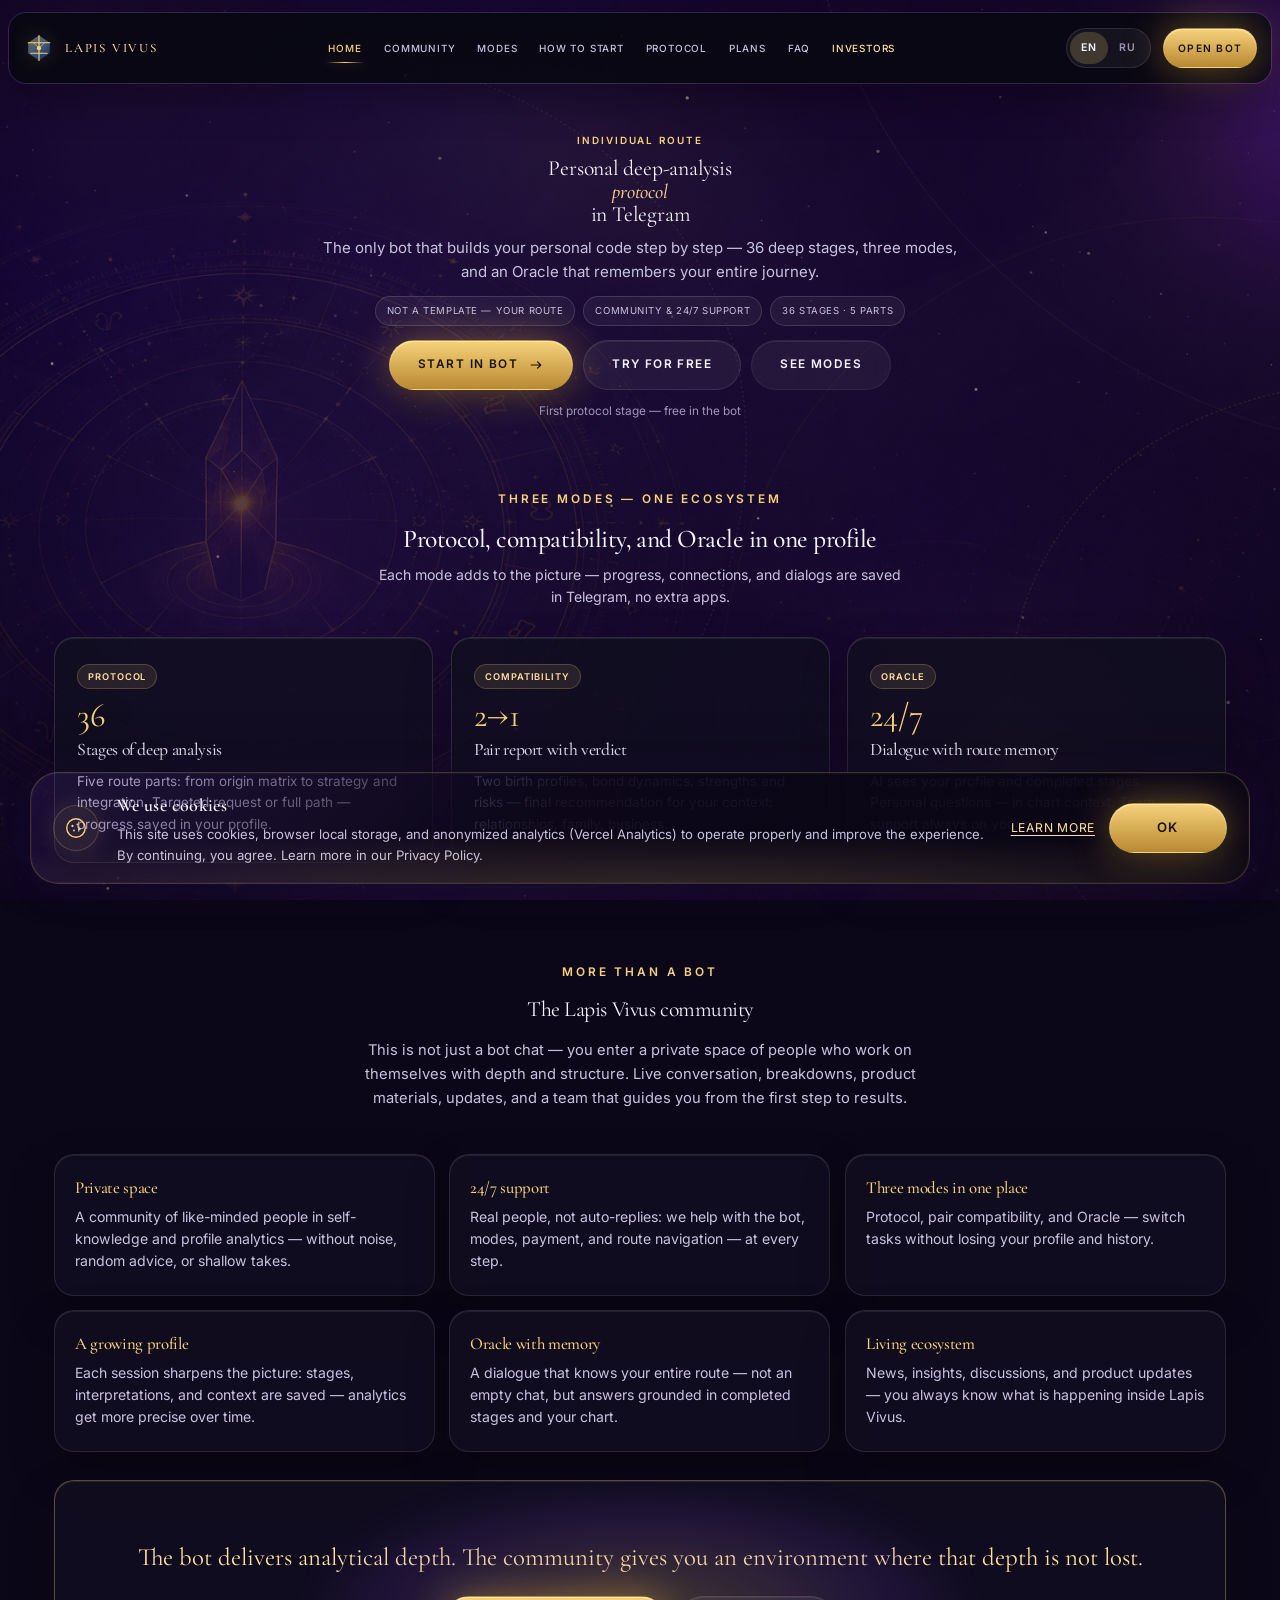
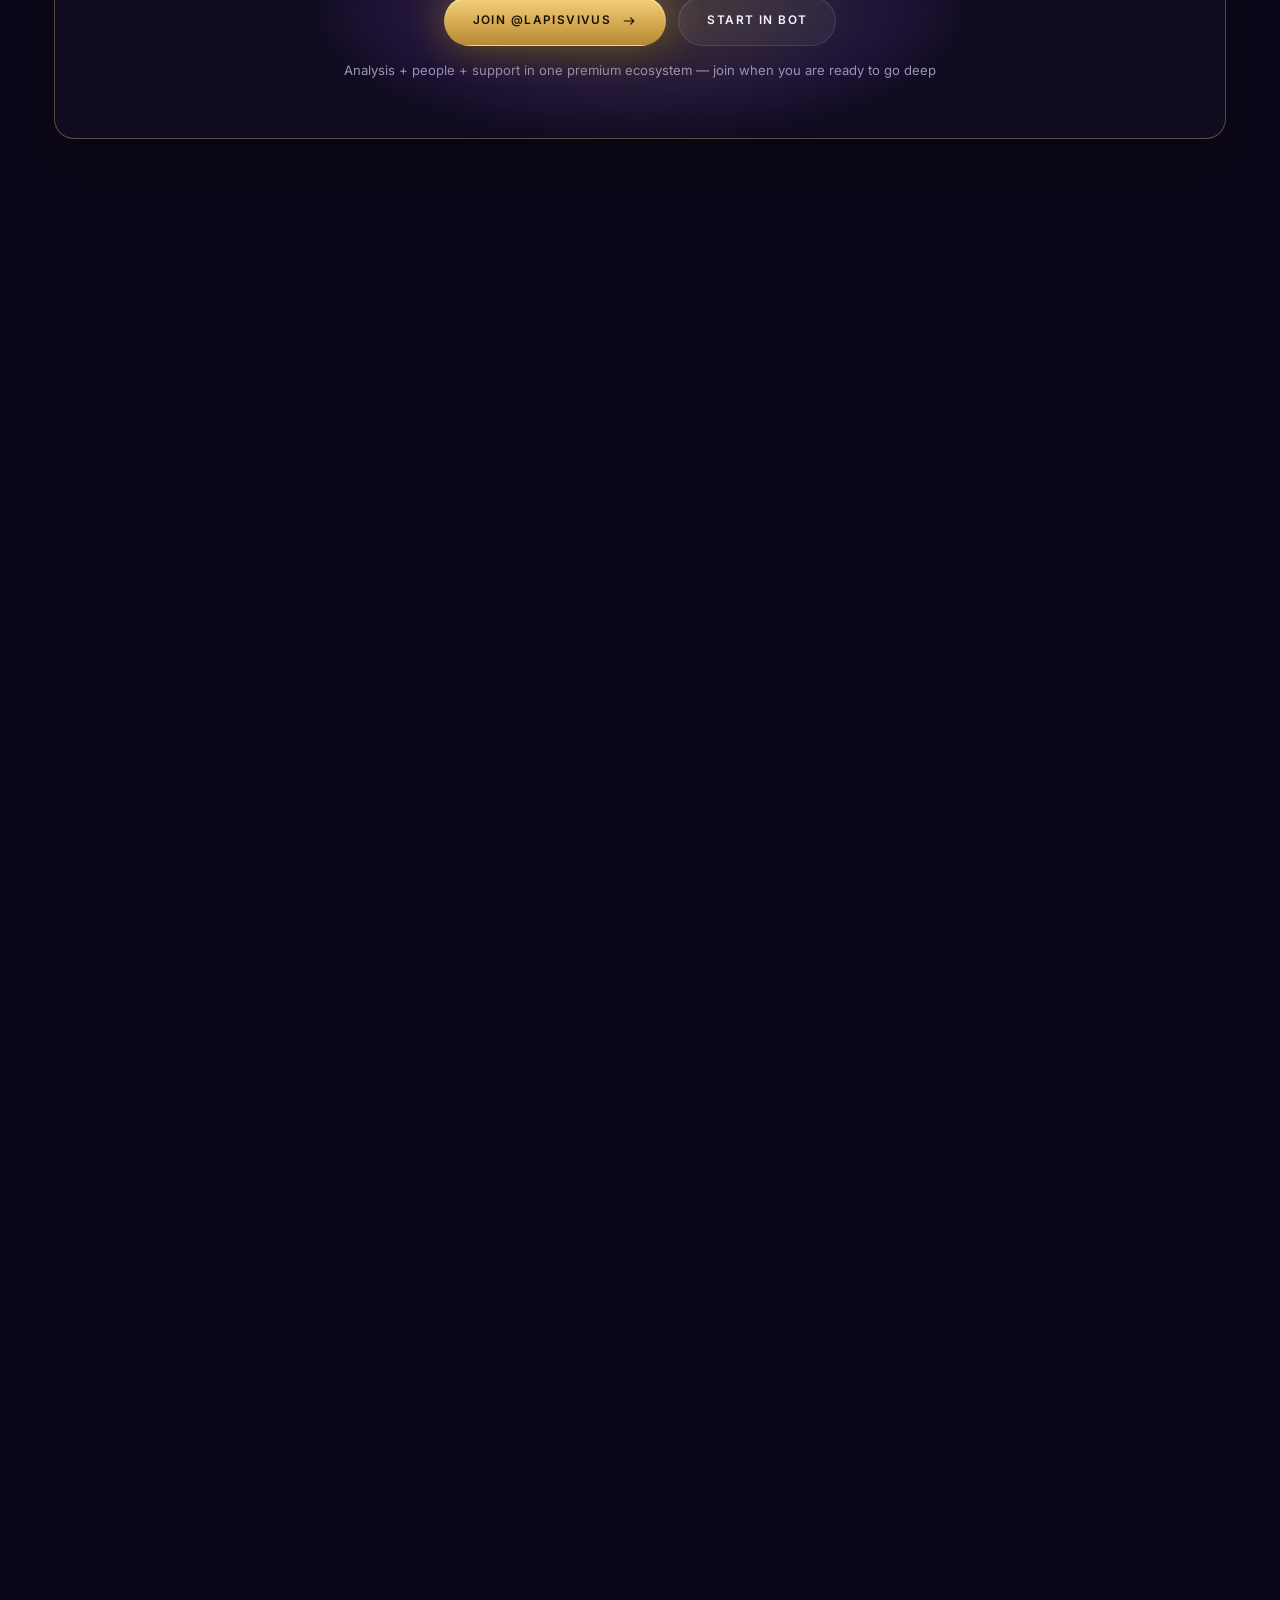
==== index.html @ 95feab43 "перенесена кнопка смены языка" ====
<!DOCTYPE html>
<html lang="ru">
<head>
  <meta charset="UTF-8">
  <meta name="viewport" content="width=device-width, initial-scale=1.0, viewport-fit=cover">
  <meta http-equiv="X-UA-Compatible" content="IE=edge">
  <meta name="format-detection" content="telephone=no">
  <meta name="referrer" content="strict-origin-when-cross-origin">
  <meta name="color-scheme" content="dark">
  <meta name="theme-color" content="#0a0614">

  <title>Lapis Vivus — персональный протокол глубинного анализа · Telegram-бот</title>
  <meta name="description" content="Lapis Vivus — Telegram-бот персонального глубинного анализа: 36 этапов протокола, совместимость пары, Оракул с памятью маршрута. Тарифы от 2 000 ₽, сообщество и поддержка 24/7. RU / EN.">
  <meta name="keywords" content="Lapis Vivus, лапис вивус, Telegram бот анализ, бот по дате рождения, персональный протокол, глубинный анализ личности, натальная карта бот, астрологический бот Telegram, совместимость пары, анализ отношений, Оракул Telegram, AI астрология, самопознание, психологический портрет, анализ по дате времени и месту рождения, премиум бот астрология, протокол 36 этапов, ЮKassa бот">
  <meta name="author" content="Lapis Vivus">
  <meta name="publisher" content="Lapis Vivus">
  <meta name="copyright" content="Lapis Vivus">
  <meta name="language" content="Russian">
  <meta name="content-language" content="ru, en">
  <meta name="robots" content="index, follow, max-image-preview:large, max-snippet:-1, max-video-preview:-1">
  <meta name="googlebot" content="index, follow, max-image-preview:large">
  <meta name="yandex" content="index, follow">
  <meta name="geo.region" content="RU">
  <meta name="geo.placename" content="Russia">
  <meta name="target" content="all">
  <meta name="audience" content="all">
  <meta name="coverage" content="Worldwide">
  <meta name="distribution" content="global">
  <meta name="rating" content="general">
  <meta name="revisit-after" content="7 days">
  <meta name="application-name" content="Lapis Vivus">
  <meta name="apple-mobile-web-app-title" content="Lapis Vivus">
  <meta name="apple-mobile-web-app-capable" content="yes">
  <meta name="apple-mobile-web-app-status-bar-style" content="black-translucent">
  <meta name="mobile-web-app-capable" content="yes">
  <meta name="HandheldFriendly" content="true">
  <meta name="subject" content="Персональный протокол глубинного анализа в Telegram">
  <meta name="abstract" content="Премиальный Telegram-бот: протокол по дате рождения, совместимость, Оракул с памятью маршрута.">
  <meta name="classification" content="Lifestyle, Self-improvement, Astrology, Telegram bot">
  <meta name="category" content="Telegram bot, Personal analysis, Astrology, AI">
  <meta name="pagename" content="Lapis Vivus — главная">
  <meta name="url" content="https://lp-lend.vercel.app/">
  <meta name="identifier-URL" content="https://lp-lend.vercel.app/">
  <link rel="canonical" href="https://lp-lend.vercel.app/">
  <link rel="alternate" hreflang="ru" href="https://lp-lend.vercel.app/">
  <link rel="alternate" hreflang="en" href="https://lp-lend.vercel.app/">
  <link rel="alternate" hreflang="x-default" href="https://lp-lend.vercel.app/">
  <link rel="sitemap" type="application/xml" title="Sitemap" href="https://lp-lend.vercel.app/sitemap.xml">

  <!-- Favicon -->
  <link rel="icon" href="img/favicon.jpg" type="image/jpeg" sizes="32x32">
  <link rel="icon" href="img/favicon.jpg" type="image/jpeg" sizes="192x192">
  <link rel="apple-touch-icon" href="img/favicon.jpg">

  <!-- Open Graph -->
  <meta property="og:type" content="website">
  <meta property="og:title" content="Lapis Vivus — персональный протокол глубинного анализа · Telegram-бот">
  <meta property="og:description" content="36 этапов · 3 режима · Оракул · сообщество · поддержка 24/7. Ваш код личности — поэтапно и в глубину.">
  <meta property="og:url" content="https://lp-lend.vercel.app/">
  <meta property="og:site_name" content="Lapis Vivus">
  <meta property="og:locale" content="ru_RU">
  <meta property="og:locale:alternate" content="en_US">
  <meta property="og:image" content="https://lp-lend.vercel.app/img/favicon.jpg">
  <meta property="og:image:secure_url" content="https://lp-lend.vercel.app/img/favicon.jpg">
  <meta property="og:image:type" content="image/jpeg">
  <meta property="og:image:width" content="640">
  <meta property="og:image:height" content="640">
  <meta property="og:image:alt" content="Lapis Vivus — персональный протокол глубинного анализа в Telegram">
  <meta property="og:see_also" content="https://t.me/LapisVivus_bot">
  <meta property="og:see_also" content="https://t.me/LapisVivus">

  <!-- Twitter Card -->
  <meta name="twitter:card" content="summary">
  <meta name="twitter:title" content="Lapis Vivus — персональный протокол глубинного анализа · Telegram-бот">
  <meta name="twitter:description" content="36 этапов глубины, три режима, Оракул и сообщество. Поддержка 24/7 — всегда на вашей стороне.">
  <meta name="twitter:image" content="https://lp-lend.vercel.app/img/favicon.jpg">
  <meta name="twitter:image:alt" content="Lapis Vivus">

  <!-- Telegram / messengers -->
  <meta name="telegram:channel" content="@LapisVivus">
  <meta name="telegram:bot" content="@LapisVivus_bot">

  <!-- Fonts -->
  <link rel="preconnect" href="https://fonts.googleapis.com">
  <link rel="preconnect" href="https://fonts.gstatic.com" crossorigin>
  <link href="https://fonts.googleapis.com/css2?family=Cormorant+Garamond:ital,wght@0,400;0,500;0,600;0,700;1,400&family=Inter:wght@300;400;500;600;700&display=swap" rel="stylesheet">

  <link rel="stylesheet" href="style.css">

  <script>
    (function () {
      var reduced = window.matchMedia('(prefers-reduced-motion: reduce)').matches;
      var coarse = window.matchMedia('(hover: none) and (pointer: coarse)').matches;
      var narrow = window.matchMedia('(max-width: 768px)').matches;
      var tablet = window.matchMedia('(max-width: 980px)').matches;
      var cores = navigator.hardwareConcurrency || 8;
      var mem = navigator.deviceMemory || 8;
      var tier = 'high';
      if (reduced || (coarse && narrow) || cores <= 2 || mem <= 2) tier = 'low';
      else if (tablet || coarse || cores <= 4 || mem <= 4) tier = 'medium';
      document.documentElement.classList.add('perf-' + tier);
    })();
  </script>

  <!-- Schema.org -->
  <script type="application/ld+json">
  {
    "@context": "https://schema.org",
    "@graph": [
      {
        "@type": "WebSite",
        "@id": "https://lp-lend.vercel.app/#website",
        "url": "https://lp-lend.vercel.app/",
        "name": "Lapis Vivus",
        "description": "Персональный протокол глубинного анализа в Telegram — 36 этапов, совместимость, Оракул.",
        "inLanguage": ["ru-RU", "en-US"],
        "publisher": { "@id": "https://lp-lend.vercel.app/#organization" }
      },
      {
        "@type": "WebPage",
        "@id": "https://lp-lend.vercel.app/#webpage",
        "url": "https://lp-lend.vercel.app/",
        "name": "Lapis Vivus — персональный протокол глубинного анализа · Telegram-бот",
        "description": "Telegram-бот: протокол по дате рождения, совместимость пары, Оракул с памятью маршрута, тарифы и сообщество.",
        "isPartOf": { "@id": "https://lp-lend.vercel.app/#website" },
        "about": { "@id": "https://lp-lend.vercel.app/#app" },
        "inLanguage": "ru-RU"
      },
      {
        "@type": "Organization",
        "@id": "https://lp-lend.vercel.app/#organization",
        "name": "Lapis Vivus",
        "url": "https://lp-lend.vercel.app/",
        "logo": {
          "@type": "ImageObject",
          "url": "https://lp-lend.vercel.app/img/favicon.jpg",
          "width": 640,
          "height": 640
        },
        "sameAs": [
          "https://t.me/LapisVivus",
          "https://t.me/LapisVivus_bot",
          "https://t.me/nikitok_m"
        ],
        "contactPoint": {
          "@type": "ContactPoint",
          "contactType": "customer support",
          "availableLanguage": ["Russian", "English"],
          "url": "https://t.me/nikitok_m"
        }
      },
      {
        "@type": "SoftwareApplication",
        "@id": "https://lp-lend.vercel.app/#app",
        "name": "Lapis Vivus",
        "applicationCategory": "LifestyleApplication",
        "applicationSubCategory": "Personal analysis, Astrology, Self-discovery",
        "operatingSystem": "Telegram",
        "description": "Telegram-бот персонального глубинного анализа: 36-этапный протокол по профилю рождения, совместимость пары, Оракул с памятью маршрута. RU / EN.",
        "url": "https://lp-lend.vercel.app/",
        "downloadUrl": "https://t.me/LapisVivus_bot",
        "installUrl": "https://t.me/LapisVivus_bot",
        "offers": [
          {
            "@type": "Offer",
            "name": "Premium",
            "price": "2000",
            "priceCurrency": "RUB",
            "description": "5 прогонов, 10 связей, 5 чатов с Оракулом",
            "url": "https://t.me/LapisVivus_bot"
          },
          {
            "@type": "Offer",
            "name": "Pro",
            "price": "6000",
            "priceCurrency": "RUB",
            "description": "5 прогонов, 20 связей, 10 чатов с Оракулом",
            "url": "https://t.me/LapisVivus_bot"
          },
          {
            "@type": "Offer",
            "name": "Ultimate",
            "price": "10000",
            "priceCurrency": "RUB",
            "description": "10 прогонов, безлимит связей и Оракула",
            "url": "https://t.me/LapisVivus_bot"
          }
        ],
        "featureList": [
          "36-этапный персональный протокол",
          "Совместимость пары и анализ связей",
          "Оракул с памятью маршрута",
          "Закрытое сообщество",
          "Поддержка 24/7",
          "Оплата через ЮKassa",
          "Русский и английский язык"
        ],
        "provider": { "@id": "https://lp-lend.vercel.app/#organization" }
      },
      {
        "@type": "FAQPage",
        "@id": "https://lp-lend.vercel.app/#faq",
        "mainEntity": [
          {
            "@type": "Question",
            "name": "Что даёт сообщество Lapis Vivus?",
            "acceptedAnswer": {
              "@type": "Answer",
              "text": "Бот даёт аналитику, сообщество — среду вокруг неё: закрытая среда единомышленников, материалы, разборы, обновления и поддержка 24/7."
            }
          },
          {
            "@type": "Question",
            "name": "Что нужно для старта?",
            "acceptedAnswer": {
              "@type": "Answer",
              "text": "Откройте бота в Telegram, создайте профиль рождения и выберите режим: Протокол, совместимость или Оракул. Поддержка поможет на любом шаге."
            }
          },
          {
            "@type": "Question",
            "name": "Сколько длится полный протокол?",
            "acceptedAnswer": {
              "@type": "Answer",
              "text": "36 этапов в 5 частях — темп задаёте вы. Прогресс сохраняется в профиле, дедлайнов нет."
            }
          },
          {
            "@type": "Question",
            "name": "Можно один вопрос без полного прогона?",
            "acceptedAnswer": {
              "@type": "Answer",
              "text": "Да, в режиме «Точечный запрос» бот подбирает нужный этап под вашу цель без прохождения всего маршрута."
            }
          },
          {
            "@type": "Question",
            "name": "Чем Оракул отличается от ChatGPT?",
            "acceptedAnswer": {
              "@type": "Answer",
              "text": "Оракул видит ваш профиль, пройденные этапы и интерпретации — отвечает в логике вашей карты, а не шаблонами."
            }
          },
          {
            "@type": "Question",
            "name": "Как оплатить?",
            "acceptedAnswer": {
              "@type": "Answer",
              "text": "Три тарифа в боте: Premium 2 000 ₽, Pro 6 000 ₽, Ultimate 10 000 ₽. Оплата через ЮKassa, доступ сразу после пополнения."
            }
          },
          {
            "@type": "Question",
            "name": "Это медицина или гадание?",
            "acceptedAnswer": {
              "@type": "Answer",
              "text": "Нет. Lapis Vivus — информационно-аналитический сервис на стыке астрологии, психологии и ИИ. Не заменяет врача, юриста или финансового консультанта."
            }
          },
          {
            "@type": "Question",
            "name": "Куда писать в поддержку?",
            "acceptedAnswer": {
              "@type": "Answer",
              "text": "В Telegram: @nikitok_m — поможем с ботом, тарифом, режимами и навигацией по маршруту."
            }
          }
        ]
      }
    ]
  }
  </script>
</head>
<body>

  <div class="page-backdrop" aria-hidden="true">
    <img
      class="page-backdrop__img"
      src="img/hero-bg.png"
      alt=""
      decoding="async"
      fetchpriority="high"
    >
    <div class="page-backdrop__shade"></div>
  </div>

  <!-- Cosmic Background System -->
  <canvas id="starfield" aria-hidden="true"></canvas>
  <div class="bg-cosmos" aria-hidden="true">
    <div class="nebula nebula--1"></div>
    <div class="nebula nebula--2"></div>
    <div class="nebula nebula--3"></div>
  </div>
  <div class="orbit-decor" aria-hidden="true">
    <div class="orbit-decor__ring orbit-decor__ring--1"></div>
    <div class="orbit-decor__ring orbit-decor__ring--2"></div>
    <div class="orbit-decor__ring orbit-decor__ring--3"></div>
    <div class="orbit-decor__arc orbit-decor__arc--1"></div>
    <div class="orbit-decor__arc orbit-decor__arc--2"></div>
  </div>
  <div class="grain" aria-hidden="true"></div>

  <!-- Header -->
  <header class="header" id="header">
    <div class="container header__inner">
      <a href="#home" class="logo" aria-label="Lapis Vivus">
        <span class="logo__mark" aria-hidden="true">
          <svg class="logo__icon" viewBox="0 0 32 32" fill="none" xmlns="http://www.w3.org/2000/svg">
            <defs>
              <linearGradient id="logoGemFill" x1="7" y1="4" x2="25" y2="28" gradientUnits="userSpaceOnUse">
                <stop stop-color="#ffe4ac"/>
                <stop offset="0.55" stop-color="#6eb5ff"/>
                <stop offset="1" stop-color="#2d4f9e"/>
              </linearGradient>
            </defs>
            <path d="M16 3.5L26.8 10.8V21.2L16 28.5L5.2 21.2V10.8L16 3.5Z" fill="url(#logoGemFill)" fill-opacity="0.42"/>
            <path d="M16 3.5V28.5M5.2 10.8H26.8M7.8 21.2H24.2" stroke="#f6d27a" stroke-width="1.1" stroke-linecap="round"/>
            <path d="M10.5 10.8L16 16.2L21.5 10.8" stroke="#f6d27a" stroke-width="0.9" stroke-linecap="round" stroke-linejoin="round" opacity="0.75"/>
            <circle cx="16" cy="16.2" r="2.1" fill="#f6d27a"/>
          </svg>
        </span>
        <span class="logo__text">
          <span class="logo__name">LAPIS VIVUS</span>
          <span class="logo__tagline" data-i18n="brand.tagline">Протокол глубинного анализа</span>
        </span>
      </a>

      <nav class="nav" id="nav" aria-label="Main navigation">
        <ul class="nav__list">
          <li><a href="#home" class="nav__link" data-i18n="nav.home">Главная</a></li>
          <li><a href="#community" class="nav__link" data-i18n="nav.community">Сообщество</a></li>
          <li><a href="#services" class="nav__link" data-i18n="nav.modes">Режимы</a></li>
          <li><a href="#how-it-works" class="nav__link" data-i18n="nav.howItWorks">Как начать</a></li>
          <li><a href="#methodology" class="nav__link" data-i18n="nav.protocol">Протокол</a></li>
          <li><a href="#payment" class="nav__link" data-i18n="nav.payment">Тарифы</a></li>
          <li><a href="#faq" class="nav__link" data-i18n="nav.faq">FAQ</a></li>
          <li><a href="investors.html" class="nav__link nav__link--page" data-i18n="nav.investors">Инвесторам</a></li>
          <li class="nav__cta-wrap">
            <a href="https://t.me/LapisVivus_bot" class="btn btn--primary btn--block nav__cta" data-i18n="cta.openBot" target="_blank" rel="noopener noreferrer">Открыть бот</a>
          </li>
        </ul>
      </nav>

      <div class="header__actions">
        <button class="burger" id="burger" aria-label="Toggle menu" aria-expanded="false" aria-controls="nav">
          <span></span>
          <span></span>
          <span></span>
        </button>
        <div class="lang-switch" role="group" aria-label="Language switcher">
          <button class="lang-switch__btn" data-lang="en" aria-pressed="false">EN</button>
          <span class="lang-switch__divider">/</span>
          <button class="lang-switch__btn active" data-lang="ru" aria-pressed="true">RU</button>
        </div>
        <a href="https://t.me/LapisVivus_bot" class="btn btn--primary btn--sm header__cta" data-i18n="cta.openBot" target="_blank" rel="noopener noreferrer">Открыть бот</a>
      </div>
    </div>
  </header>

  <div class="nav-backdrop" id="navBackdrop" aria-hidden="true"></div>

  <main>

    <!-- Hero + proof -->
    <div class="hero-shell" id="home">
      <section class="hero" aria-label="Hero">
        <div class="container hero__stage">
          <div class="hero__content">
          <p class="hero__eyebrow reveal" data-i18n="hero.eyebrow">Индивидуальный маршрут</p>

          <h1 class="hero__title reveal reveal--delay">
            <span data-i18n="hero.titleLine1">Персональный протокол</span>
            <span class="hero__title-accent" data-i18n="hero.titleAccent">глубинного анализа</span>
            <span data-i18n="hero.titleLine2">в Telegram</span>
          </h1>

          <p class="hero__subtitle reveal reveal--delay-2" data-i18n="hero.subtitle">Единственный бот, который выстраивает ваш код личности поэтапно — 36 глубинных этапов, три режима работы и Оракул, который помнит весь ваш путь.</p>

          <div class="hero__chips reveal reveal--delay-2">
            <span class="hero__chip" data-i18n="hero.chip1">Не шаблон — ваш маршрут</span>
            <span class="hero__chip" data-i18n="hero.chip2">Сообщество и поддержка 24/7</span>
            <span class="hero__chip" data-i18n="hero.chip3">36 этапов · 5 частей</span>
          </div>

          <div class="hero__actions reveal reveal--delay-3">
            <a href="https://t.me/LapisVivus_bot" class="btn btn--primary btn--lg btn--glow" target="_blank" rel="noopener noreferrer">
              <span data-i18n="hero.ctaPrimary">Начать в боте</span>
              <svg class="btn__arrow" viewBox="0 0 20 20" fill="none" aria-hidden="true"><path d="M4 10h12M12 6l4 4-4 4" stroke="currentColor" stroke-width="1.5" stroke-linecap="round" stroke-linejoin="round"/></svg>
            </a>
            <a href="https://t.me/LapisVivus_bot?start=free" class="btn btn--ghost btn--lg" data-i18n="hero.ctaFree" target="_blank" rel="noopener noreferrer">Попробовать бесплатно</a>
            <a href="#services" class="btn btn--ghost btn--lg hero__actions-link" data-i18n="hero.ctaSecondary">Смотреть режимы</a>
          </div>

          <p class="hero__risk reveal reveal--delay-3" data-i18n="hero.freeNote">Первый этап протокола — бесплатно в боте</p>
        </div>
        </div>
      </section>

      <section class="proof" id="proof" aria-label="Key value">
        <div class="container">
          <header class="proof__header reveal">
            <p class="section__eyebrow" data-i18n="proof.eyebrow">Три режима — одна экосистема</p>
            <h2 class="proof__heading" data-i18n="proof.heading">Протокол, совместимость и Оракул в одном профиле</h2>
            <p class="proof__lead" data-i18n="proof.lead">Каждый режим дополняет картину — прогресс, связи и диалоги сохраняются в Telegram, без лишних приложений.</p>
          </header>

          <div class="proof__grid">
            <article class="proof__item glass reveal">
              <span class="proof__tag" data-i18n="proof.protocol.tag">Протокол</span>
              <span class="proof__number">36</span>
              <h3 class="proof__title" data-i18n="proof.protocol.title">Этапов глубинного анализа</h3>
              <p class="proof__desc" data-i18n="proof.protocol.desc">Пять частей маршрута: от матрицы происхождения до стратегии и интеграции. Точечный запрос или полный путь — прогресс сохраняется в профиле.</p>
            </article>
            <article class="proof__item glass reveal reveal--delay">
              <span class="proof__tag" data-i18n="proof.match.tag">Совместимость</span>
              <span class="proof__number">2→1</span>
              <h3 class="proof__title" data-i18n="proof.match.title">Отчёт по паре с вердиктом</h3>
              <p class="proof__desc" data-i18n="proof.match.desc">Два профиля рождения, динамика связи, сильные стороны и риски — итоговая рекомендация под ваш контекст: отношения, семья, бизнес.</p>
            </article>
            <article class="proof__item glass reveal reveal--delay-2">
              <span class="proof__tag" data-i18n="proof.oracle.tag">Оракул</span>
              <span class="proof__number">24/7</span>
              <h3 class="proof__title" data-i18n="proof.oracle.title">Диалог с памятью маршрута</h3>
              <p class="proof__desc" data-i18n="proof.oracle.desc">ИИ видит ваш профиль и пройденные этапы. Личные вопросы — с контекстом карты. Поддержка команды всегда на вашей стороне.</p>
            </article>
          </div>
        </div>
      </section>
    </div>

    <!-- Community & perks -->
    <section class="section community-gate" id="community">
      <div class="container">
        <header class="section__header reveal">
          <p class="section__eyebrow" data-i18n="community.eyebrow">Больше, чем бот</p>
          <h2 class="section__title" data-i18n="community.title">Сообщество Lapis Vivus</h2>
          <p class="section__subtitle section__subtitle--center" data-i18n="community.desc">Это не просто чат с ботом — вы входите в закрытую среду людей, которым важны глубина, структура и честная работа с собой. Живое общение, разборы, материалы по продукту, анонсы обновлений и команда, которая ведёт вас от первого шага до результата.</p>
        </header>

        <div class="perks__grid">
          <article class="perks__item glass reveal">
            <h3 class="perks__title" data-i18n="perks.p1.title">Закрытая среда</h3>
            <p class="perks__desc" data-i18n="perks.p1.desc">Сообщество единомышленников в теме самопознания и аналитики профиля — без шума, случайных советов и поверхностных разборов.</p>
          </article>
          <article class="perks__item glass reveal reveal--delay">
            <h3 class="perks__title" data-i18n="perks.p2.title">Поддержка 24/7</h3>
            <p class="perks__desc" data-i18n="perks.p2.desc">Живые люди, а не автоответчик: помогаем с ботом, режимами, оплатой и навигацией по маршруту — на каждом этапе пути.</p>
          </article>
          <article class="perks__item glass reveal reveal--delay">
            <h3 class="perks__title" data-i18n="perks.p3.title">Три режима в одном месте</h3>
            <p class="perks__desc" data-i18n="perks.p3.desc">Протокол, совместимость пары и Оракул — переключайтесь между задачами, не теряя накопленный профиль и историю.</p>
          </article>
          <article class="perks__item glass reveal reveal--delay-2">
            <h3 class="perks__title" data-i18n="perks.p4.title">Профиль, который растёт</h3>
            <p class="perks__desc" data-i18n="perks.p4.desc">Каждая сессия дополняет картину: этапы, интерпретации и контекст сохраняются — аналитика становится точнее с каждым шагом.</p>
          </article>
          <article class="perks__item glass reveal reveal--delay-2">
            <h3 class="perks__title" data-i18n="perks.p5.title">Оракул с памятью</h3>
            <p class="perks__desc" data-i18n="perks.p5.desc">Диалог, который знает ваш маршрут целиком — не пустой чат, а ответы с опорой на пройденные этапы и вашу карту.</p>
          </article>
          <article class="perks__item glass reveal reveal--delay-3">
            <h3 class="perks__title" data-i18n="perks.p6.title">Живая экосистема</h3>
            <p class="perks__desc" data-i18n="perks.p6.desc">Новости, инсайты, обсуждения и обновления продукта — вы всегда в курсе, что происходит внутри Lapis Vivus.</p>
          </article>
        </div>

        <div class="community-gate__card glass reveal">
          <div class="community-gate__glow" aria-hidden="true"></div>
          <p class="community-gate__lead" data-i18n="community.lead">Бот даёт глубину анализа. Сообщество даёт среду, в которой эта глубина не теряется.</p>
          <div class="community-gate__actions">
            <a href="https://t.me/LapisVivus" class="btn btn--primary btn--lg btn--glow" target="_blank" rel="noopener noreferrer">
              <span data-i18n="community.cta">Вступить в @LapisVivus</span>
              <svg class="btn__arrow" viewBox="0 0 20 20" fill="none" aria-hidden="true"><path d="M4 10h12M12 6l4 4-4 4" stroke="currentColor" stroke-width="1.5" stroke-linecap="round" stroke-linejoin="round"/></svg>
            </a>
            <a href="https://t.me/LapisVivus_bot" class="btn btn--ghost btn--lg" data-i18n="community.ctaBot" target="_blank" rel="noopener noreferrer">Начать в боте</a>
          </div>
          <p class="community-gate__note" data-i18n="community.note">Анализ + люди + поддержка в одной премиум-экосистеме — вступайте, когда будете готовы идти вглубь</p>
        </div>
      </div>
    </section>

    <!-- 3 Modes -->
    <section class="section services" id="services">
      <div class="container">
        <header class="section__header reveal">
          <p class="section__eyebrow" data-i18n="services.eyebrow">Три режима</p>
          <h2 class="section__title" data-i18n="services.title">Протокол · Совместимость · Оракул</h2>
          <p class="section__subtitle" data-i18n="services.subtitle">Три мощных сценария в одном премиум-боте. Выбирайте глубину под задачу — от точечного вопроса до полного маршрута и живого диалога с Оракулом.</p>
        </header>

        <div class="services__grid">
          <article class="service-card glass reveal" id="service-protocol">
            <div class="service-card__head">
              <span class="service-card__badge" data-i18n="services.protocol.badge">Личный маршрут</span>
              <span class="service-card__num">01</span>
            </div>
            <div class="service-card__icon-wrap">
              <svg class="service-card__icon" viewBox="0 0 24 24" fill="none" aria-hidden="true">
                <path d="M12 3 L19 9 L16 21 L8 21 L5 9 Z" stroke="currentColor" stroke-width="1.4" stroke-linejoin="round"/>
                <path d="M12 3 L19 9 L12 13 L5 9 Z" stroke="currentColor" stroke-width="1.2" opacity="0.6"/>
                <circle cx="12" cy="12" r="2.5" fill="currentColor" opacity="0.85"/>
              </svg>
            </div>
            <h3 class="service-card__title" data-i18n="services.protocol.title">Протокол</h3>
            <p class="service-card__desc" data-i18n="services.protocol.desc">Ваш личный аналитический код: 36 этапов в 5 частях — от корней личности и архетипов до стратегии действий. Не разовый «разбор», а выстроенный маршрут, который копится в профиле.</p>
            <div class="service-card__tags">
              <span data-i18n="services.protocol.tag1">36 этапов</span>
              <span data-i18n="services.protocol.tag2">5 частей</span>
              <span data-i18n="services.protocol.tag3">Точечный запрос</span>
              <span data-i18n="services.protocol.tag4">Полный маршрут</span>
              <span data-i18n="services.protocol.tag5">Профиль</span>
            </div>
            <ul class="service-card__list">
              <li data-i18n="services.protocol.f1">Дерево целей под ваш вопрос — бот подбирает нужный этап</li>
              <li data-i18n="services.protocol.f2">Полный маршрут: все 5 частей последовательно, без потери логики</li>
              <li data-i18n="services.protocol.f3">Прогресс, интерпретации и данные сохраняются между сессиями</li>
              <li data-i18n="services.protocol.f4">Длинные ответы разбиты на страницы — удобно читать в Telegram</li>
              <li data-i18n="services.protocol.f5">Каждый этап: описание → запуск → интерпретация → следующий шаг</li>
            </ul>
            <a href="#methodology" class="service-card__link" data-i18n="services.protocol.link">Смотреть системы протокола →</a>
          </article>

          <article class="service-card glass reveal reveal--delay" id="service-match">
            <div class="service-card__head">
              <span class="service-card__badge" data-i18n="services.match.badge">Для двоих</span>
              <span class="service-card__num">02</span>
            </div>
            <div class="service-card__icon-wrap">
              <svg class="service-card__icon" viewBox="0 0 24 24" fill="none" aria-hidden="true">
                <circle cx="9" cy="10" r="4" stroke="currentColor" stroke-width="1.4"/>
                <circle cx="15" cy="10" r="4" stroke="currentColor" stroke-width="1.4"/>
                <path d="M5 18c1.5-2.5 4-4 7-4s5.5 1.5 7 4" stroke="currentColor" stroke-width="1.4" stroke-linecap="round"/>
              </svg>
            </div>
            <h3 class="service-card__title" data-i18n="services.match.title">Совместимость пары</h3>
            <p class="service-card__desc" data-i18n="services.match.desc">Глубокий разбор связи двух людей: как вы влияете друг на друга, где сильные стороны, где риски — и что делать дальше. Вердикт и рекомендации под контекст, который задаёте вы.</p>
            <div class="service-card__tags">
              <span data-i18n="services.match.goal1">Отношения</span>
              <span data-i18n="services.match.goal2">Семья</span>
              <span data-i18n="services.match.goal3">Бизнес</span>
              <span data-i18n="services.match.goal4">Дружба</span>
              <span data-i18n="services.match.goal5">Свой контекст</span>
            </div>
            <ul class="service-card__list">
              <li data-i18n="services.match.f1">Сбор профилей рождения обоих участников в одном сценарии</li>
              <li data-i18n="services.match.f2">Динамика связи: совпадения, напряжения, зоны роста</li>
              <li data-i18n="services.match.f3">Итоговый вердикт с конкретной рекомендацией — не абстракция</li>
              <li data-i18n="services.match.f4">Полный отчёт листается по страницам, как в протоколе</li>
              <li data-i18n="services.match.f5">Подходит для пары, родственников, партнёров и любых связей</li>
            </ul>
            <a href="#for-whom" class="service-card__link" data-i18n="services.match.link">Подробнее о совместимости →</a>
          </article>

          <article class="service-card glass reveal reveal--delay-2" id="service-oracle">
            <div class="service-card__head">
              <span class="service-card__badge" data-i18n="services.oracle.badge">С контекстом профиля</span>
              <span class="service-card__num">03</span>
            </div>
            <div class="service-card__icon-wrap">
              <svg class="service-card__icon" viewBox="0 0 24 24" fill="none" aria-hidden="true">
                <circle cx="12" cy="12" r="8" stroke="currentColor" stroke-width="1.4"/>
                <circle cx="12" cy="12" r="4" stroke="currentColor" stroke-width="1.2" opacity="0.55"/>
                <path d="M12 4v3M12 17v3M4 12h3M17 12h3" stroke="currentColor" stroke-width="1.2" stroke-linecap="round"/>
                <circle cx="12" cy="12" r="1.5" fill="currentColor"/>
              </svg>
            </div>
            <h3 class="service-card__title" data-i18n="services.oracle.title">Оракул</h3>
            <p class="service-card__desc" data-i18n="services.oracle.desc">ИИ-проводник, который знает ваш протокол целиком: профиль, пройденные этапы, накопленные интерпретации. Задавайте личные вопросы — получайте ответы в логике вашей карты.</p>
            <div class="service-card__tags">
              <span data-i18n="services.oracle.tag1">Память маршрута</span>
              <span data-i18n="services.oracle.tag2">Личные вопросы</span>
              <span data-i18n="services.oracle.tag3">Контекст карты</span>
              <span data-i18n="services.oracle.tag4">Архив чатов</span>
              <span data-i18n="services.oracle.tag5">Не шаблон</span>
            </div>
            <ul class="service-card__list">
              <li data-i18n="services.oracle.f1">Видит профиль и каждый этап, который вы уже прошли</li>
              <li data-i18n="services.oracle.f2">1 активный чат · до 10 ответов в сессии — фокус на глубине</li>
              <li data-i18n="services.oracle.f3">До 5 чатов в архиве — возвращайтесь к важным диалогам</li>
              <li data-i18n="services.oracle.f4">Ответы привязаны к вашему маршруту, а не к общим шаблонам</li>
              <li data-i18n="services.oracle.f5">Идеален для уточнений после протокола или совместимости</li>
            </ul>
            <a href="#faq" class="service-card__link" data-i18n="services.oracle.link">Подробнее в FAQ →</a>
          </article>
        </div>
      </div>
    </section>

    <!-- How It Works — 4 steps -->
    <section class="section how" id="how-it-works">
      <div class="container">
        <header class="section__header reveal">
          <p class="section__eyebrow" data-i18n="how.eyebrow">Ваш путь</p>
          <h2 class="section__title" data-i18n="how.title">Четыре шага к ясности</h2>
          <p class="section__subtitle section__subtitle--center" data-i18n="how.subtitle">От первого клика до первой интерпретации — понятный маршрут без хаоса. Каждый шаг ведёт к результату, а не к очередной «загадке».</p>
        </header>

        <div class="steps steps--4">
          <article class="step glass reveal">
            <div class="step__icon" aria-hidden="true">
              <svg viewBox="0 0 24 24" fill="none"><path d="M7 4h10a2 2 0 0 1 2 2v14l-5-3-5 3-5-3-5 3V6a2 2 0 0 1 2-2z" stroke="currentColor" stroke-width="1.4" stroke-linejoin="round"/></svg>
            </div>
            <span class="step__number">01</span>
            <h3 class="step__title" data-i18n="how.step1.title">Откройте бот</h3>
            <p class="step__desc" data-i18n="how.step1.desc">Запуск в Telegram — без регистрации на сторонних сайтах и без установки приложений. Вы сразу внутри премиум-экосистемы Lapis Vivus.</p>
            <p class="step__detail" data-i18n="how.step1.detail">30 секунд — и вы уже в интерфейсе бота</p>
          </article>
          <div class="steps__connector reveal reveal--delay" aria-hidden="true"></div>
          <article class="step glass reveal reveal--delay">
            <div class="step__icon" aria-hidden="true">
              <svg viewBox="0 0 24 24" fill="none"><circle cx="12" cy="8" r="4" stroke="currentColor" stroke-width="1.4"/><path d="M5 20c1.5-3 4-5 7-5s5.5 2 7 5" stroke="currentColor" stroke-width="1.4" stroke-linecap="round"/></svg>
            </div>
            <span class="step__number">02</span>
            <h3 class="step__title" data-i18n="how.step2.title">Создайте профиль</h3>
            <p class="step__desc" data-i18n="how.step2.desc">Дата, время и место рождения — фундамент точного маршрута. Данные сохраняются и используются во всех трёх режимах.</p>
            <p class="step__detail" data-i18n="how.step2.detail">Один профиль — для протокола, пары и Оракула</p>
          </article>
          <div class="steps__connector reveal reveal--delay-2" aria-hidden="true"></div>
          <article class="step glass reveal reveal--delay-2">
            <div class="step__icon" aria-hidden="true">
              <svg viewBox="0 0 24 24" fill="none"><rect x="4" y="4" width="7" height="7" rx="1.5" stroke="currentColor" stroke-width="1.4"/><rect x="13" y="4" width="7" height="7" rx="1.5" stroke="currentColor" stroke-width="1.4"/><rect x="4" y="13" width="7" height="7" rx="1.5" stroke="currentColor" stroke-width="1.4"/><rect x="13" y="13" width="7" height="7" rx="1.5" stroke="currentColor" stroke-width="1.4"/></svg>
            </div>
            <span class="step__number">03</span>
            <h3 class="step__title" data-i18n="how.step3.title">Выберите режим</h3>
            <p class="step__desc" data-i18n="how.step3.desc">Протокол для себя, совместимость для пары или Оракул для диалога — переключайтесь под задачу, не начиная с нуля.</p>
            <p class="step__detail" data-i18n="how.step3.detail">Три сценария · один бот · один баланс</p>
          </article>
          <div class="steps__connector reveal reveal--delay-3" aria-hidden="true"></div>
          <article class="step glass reveal reveal--delay-3">
            <div class="step__icon" aria-hidden="true">
              <svg viewBox="0 0 24 24" fill="none"><path d="M12 3v4M12 17v4M5 12H3M21 12h-2" stroke="currentColor" stroke-width="1.4" stroke-linecap="round"/><circle cx="12" cy="12" r="5" stroke="currentColor" stroke-width="1.4"/></svg>
            </div>
            <span class="step__number">04</span>
            <h3 class="step__title" data-i18n="how.step4.title">Идите в глубину</h3>
            <p class="step__desc" data-i18n="how.step4.desc">Получайте интерпретации, копите прогресс, задавайте уточнения. Рядом — поддержка 24/7 и сообщество людей «в теме».</p>
            <p class="step__detail" data-i18n="how.step4.detail">Маршрут растёт — вы не остаётесь один</p>
          </article>
        </div>
      </div>
    </section>

    <!-- Protocol: analytical systems + ecosystem -->
    <section class="section ecosystem" id="protocol">
      <div class="container methodology" id="methodology">
        <header class="section__header reveal">
          <p class="section__eyebrow" data-i18n="methodology.eyebrow">На чём построен протокол</p>
          <h2 class="section__title" data-i18n="methodology.title">12+ систем в одном маршруте</h2>
          <p class="section__subtitle section__subtitle--center" data-i18n="methodology.subtitle">Не один «гороскоп», а последовательная карта: проверенные школы астрологии, нумерологии, типологии и телесной работы — собраны в личный протокол из 36 этапов.</p>
        </header>

        <h3 class="methodology__systems-title reveal" data-i18n="methodology.systemsTitle">Что входит в анализ</h3>
        <div class="methodology__systems">
          <article class="methodology__system glass reveal">
            <h4 class="methodology__system-title" data-i18n="methodology.g1.title">Астрология</h4>
            <p class="methodology__system-desc" data-i18n="methodology.g1.desc">Западная натальная карта, ведическая астрология (джйотиш), текущие транзиты, синастрия для пары.</p>
          </article>
          <article class="methodology__system glass reveal reveal--delay">
            <h4 class="methodology__system-title" data-i18n="methodology.g2.title">Нумерология и матрицы</h4>
            <p class="methodology__system-desc" data-i18n="methodology.g2.desc">Human Design, квадрат Пифагора, матрица судьбы, майянский календарь Цолькин.</p>
          </article>
          <article class="methodology__system glass reveal reveal--delay">
            <h4 class="methodology__system-title" data-i18n="methodology.g3.title">Психология и типология</h4>
            <p class="methodology__system-desc" data-i18n="methodology.g3.desc">Эннеаграмма, соционика, MBTI, архетипический и когнитивный профиль.</p>
          </article>
          <article class="methodology__system glass reveal reveal--delay-2">
            <h4 class="methodology__system-title" data-i18n="methodology.g4.title">Восточные школы</h4>
            <p class="methodology__system-desc" data-i18n="methodology.g4.desc">У-Син (пять стихий), Ба-цзы — небесные столпы и баланс энергий по восточной логике.</p>
          </article>
          <article class="methodology__system glass reveal reveal--delay-2">
            <h4 class="methodology__system-title" data-i18n="methodology.g5.title">Тело и хиромантия</h4>
            <p class="methodology__system-desc" data-i18n="methodology.g5.desc">Соматическая карта, анализ ладоней, телесные практики на финале маршрута.</p>
          </article>
        </div>

        <div class="methodology__parts reveal">
          <h3 class="methodology__parts-title" data-i18n="methodology.partsTitle">Пять частей · 36 этапов</h3>
          <p class="methodology__parts-lead" data-i18n="methodology.partsLead">Один путь — от корней личности до личного плана. Пройдите целиком или выберите точечный запрос под ваш вопрос.</p>
          <ol class="methodology__parts-track">
            <li class="methodology__part glass">
              <span class="methodology__part-num" aria-hidden="true">I</span>
              <div class="methodology__part-body">
                <h4 class="methodology__part-title" data-i18n="methodology.p1.title">Происхождение</h4>
                <p class="methodology__part-desc" data-i18n="methodology.p1.desc">Корни личности: Human Design, числовой код, тип мышления, майянский цикл, карта тела.</p>
              </div>
            </li>
            <li class="methodology__part glass">
              <span class="methodology__part-num" aria-hidden="true">II</span>
              <div class="methodology__part-body">
                <h4 class="methodology__part-title" data-i18n="methodology.p2.title">Восточная аркана</h4>
                <p class="methodology__part-desc" data-i18n="methodology.p2.desc">Взгляд восточных школ: пять стихий, небесные столпы рождения, баланс энергий.</p>
              </div>
            </li>
            <li class="methodology__part glass">
              <span class="methodology__part-num" aria-hidden="true">III</span>
              <div class="methodology__part-body">
                <h4 class="methodology__part-title" data-i18n="methodology.p3.title">Небесная карта</h4>
                <p class="methodology__part-desc" data-i18n="methodology.p3.desc">Западное небо, транзиты, хиромантия; в режиме пары — синастрия и динамика связи.</p>
              </div>
            </li>
            <li class="methodology__part glass">
              <span class="methodology__part-num" aria-hidden="true">IV</span>
              <div class="methodology__part-body">
                <h4 class="methodology__part-title" data-i18n="methodology.p4.title">Синтез</h4>
                <p class="methodology__part-desc" data-i18n="methodology.p4.desc">Все слои в единой карте связей: повторяющиеся паттерны, сильные стороны и точки опоры для решений.</p>
              </div>
            </li>
            <li class="methodology__part glass">
              <span class="methodology__part-num" aria-hidden="true">V</span>
              <div class="methodology__part-body">
                <h4 class="methodology__part-title" data-i18n="methodology.p5.title">Интеграция</h4>
                <p class="methodology__part-desc" data-i18n="methodology.p5.desc">Персональный план действий и телесные практики — чтобы выводы работали в реальной жизни.</p>
              </div>
            </li>
          </ol>
        </div>

        <p class="methodology__note reveal" data-i18n="methodology.note">Расчёт по дате, времени и месту рождения. Каждый этап — развёрнутый ответ: что это значит лично для вас и на что обратить внимание.</p>
      </div>

      <div class="methodology__divider" aria-hidden="true"></div>

      <div class="container ecosystem__inner">
        <header class="section__header reveal">
          <p class="section__eyebrow" data-i18n="ecosystem.eyebrow">Экосистема</p>
          <h2 class="section__title" data-i18n="ecosystem.title">Всё для глубокой работы — в одном месте</h2>
          <p class="section__subtitle section__subtitle--center" data-i18n="ecosystem.subtitle">Lapis Vivus — не один «режим анализа», а цельная среда: профиль, три сценария, сообщество и команда поддержки. Вы платите за глубину, а не за разрозненные ответы.</p>
        </header>

        <div class="ecosystem__grid">
          <article class="ecosystem__card glass reveal">
            <div class="ecosystem__icon" aria-hidden="true">
              <svg viewBox="0 0 24 24" fill="none"><circle cx="12" cy="8" r="4" stroke="currentColor" stroke-width="1.4"/><path d="M5 20c1.5-3 4-5 7-5s5.5 2 7 5" stroke="currentColor" stroke-width="1.4" stroke-linecap="round"/></svg>
            </div>
            <h3 class="ecosystem__title" data-i18n="ecosystem.c1.title">Накопительный профиль</h3>
            <p class="ecosystem__desc" data-i18n="ecosystem.c1.desc">Каждая сессия дополняет картину. Этапы, интерпретации и контекст сохраняются — аналитика становится точнее, а не обнуляется.</p>
          </article>
          <article class="ecosystem__card glass reveal reveal--delay">
            <div class="ecosystem__icon" aria-hidden="true">
              <svg viewBox="0 0 24 24" fill="none"><path d="M12 3 L19 9 L16 21 L8 21 L5 9 Z" stroke="currentColor" stroke-width="1.4" stroke-linejoin="round"/><circle cx="12" cy="12" r="2.5" fill="currentColor" opacity="0.85"/></svg>
            </div>
            <h3 class="ecosystem__title" data-i18n="ecosystem.c2.title">Протокол · 36 этапов</h3>
            <p class="ecosystem__desc" data-i18n="ecosystem.c2.desc">Личный маршрут в 5 частях — от корней личности до стратегии. Точечный запрос или полный путь на ваш выбор.</p>
          </article>
          <article class="ecosystem__card glass reveal reveal--delay">
            <div class="ecosystem__icon" aria-hidden="true">
              <svg viewBox="0 0 24 24" fill="none"><circle cx="9" cy="10" r="4" stroke="currentColor" stroke-width="1.4"/><circle cx="15" cy="10" r="4" stroke="currentColor" stroke-width="1.4"/><path d="M5 18c1.5-2.5 4-4 7-4s5.5 1.5 7 4" stroke="currentColor" stroke-width="1.4" stroke-linecap="round"/></svg>
            </div>
            <h3 class="ecosystem__title" data-i18n="ecosystem.c3.title">Совместимость пары</h3>
            <p class="ecosystem__desc" data-i18n="ecosystem.c3.desc">Два профиля, динамика связи и итоговый вердикт — для отношений, семьи, бизнеса или любого контекста, который задаёте вы.</p>
          </article>
          <article class="ecosystem__card glass reveal reveal--delay-2">
            <div class="ecosystem__icon" aria-hidden="true">
              <svg viewBox="0 0 24 24" fill="none"><circle cx="12" cy="12" r="8" stroke="currentColor" stroke-width="1.4"/><circle cx="12" cy="12" r="1.5" fill="currentColor"/></svg>
            </div>
            <h3 class="ecosystem__title" data-i18n="ecosystem.c4.title">Оракул с памятью</h3>
            <p class="ecosystem__desc" data-i18n="ecosystem.c4.desc">ИИ-диалог, который знает ваш маршрут. Личные вопросы — с опорой на карту и пройденные этапы, не из воздуха.</p>
          </article>
          <article class="ecosystem__card glass reveal reveal--delay-2">
            <div class="ecosystem__icon" aria-hidden="true">
              <svg viewBox="0 0 24 24" fill="none"><path d="M17 21v-2a4 4 0 0 0-4-4H6a4 4 0 0 0-4 4v2" stroke="currentColor" stroke-width="1.4" stroke-linecap="round"/><circle cx="9" cy="7" r="4" stroke="currentColor" stroke-width="1.4"/><path d="M23 21v-2a4 4 0 0 0-3-3.87M16 3.13a4 4 0 0 1 0 7.75" stroke="currentColor" stroke-width="1.4" stroke-linecap="round"/></svg>
            </div>
            <h3 class="ecosystem__title" data-i18n="ecosystem.c5.title">Сообщество + поддержка</h3>
            <p class="ecosystem__desc" data-i18n="ecosystem.c5.desc">Закрытая среда @LapisVivus и живая помощь 24/7 — вы не остаётесь один на один с ботом и сложными вопросами.</p>
          </article>
          <article class="ecosystem__card glass reveal reveal--delay-3">
            <div class="ecosystem__icon" aria-hidden="true">
              <svg viewBox="0 0 24 24" fill="none"><rect x="3" y="6" width="18" height="13" rx="2" stroke="currentColor" stroke-width="1.4"/><path d="M3 10h18M7 15h4" stroke="currentColor" stroke-width="1.4" stroke-linecap="round"/></svg>
            </div>
            <h3 class="ecosystem__title" data-i18n="ecosystem.c6.title">Оплата в боте</h3>
            <p class="ecosystem__desc" data-i18n="ecosystem.c6.desc">Внутренний баланс, ЮKassa, прозрачные цены до оплаты. RU / EN — всё в Telegram, без лишних сервисов.</p>
          </article>
        </div>

        <div class="ecosystem__cta glass reveal">
          <p class="ecosystem__lead" data-i18n="ecosystem.lead">Один бот — три режима глубины, люди рядом и команда на связи. Начните с того сценария, который откликается сейчас.</p>
          <a href="https://t.me/LapisVivus_bot" class="btn btn--primary btn--lg btn--glow" target="_blank" rel="noopener noreferrer">
            <span data-i18n="ecosystem.cta">Начать в боте</span>
            <svg class="btn__arrow" viewBox="0 0 20 20" fill="none" aria-hidden="true"><path d="M4 10h12M12 6l4 4-4 4" stroke="currentColor" stroke-width="1.5" stroke-linecap="round" stroke-linejoin="round"/></svg>
          </a>
        </div>
      </div>
    </section>

    <!-- For whom -->
    <section class="section for-whom" id="for-whom">
      <div class="container">
        <header class="section__header reveal">
          <p class="section__eyebrow" data-i18n="forWhom.eyebrow">Для кого</p>
          <h2 class="section__title" data-i18n="forWhom.title">Если вам нужна глубина — вы по адресу</h2>
          <p class="section__subtitle section__subtitle--center" data-i18n="forWhom.subtitle">Lapis Vivus создан для тех, кто устал от поверхностных ответов и хочет систему, которая растёт вместе с вами — в боте, в паре и в диалоге с Оракулом.</p>
        </header>
        <div class="for-whom__grid">
          <article class="for-whom__card glass reveal">
            <div class="for-whom__icon" aria-hidden="true">
              <svg viewBox="0 0 24 24" fill="none"><path d="M4 6h16M4 12h10M4 18h14" stroke="currentColor" stroke-width="1.4" stroke-linecap="round"/><circle cx="19" cy="18" r="2" stroke="currentColor" stroke-width="1.4"/></svg>
            </div>
            <h3 class="for-whom__title" data-i18n="forWhom.c1.title">Хотите систему, а не обрывки</h3>
            <p class="for-whom__desc" data-i18n="forWhom.c1.desc">Устали от разрозненных ответов и «разовых разборов». Вам нужен маршрут, который складывается в целую картину и копится в профиле.</p>
          </article>
          <article class="for-whom__card glass reveal reveal--delay">
            <div class="for-whom__icon" aria-hidden="true">
              <svg viewBox="0 0 24 24" fill="none"><circle cx="9" cy="10" r="4" stroke="currentColor" stroke-width="1.4"/><circle cx="15" cy="10" r="4" stroke="currentColor" stroke-width="1.4"/><path d="M5 18c1.5-2.5 4-4 7-4s5.5 1.5 7 4" stroke="currentColor" stroke-width="1.4" stroke-linecap="round"/></svg>
            </div>
            <h3 class="for-whom__title" data-i18n="forWhom.c2.title">Нужен разбор пары с выводом</h3>
            <p class="for-whom__desc" data-i18n="forWhom.c2.desc">Не «процент совместимости», а честная динамика связи, риски, сильные стороны и конкретная рекомендация — под ваш контекст.</p>
          </article>
          <article class="for-whom__card glass reveal reveal--delay-2">
            <div class="for-whom__icon" aria-hidden="true">
              <svg viewBox="0 0 24 24" fill="none"><circle cx="12" cy="12" r="8" stroke="currentColor" stroke-width="1.4"/><circle cx="12" cy="12" r="1.5" fill="currentColor"/></svg>
            </div>
            <h3 class="for-whom__title" data-i18n="forWhom.c3.title">Цените диалог с памятью</h3>
            <p class="for-whom__desc" data-i18n="forWhom.c3.desc">Оракул знает ваш протокол и пройденные этапы — не начинает с нуля и отвечает в логике вашей карты, а не шаблонами.</p>
          </article>
          <article class="for-whom__card glass reveal reveal--delay-3">
            <div class="for-whom__icon" aria-hidden="true">
              <svg viewBox="0 0 24 24" fill="none"><path d="M12 3v18M3 12h18" stroke="currentColor" stroke-width="1.4" stroke-linecap="round" opacity="0.35"/><circle cx="12" cy="12" r="8" stroke="currentColor" stroke-width="1.4"/></svg>
            </div>
            <h3 class="for-whom__title" data-i18n="forWhom.c4.title">Готовы инвестировать в себя</h3>
            <p class="for-whom__desc" data-i18n="forWhom.c4.desc">Вы хотите маршрут, а не отписку. Готовы идти вглубь — с поддержкой команды, сообществом и инструментами, которые не бросают на полпути.</p>
          </article>
        </div>
      </div>
    </section>

    <!-- Why Lapis Vivus -->
    <section class="section why" id="why">
      <div class="container">
        <header class="section__header reveal">
          <p class="section__eyebrow" data-i18n="why.eyebrow">Преимущества</p>
          <h2 class="section__title" data-i18n="why.title">Почему Lapis Vivus</h2>
          <p class="section__subtitle section__subtitle--center" data-i18n="why.subtitle">Не очередной бот с шаблонными ответами — а премиум-экосистема, где аналитика, люди и поддержка работают вместе.</p>
        </header>
        <div class="why__grid">
          <article class="why__card glass reveal">
            <div class="why__icon" aria-hidden="true">
              <svg viewBox="0 0 24 24" fill="none"><path d="M12 3 L19 9 L16 21 L8 21 L5 9 Z" stroke="currentColor" stroke-width="1.4" stroke-linejoin="round"/></svg>
            </div>
            <h3 class="why__title" data-i18n="why.c1.title">Ваш маршрут — не шаблон</h3>
            <p class="why__desc" data-i18n="why.c1.desc">Персональный код строится по вашим данным и вопросам — не чужой сценарий из коробки.</p>
          </article>
          <article class="why__card glass reveal reveal--delay">
            <div class="why__icon" aria-hidden="true">
              <svg viewBox="0 0 24 24" fill="none"><path d="M4 4h7v7H4zM13 4h7v7h-7zM4 13h7v7H4zM13 13h7v7h-7z" stroke="currentColor" stroke-width="1.4" stroke-linejoin="round"/></svg>
            </div>
            <h3 class="why__title" data-i18n="why.c2.title">36 этапов · синтез систем</h3>
            <p class="why__desc" data-i18n="why.c2.desc">Несколько аналитических слоёв собраны в одну карту — глубина, которую не даёт разовый разбор.</p>
          </article>
          <article class="why__card glass reveal reveal--delay">
            <div class="why__icon" aria-hidden="true">
              <svg viewBox="0 0 24 24" fill="none"><path d="M8 6h13M8 12h13M8 18h13M3 6h.01M3 12h.01M3 18h.01" stroke="currentColor" stroke-width="1.4" stroke-linecap="round"/></svg>
            </div>
            <h3 class="why__title" data-i18n="why.c3.title">Гибкость глубины</h3>
            <p class="why__desc" data-i18n="why.c3.desc">Точечный вопрос или полный прогон — вы сами выбираете темп и формат работы с ботом.</p>
          </article>
          <article class="why__card glass reveal reveal--delay-2">
            <div class="why__icon" aria-hidden="true">
              <svg viewBox="0 0 24 24" fill="none"><path d="M12 20V10M18 20V4M6 20v-4" stroke="currentColor" stroke-width="1.4" stroke-linecap="round"/></svg>
            </div>
            <h3 class="why__title" data-i18n="why.c4.title">Профиль усиливается</h3>
            <p class="why__desc" data-i18n="why.c4.desc">Каждая сессия дополняет картину — данные и интерпретации накапливаются между режимами.</p>
          </article>
          <article class="why__card glass reveal reveal--delay-2">
            <div class="why__icon" aria-hidden="true">
              <svg viewBox="0 0 24 24" fill="none"><path d="M9 11l3 3L22 4" stroke="currentColor" stroke-width="1.4" stroke-linecap="round" stroke-linejoin="round"/><path d="M21 12v7a2 2 0 0 1-2 2H5a2 2 0 0 1-2-2V5a2 2 0 0 1 2-2h11" stroke="currentColor" stroke-width="1.4" stroke-linecap="round"/></svg>
            </div>
            <h3 class="why__title" data-i18n="why.c5.title">Вердикт, а не цифры</h3>
            <p class="why__desc" data-i18n="why.c5.desc">Совместимость пары — с динамикой, рисками и конкретной рекомендацией, а не пустым «процентом».</p>
          </article>
          <article class="why__card glass reveal reveal--delay-3">
            <div class="why__icon" aria-hidden="true">
              <svg viewBox="0 0 24 24" fill="none"><path d="M17 21v-2a4 4 0 0 0-4-4H6a4 4 0 0 0-4 4v2" stroke="currentColor" stroke-width="1.4"/><circle cx="9" cy="7" r="4" stroke="currentColor" stroke-width="1.4"/><path d="M23 21v-2a4 4 0 0 0-3-3.87" stroke="currentColor" stroke-width="1.4" stroke-linecap="round"/></svg>
            </div>
            <h3 class="why__title" data-i18n="why.c6.title">Люди рядом 24/7</h3>
            <p class="why__desc" data-i18n="why.c6.desc">Сообщество @LapisVivus и живая поддержка — среда вокруг продукта, а не бот в вакууме.</p>
          </article>
        </div>
      </div>
    </section>

    <!-- Telegram mockup -->
    <section class="section telegram" id="telegram">
      <div class="container telegram__inner">
        <div class="telegram__content reveal">
          <p class="section__eyebrow" data-i18n="telegram.eyebrow">Интерфейс бота</p>
          <h2 class="section__title" data-i18n="telegram.title">Премиум-опыт в Telegram</h2>
          <p class="telegram__desc" data-i18n="telegram.desc">Пошаговый формат, накопительный профиль, листаемые ответы и команда на связи. Всё для глубокой работы с собой — без лишних приложений и сложных настроек.</p>

          <div class="telegram__stats">
            <div class="telegram__stat">
              <span class="telegram__stat-value">3</span>
              <span class="telegram__stat-label" data-i18n="telegram.stat1">режима в боте</span>
            </div>
            <div class="telegram__stat">
              <span class="telegram__stat-value">24/7</span>
              <span class="telegram__stat-label" data-i18n="telegram.stat2">поддержка</span>
            </div>
            <div class="telegram__stat">
              <span class="telegram__stat-value">RU/EN</span>
              <span class="telegram__stat-label" data-i18n="telegram.stat3">в интерфейсе</span>
            </div>
          </div>

          <div class="telegram__features">
            <article class="telegram__feature glass">
              <div class="telegram__feature-icon" aria-hidden="true">
                <svg viewBox="0 0 24 24" fill="none"><path d="M4 6h16M4 12h10M4 18h14" stroke="currentColor" stroke-width="1.4" stroke-linecap="round"/></svg>
              </div>
              <div class="telegram__feature-copy">
                <h3 data-i18n="telegram.f1.title">Маршрут без спешки</h3>
                <p data-i18n="telegram.f1.desc">Листайте длинные ответы, возвращайтесь к этапам, углубляйтесь в своём темпе — прогресс сохраняется.</p>
              </div>
            </article>
            <article class="telegram__feature glass">
              <div class="telegram__feature-icon" aria-hidden="true">
                <svg viewBox="0 0 24 24" fill="none"><path d="M17 21v-2a4 4 0 0 0-4-4H6a4 4 0 0 0-4 4v2" stroke="currentColor" stroke-width="1.4"/><circle cx="9" cy="7" r="4" stroke="currentColor" stroke-width="1.4"/></svg>
              </div>
              <div class="telegram__feature-copy">
                <h3 data-i18n="telegram.f2.title">Сообщество @LapisVivus</h3>
                <p data-i18n="telegram.f2.desc">Закрытая среда людей «в теме» — обсуждения, материалы и живое окружение вокруг продукта.</p>
              </div>
            </article>
            <article class="telegram__feature glass">
              <div class="telegram__feature-icon" aria-hidden="true">
                <svg viewBox="0 0 24 24" fill="none"><path d="M21 15a4 4 0 0 1-4 4H8l-5 3V7a4 4 0 0 1 4-4h10a4 4 0 0 1 4 4v8z" stroke="currentColor" stroke-width="1.4" stroke-linejoin="round"/></svg>
              </div>
              <div class="telegram__feature-copy">
                <h3 data-i18n="telegram.f3.title">Поддержка @nikitok_m</h3>
                <p data-i18n="telegram.f3.desc">Живые ответы по боту, режимам и оплате — команда на вашей стороне, когда нужна помощь.</p>
              </div>
            </article>
          </div>

          <a href="https://t.me/LapisVivus_bot" class="btn btn--primary btn--lg btn--glow" target="_blank" rel="noopener noreferrer">
            <span data-i18n="telegram.cta">Открыть бот</span>
            <svg class="btn__arrow" viewBox="0 0 20 20" fill="none" aria-hidden="true"><path d="M4 10h12M12 6l4 4-4 4" stroke="currentColor" stroke-width="1.5" stroke-linecap="round" stroke-linejoin="round"/></svg>
          </a>
        </div>

        <div class="phone__stage reveal reveal--delay" aria-hidden="true">
          <div class="phone__orbit phone__orbit--1" aria-hidden="true"></div>
          <div class="phone__orbit phone__orbit--2" aria-hidden="true"></div>

          <div class="phone__toast phone__toast--top glass">
            <span class="phone__toast-icon" aria-hidden="true">
              <svg viewBox="0 0 16 16" fill="none"><path d="M8 1.5L13 5.5V10.5L8 14.5L3 10.5V5.5L8 1.5Z" stroke="currentColor" stroke-width="1.1"/></svg>
            </span>
            <span class="phone__toast-copy">
              <strong data-i18n="telegram.toast1.title">Этап 3 открыт</strong>
              <span data-i18n="telegram.toast1.desc">Часть I · интерпретация готова</span>
            </span>
          </div>

          <div class="phone phone--float">
            <div class="phone__glow"></div>
            <div class="phone__frame">
              <div class="phone__notch"></div>
              <div class="phone__screen">
                <div class="phone__header">
                  <div class="phone__avatar" aria-hidden="true">
                    <svg viewBox="0 0 24 24" fill="none"><path d="M12 3L19 8.5V15.5L12 21L5 15.5V8.5L12 3Z" fill="url(#phoneGem)" stroke="#f6d27a" stroke-width="1"/><circle cx="12" cy="12" r="1.6" fill="#f6d27a"/><defs><linearGradient id="phoneGem" x1="6" y1="4" x2="18" y2="20"><stop stop-color="#6eb5ff"/><stop offset="1" stop-color="#2d4f9e"/></linearGradient></defs></svg>
                  </div>
                  <div class="phone__bot-info">
                    <span class="phone__bot-name">Lapis Vivus</span>
                    <span class="phone__bot-status" data-i18n="telegram.botStatus">онлайн</span>
                  </div>
                </div>
                <div class="phone__chat">
                  <div class="phone__msg phone__msg--bot">
                    <p data-i18n="telegram.chat1">Профиль рождения сохранён. Часть I · этап 3. Запустить интерпретацию?</p>
                  </div>
                  <div class="phone__msg phone__msg--user">
                    <p data-i18n="telegram.chat2">Полный маршрут — продолжаем</p>
                  </div>
                  <div class="phone__msg phone__msg--bot">
                    <p data-i18n="telegram.chat3">Интерпретация готова. Листайте страницы ↓ Уточняющий вопрос или следующий этап?</p>
                  </div>
                  <div class="phone__msg phone__msg--bot phone__msg--accent">
                    <p data-i18n="telegram.chat4">Оракул: ответ с учётом пройденных этапов и вашей карты.</p>
                  </div>
                  <div class="phone__typing">
                    <span></span><span></span><span></span>
                  </div>
                </div>
              </div>
            </div>
          </div>

          <div class="phone__toast phone__toast--bottom glass">
            <span class="phone__toast-icon phone__toast-icon--chat" aria-hidden="true">
              <svg viewBox="0 0 16 16" fill="none"><path d="M2.5 3.5h11a1 1 0 0 1 1 1v5a1 1 0 0 1-1 1H6l-2.5 2v-2h-1a1 1 0 0 1-1-1v-5a1 1 0 0 1 1-1z" stroke="currentColor" stroke-width="1.1"/></svg>
            </span>
            <span class="phone__toast-copy">
              <strong data-i18n="telegram.toast2.title">Оракул ответил</strong>
              <span data-i18n="telegram.toast2.desc">С памятью вашего маршрута</span>
            </span>
          </div>
        </div>
      </div>
    </section>

    <!-- Payment / Pricing -->
    <section class="section payment" id="payment">
      <div class="container">
        <header class="section__header reveal">
          <p class="section__eyebrow" data-i18n="payment.eyebrow">Тарифы</p>
          <h2 class="section__title" data-i18n="payment.title">Выберите глубину под задачу</h2>
          <p class="section__subtitle section__subtitle--center" data-i18n="payment.subtitle">Три уровня доступа в боте — от старта до безлимитного Оракула. Оплата через ЮKassa, доступ сразу после оформления подписки.</p>
        </header>

        <div class="payment__tools reveal">
          <a href="https://t.me/LapisVivus_bot?start=free" class="payment__tool glass payment__tool--solo" target="_blank" rel="noopener noreferrer">
            <span class="payment__tool-label" data-i18n="payment.freePromo">Хотите попробовать до оплаты?</span>
            <span class="payment__tool-cta" data-i18n="payment.freeCta">Первый этап — бесплатно →</span>
          </a>
        </div>

        <div class="pricing__grid">
          <article class="pricing-card glass reveal">
            <div class="pricing-card__header">
              <p class="pricing-card__tagline" data-i18n="payment.tier1.tagline">Для первого погружения</p>
              <h3 class="pricing-card__name" data-i18n="payment.tier1.name">Premium</h3>
              <div class="pricing-card__price">
                <span class="pricing-card__amount" data-i18n="payment.tier1.amount">2 000 ₽</span>
                <span class="pricing-card__period" data-i18n="payment.tier1.period">/ месяц</span>
              </div>
              <p class="pricing-card__pitch" data-i18n="payment.tier1.pitch">Стартовый доступ ко всей экосистеме без переплаты: хватает на месяц личной работы с Протоколом, несколько разборов пары и регулярные вопросы Оракулу.</p>
            </div>

            <div class="pricing-card__body">
              <p class="pricing-card__includes" data-i18n="payment.includes">Что входит</p>
              <ul class="pricing-card__features">
                <li class="pricing-card__feat">
                  <div class="pricing-card__feat-icon" aria-hidden="true">
                    <svg viewBox="0 0 24 24" fill="none"><path d="M4 7h16M4 12h10M4 17h14" stroke="currentColor" stroke-width="1.5" stroke-linecap="round"/></svg>
                  </div>
                  <div class="pricing-card__feat-copy">
                    <strong class="pricing-card__feat-title" data-i18n="payment.tier1.f1.title">5 прогонов в месяц</strong>
                    <span class="pricing-card__feat-desc" data-i18n="payment.tier1.f1.desc">Полный маршрут Протокола или отдельные этапы — каждый прогон копится в профиле и делает следующий анализ точнее.</span>
                  </div>
                </li>
                <li class="pricing-card__feat">
                  <div class="pricing-card__feat-icon" aria-hidden="true">
                    <svg viewBox="0 0 24 24" fill="none"><circle cx="8" cy="9" r="3" stroke="currentColor" stroke-width="1.4"/><circle cx="16" cy="9" r="3" stroke="currentColor" stroke-width="1.4"/><path d="M4.5 18c0-2.5 1.6-4 3.5-4s3.5 1.5 3.5 4M12.5 18c0-2.5 1.6-4 3.5-4s3.5 1.5 3.5 4" stroke="currentColor" stroke-width="1.4" stroke-linecap="round"/></svg>
                  </div>
                  <div class="pricing-card__feat-copy">
                    <strong class="pricing-card__feat-title" data-i18n="payment.tier1.f2.title">10 связей (совместимость)</strong>
                    <span class="pricing-card__feat-desc" data-i18n="payment.tier1.f2.desc">Разборы пары с вердиктом: партнёр, семья, бизнес — понимаете динамику отношений, а не только «совпали ли знаки».</span>
                  </div>
                </li>
                <li class="pricing-card__feat">
                  <div class="pricing-card__feat-icon" aria-hidden="true">
                    <svg viewBox="0 0 24 24" fill="none"><path d="M5 6h14a2 2 0 0 1 2 2v7a2 2 0 0 1-2 2H9l-4 3v-3H5a2 2 0 0 1-2-2V8a2 2 0 0 1 2-2z" stroke="currentColor" stroke-width="1.4" stroke-linejoin="round"/><circle cx="9" cy="12" r="1" fill="currentColor"/><circle cx="12" cy="12" r="1" fill="currentColor"/><circle cx="15" cy="12" r="1" fill="currentColor"/></svg>
                  </div>
                  <div class="pricing-card__feat-copy">
                    <strong class="pricing-card__feat-title" data-i18n="payment.tier1.f3.title">5 чатов с Оракулом</strong>
                    <span class="pricing-card__feat-desc" data-i18n="payment.tier1.f3.desc">ИИ-проводник с памятью вашего маршрута — ответы в логике карты, а не общие фразы из интернета.</span>
                  </div>
                </li>
              </ul>
            </div>

            <a href="https://t.me/LapisVivus_bot" class="btn btn--ghost btn--block pricing-card__cta" data-i18n="payment.cta" target="_blank" rel="noopener noreferrer">Выбрать в боте</a>
          </article>

          <article class="pricing-card pricing-card--featured glass reveal reveal--delay">
            <span class="pricing-card__badge" data-i18n="payment.tier2.badge">Популярный</span>
            <div class="pricing-card__header">
              <p class="pricing-card__tagline" data-i18n="payment.tier2.tagline">Баланс глубины и объёма</p>
              <h3 class="pricing-card__name" data-i18n="payment.tier2.name">Pro</h3>
              <div class="pricing-card__price">
                <span class="pricing-card__amount" data-i18n="payment.tier2.amount">6 000 ₽</span>
                <span class="pricing-card__period" data-i18n="payment.tier2.period">/ месяц</span>
              </div>
              <p class="pricing-card__pitch" data-i18n="payment.tier2.pitch">Для регулярной работы: вдвое больше связей для окружения и вдвое больше диалогов с Оракулом — оптимальный выбор, если вы используете бот каждую неделю.</p>
            </div>

            <div class="pricing-card__body">
              <p class="pricing-card__includes" data-i18n="payment.includes">Что входит</p>
              <ul class="pricing-card__features">
                <li class="pricing-card__feat">
                  <div class="pricing-card__feat-icon" aria-hidden="true">
                    <svg viewBox="0 0 24 24" fill="none"><path d="M4 7h16M4 12h10M4 17h14" stroke="currentColor" stroke-width="1.5" stroke-linecap="round"/></svg>
                  </div>
                  <div class="pricing-card__feat-copy">
                    <strong class="pricing-card__feat-title" data-i18n="payment.tier2.f1.title">5 прогонов</strong>
                    <span class="pricing-card__feat-desc" data-i18n="payment.tier2.f1.desc">Тот же глубинный Протокол — удобно, когда важнее расширить круг людей и диалоги, а не количество прогонов.</span>
                  </div>
                </li>
                <li class="pricing-card__feat">
                  <div class="pricing-card__feat-icon" aria-hidden="true">
                    <svg viewBox="0 0 24 24" fill="none"><circle cx="8" cy="9" r="3" stroke="currentColor" stroke-width="1.4"/><circle cx="16" cy="9" r="3" stroke="currentColor" stroke-width="1.4"/><path d="M4.5 18c0-2.5 1.6-4 3.5-4s3.5 1.5 3.5 4M12.5 18c0-2.5 1.6-4 3.5-4s3.5 1.5 3.5 4" stroke="currentColor" stroke-width="1.4" stroke-linecap="round"/></svg>
                  </div>
                  <div class="pricing-card__feat-copy">
                    <strong class="pricing-card__feat-title" data-i18n="payment.tier2.f2.title">20 связей (совместимость)</strong>
                    <span class="pricing-card__feat-desc" data-i18n="payment.tier2.f2.desc">Покройте близкий круг: партнёры, коллеги, семья — сравнивайте динамику и принимайте решения на основе структуры, а не догадок.</span>
                  </div>
                </li>
                <li class="pricing-card__feat">
                  <div class="pricing-card__feat-icon" aria-hidden="true">
                    <svg viewBox="0 0 24 24" fill="none"><path d="M5 6h14a2 2 0 0 1 2 2v7a2 2 0 0 1-2 2H9l-4 3v-3H5a2 2 0 0 1-2-2V8a2 2 0 0 1 2-2z" stroke="currentColor" stroke-width="1.4" stroke-linejoin="round"/><circle cx="9" cy="12" r="1" fill="currentColor"/><circle cx="12" cy="12" r="1" fill="currentColor"/><circle cx="15" cy="12" r="1" fill="currentColor"/></svg>
                  </div>
                  <div class="pricing-card__feat-copy">
                    <strong class="pricing-card__feat-title" data-i18n="payment.tier2.f3.title">10 чатов с Оракулом</strong>
                    <span class="pricing-card__feat-desc" data-i18n="payment.tier2.f3.desc">Достаточно для еженедельных сессий: уточняйте решения, прорабатывайте этапы и возвращайтесь к контексту без страха «закончится лимит».</span>
                  </div>
                </li>
              </ul>
            </div>

            <a href="https://t.me/LapisVivus_bot" class="btn btn--primary btn--block btn--glow pricing-card__cta" data-i18n="payment.cta" target="_blank" rel="noopener noreferrer">Выбрать в боте</a>
          </article>

          <article class="pricing-card glass reveal reveal--delay-2">
            <div class="pricing-card__header">
              <p class="pricing-card__tagline" data-i18n="payment.tier3.tagline">Без ограничений</p>
              <h3 class="pricing-card__name" data-i18n="payment.tier3.name">Ultimate</h3>
              <div class="pricing-card__price">
                <span class="pricing-card__amount" data-i18n="payment.tier3.amount">10 000 ₽</span>
                <span class="pricing-card__period" data-i18n="payment.tier3.period">/ месяц</span>
              </div>
              <p class="pricing-card__pitch" data-i18n="payment.tier3.pitch">Максимальная свобода для тех, кто встроил аналитику в жизнь: удвоенные прогоны, безлимит связей и неограниченный Оракул — платите один раз и работайте без потолка.</p>
            </div>

            <div class="pricing-card__body">
              <p class="pricing-card__includes" data-i18n="payment.includes">Что входит</p>
              <ul class="pricing-card__features">
                <li class="pricing-card__feat">
                  <div class="pricing-card__feat-icon" aria-hidden="true">
                    <svg viewBox="0 0 24 24" fill="none"><path d="M4 7h16M4 12h10M4 17h14" stroke="currentColor" stroke-width="1.5" stroke-linecap="round"/></svg>
                  </div>
                  <div class="pricing-card__feat-copy">
                    <strong class="pricing-card__feat-title" data-i18n="payment.tier3.f1.title">10 прогонов в месяц</strong>
                    <span class="pricing-card__feat-desc" data-i18n="payment.tier3.f1.desc">Вдвое больше глубинной работы: проходите маршрут быстрее, возвращайтесь к этапам и накапливаете полную картину без пауз.</span>
                  </div>
                </li>
                <li class="pricing-card__feat">
                  <div class="pricing-card__feat-icon" aria-hidden="true">
                    <svg viewBox="0 0 24 24" fill="none"><circle cx="8" cy="9" r="3" stroke="currentColor" stroke-width="1.4"/><circle cx="16" cy="9" r="3" stroke="currentColor" stroke-width="1.4"/><path d="M4.5 18c0-2.5 1.6-4 3.5-4s3.5 1.5 3.5 4M12.5 18c0-2.5 1.6-4 3.5-4s3.5 1.5 3.5 4" stroke="currentColor" stroke-width="1.4" stroke-linecap="round"/></svg>
                  </div>
                  <div class="pricing-card__feat-copy">
                    <strong class="pricing-card__feat-title" data-i18n="payment.tier3.f2.title">Безлимит связей</strong>
                    <span class="pricing-card__feat-desc" data-i18n="payment.tier3.f2.desc">Сколько угодно разборов пары — для практиков, консультантов и всех, кому важно видеть картину по всему окружению.</span>
                  </div>
                </li>
                <li class="pricing-card__feat">
                  <div class="pricing-card__feat-icon" aria-hidden="true">
                    <svg viewBox="0 0 24 24" fill="none"><path d="M5 6h14a2 2 0 0 1 2 2v7a2 2 0 0 1-2 2H9l-4 3v-3H5a2 2 0 0 1-2-2V8a2 2 0 0 1 2-2z" stroke="currentColor" stroke-width="1.4" stroke-linejoin="round"/><circle cx="9" cy="12" r="1" fill="currentColor"/><circle cx="12" cy="12" r="1" fill="currentColor"/><circle cx="15" cy="12" r="1" fill="currentColor"/></svg>
                  </div>
                  <div class="pricing-card__feat-copy">
                    <strong class="pricing-card__feat-title" data-i18n="payment.tier3.f3.title">Безлимит Оракула</strong>
                    <span class="pricing-card__feat-desc" data-i18n="payment.tier3.f3.desc">Диалог без потолка: задавайте вопросы когда угодно — Оракул всегда опирается на ваш профиль и пройденный маршрут.</span>
                  </div>
                </li>
              </ul>
            </div>

            <a href="https://t.me/LapisVivus_bot" class="btn btn--ghost btn--block pricing-card__cta" data-i18n="payment.cta" target="_blank" rel="noopener noreferrer">Выбрать в боте</a>
          </article>
        </div>

        <p class="payment__note reveal" data-i18n="payment.note">Пополнение через ЮKassa · счёт действует 10 минут · тариф выбирается и управляется в боте</p>
      </div>
    </section>

    <!-- FAQ -->
    <section class="section faq" id="faq">
      <div class="container">
        <header class="section__header reveal">
          <p class="section__eyebrow" data-i18n="faq.eyebrow">FAQ</p>
          <h2 class="section__title" data-i18n="faq.title">Частые вопросы</h2>
          <p class="section__subtitle section__subtitle--center" data-i18n="faq.subtitle">Ответы о сообществе, режимах, тарифах и поддержке — без воды и без лишних шагов.</p>
        </header>

        <div class="faq__grid reveal" id="accordion">
          <article class="faq-card glass accordion__item">
            <button class="faq-card__trigger accordion__trigger" type="button" aria-expanded="false">
              <span class="faq-card__index" aria-hidden="true">01</span>
              <span class="faq-card__copy">
                <span class="faq-card__tag" data-i18n="faq.q1.tag">Сообщество</span>
                <span class="faq-card__question" data-i18n="faq.q1">Что даёт сообщество Lapis Vivus?</span>
              </span>
              <span class="faq-card__icon-wrap" aria-hidden="true">
                <svg class="accordion__icon" viewBox="0 0 24 24" fill="none"><path d="M6 9 L12 15 L18 9" stroke="currentColor" stroke-width="2" stroke-linecap="round"/></svg>
              </span>
            </button>
            <div class="accordion__panel faq-card__panel">
              <div class="faq-card__answer">
                <p class="faq-card__lead" data-i18n="faq.a1.lead">Бот даёт аналитику, сообщество — среду вокруг неё. Вы не остаётесь один на один с результатами.</p>
                <ul class="faq-card__list">
                  <li data-i18n="faq.a1.l1">Закрытая среда единомышленников без шума и случайных советов</li>
                  <li data-i18n="faq.a1.l2">Материалы, разборы, анонсы обновлений и живое общение</li>
                  <li data-i18n="faq.a1.l3">Прямая связь с командой и поддержка 24/7</li>
                </ul>
              </div>
            </div>
          </article>

          <article class="faq-card glass accordion__item">
            <button class="faq-card__trigger accordion__trigger" type="button" aria-expanded="false">
              <span class="faq-card__index" aria-hidden="true">02</span>
              <span class="faq-card__copy">
                <span class="faq-card__tag" data-i18n="faq.q2.tag">Старт</span>
                <span class="faq-card__question" data-i18n="faq.q2">Что нужно для старта?</span>
              </span>
              <span class="faq-card__icon-wrap" aria-hidden="true">
                <svg class="accordion__icon" viewBox="0 0 24 24" fill="none"><path d="M6 9 L12 15 L18 9" stroke="currentColor" stroke-width="2" stroke-linecap="round"/></svg>
              </span>
            </button>
            <div class="accordion__panel faq-card__panel">
              <div class="faq-card__answer">
                <p class="faq-card__lead" data-i18n="faq.a2.lead">Никаких приложений и регистраций на сторонних сервисах — всё в Telegram за пару минут.</p>
                <ul class="faq-card__list">
                  <li data-i18n="faq.a2.l1">Откройте бота и создайте профиль рождения</li>
                  <li data-i18n="faq.a2.l2">Выберите режим: Протокол, совместимость или Оракул</li>
                  <li data-i18n="faq.a2.l3">Поддержка подскажет на любом шаге, если застрянете</li>
                </ul>
              </div>
            </div>
          </article>

          <article class="faq-card glass accordion__item">
            <button class="faq-card__trigger accordion__trigger" type="button" aria-expanded="false">
              <span class="faq-card__index" aria-hidden="true">03</span>
              <span class="faq-card__copy">
                <span class="faq-card__tag" data-i18n="faq.q3.tag">Протокол</span>
                <span class="faq-card__question" data-i18n="faq.q3">Сколько длится полный протокол?</span>
              </span>
              <span class="faq-card__icon-wrap" aria-hidden="true">
                <svg class="accordion__icon" viewBox="0 0 24 24" fill="none"><path d="M6 9 L12 15 L18 9" stroke="currentColor" stroke-width="2" stroke-linecap="round"/></svg>
              </span>
            </button>
            <div class="accordion__panel faq-card__panel">
              <div class="faq-card__answer">
                <p class="faq-card__lead" data-i18n="faq.a3.lead">36 этапов в 5 частях — темп задаёте вы. Это маршрут, а не гонка на время.</p>
                <ul class="faq-card__list">
                  <li data-i18n="faq.a3.l1">Этапы идут последовательно, но без дедлайнов</li>
                  <li data-i18n="faq.a3.l2">Прогресс сохраняется в профиле — можно вернуться через день или месяц</li>
                  <li data-i18n="faq.a3.l3">Каждый прогон дополняет картину и делает следующий анализ точнее</li>
                </ul>
              </div>
            </div>
          </article>

          <article class="faq-card glass accordion__item">
            <button class="faq-card__trigger accordion__trigger" type="button" aria-expanded="false">
              <span class="faq-card__index" aria-hidden="true">04</span>
              <span class="faq-card__copy">
                <span class="faq-card__tag" data-i18n="faq.q4.tag">Протокол</span>
                <span class="faq-card__question" data-i18n="faq.q4">Можно один вопрос без полного прогона?</span>
              </span>
              <span class="faq-card__icon-wrap" aria-hidden="true">
                <svg class="accordion__icon" viewBox="0 0 24 24" fill="none"><path d="M6 9 L12 15 L18 9" stroke="currentColor" stroke-width="2" stroke-linecap="round"/></svg>
              </span>
            </button>
            <div class="accordion__panel faq-card__panel">
              <div class="faq-card__answer">
                <p class="faq-card__lead" data-i18n="faq.a4.lead">Да — для этого есть режим «Точечный запрос». Не нужно проходить весь маршрут, чтобы получить ответ.</p>
                <ul class="faq-card__list">
                  <li data-i18n="faq.a4.l1">Вы формулируете цель, бот подбирает нужный этап</li>
                  <li data-i18n="faq.a4.l2">Подходит для одного конкретного вопроса или ситуации</li>
                  <li data-i18n="faq.a4.l3">Результат сохраняется в профиле наравне с полным прогоном</li>
                </ul>
              </div>
            </div>
          </article>

          <article class="faq-card glass accordion__item">
            <button class="faq-card__trigger accordion__trigger" type="button" aria-expanded="false">
              <span class="faq-card__index" aria-hidden="true">05</span>
              <span class="faq-card__copy">
                <span class="faq-card__tag" data-i18n="faq.q5.tag">Оракул</span>
                <span class="faq-card__question" data-i18n="faq.q5">Чем Оракул отличается от ChatGPT?</span>
              </span>
              <span class="faq-card__icon-wrap" aria-hidden="true">
                <svg class="accordion__icon" viewBox="0 0 24 24" fill="none"><path d="M6 9 L12 15 L18 9" stroke="currentColor" stroke-width="2" stroke-linecap="round"/></svg>
              </span>
            </button>
            <div class="accordion__panel faq-card__panel">
              <div class="faq-card__answer">
                <p class="faq-card__lead" data-i18n="faq.a5.lead">Оракул — не универсальный чат, а проводник внутри вашего маршрута Lapis Vivus.</p>
                <ul class="faq-card__list">
                  <li data-i18n="faq.a5.l1">Видит профиль, пройденные этапы и накопленные интерпретации</li>
                  <li data-i18n="faq.a5.l2">Отвечает в логике вашей карты, а не из общих шаблонов</li>
                  <li data-i18n="faq.a5.l3">Лимиты чатов зависят от тарифа — от 5 до безлимита</li>
                </ul>
              </div>
            </div>
          </article>

          <article class="faq-card glass accordion__item">
            <button class="faq-card__trigger accordion__trigger" type="button" aria-expanded="false">
              <span class="faq-card__index" aria-hidden="true">06</span>
              <span class="faq-card__copy">
                <span class="faq-card__tag" data-i18n="faq.q6.tag">Тарифы</span>
                <span class="faq-card__question" data-i18n="faq.q6">Как оплатить?</span>
              </span>
              <span class="faq-card__icon-wrap" aria-hidden="true">
                <svg class="accordion__icon" viewBox="0 0 24 24" fill="none"><path d="M6 9 L12 15 L18 9" stroke="currentColor" stroke-width="2" stroke-linecap="round"/></svg>
              </span>
            </button>
            <div class="accordion__panel faq-card__panel">
              <div class="faq-card__answer">
                <p class="faq-card__lead" data-i18n="faq.a6.lead">Три тарифа в боте — выбираете глубину под задачу, оплачиваете через ЮKassa, доступ активируется сразу.</p>
                <ul class="faq-card__list">
                  <li data-i18n="faq.a6.l1">Premium — 2 000 ₽ / $20: старт, 5 прогонов, 10 связей, 5 чатов</li>
                  <li data-i18n="faq.a6.l2">Pro — 6 000 ₽ / $60: 20 связей и 10 чатов — для регулярной работы</li>
                  <li data-i18n="faq.a6.l3">Ultimate — 10 000 ₽ / $100: 10 прогонов, безлимит связей и Оракула</li>
                </ul>
                <p class="faq-card__note" data-i18n="faq.a6.note">Счёт на оплату действует 10 минут. Тариф меняется и управляется в боте.</p>
              </div>
            </div>
          </article>

          <article class="faq-card glass accordion__item">
            <button class="faq-card__trigger accordion__trigger" type="button" aria-expanded="false">
              <span class="faq-card__index" aria-hidden="true">07</span>
              <span class="faq-card__copy">
                <span class="faq-card__tag" data-i18n="faq.q7.tag">О сервисе</span>
                <span class="faq-card__question" data-i18n="faq.q7">Это медицина или гадание?</span>
              </span>
              <span class="faq-card__icon-wrap" aria-hidden="true">
                <svg class="accordion__icon" viewBox="0 0 24 24" fill="none"><path d="M6 9 L12 15 L18 9" stroke="currentColor" stroke-width="2" stroke-linecap="round"/></svg>
              </span>
            </button>
            <div class="accordion__panel faq-card__panel">
              <div class="faq-card__answer">
                <p class="faq-card__lead" data-i18n="faq.a7.lead">Нет. Lapis Vivus — информационно-аналитический сервис на стыке астрологии, психологии и ИИ.</p>
                <ul class="faq-card__list">
                  <li data-i18n="faq.a7.l1">Не ставит диагнозы и не назначает лечение</li>
                  <li data-i18n="faq.a7.l2">Не заменяет врача, юриста или финансового консультанта</li>
                  <li data-i18n="faq.a7.l3">Даёт структурированную аналитику для осознанных решений</li>
                </ul>
              </div>
            </div>
          </article>

          <article class="faq-card glass accordion__item">
            <button class="faq-card__trigger accordion__trigger" type="button" aria-expanded="false">
              <span class="faq-card__index" aria-hidden="true">08</span>
              <span class="faq-card__copy">
                <span class="faq-card__tag" data-i18n="faq.q8.tag">Поддержка</span>
                <span class="faq-card__question" data-i18n="faq.q8">Куда писать в поддержку?</span>
              </span>
              <span class="faq-card__icon-wrap" aria-hidden="true">
                <svg class="accordion__icon" viewBox="0 0 24 24" fill="none"><path d="M6 9 L12 15 L18 9" stroke="currentColor" stroke-width="2" stroke-linecap="round"/></svg>
              </span>
            </button>
            <div class="accordion__panel faq-card__panel">
              <div class="faq-card__answer">
                <p class="faq-card__lead" data-i18n="faq.a8.lead">Живая поддержка в Telegram — поможем с ботом, тарифом, режимами и навигацией по маршруту.</p>
                <a href="https://t.me/nikitok_m" class="faq-card__link" target="_blank" rel="noopener noreferrer" data-i18n="faq.a8.link">Написать @nikitok_m →</a>
              </div>
            </div>
          </article>
        </div>

        <div class="faq__cta glass reveal">
          <p class="faq__cta-eyebrow" data-i18n="faq.cta.eyebrow">Не нашли ответ?</p>
          <h3 class="faq__cta-title" data-i18n="faq.cta.title">Спросите в боте или у поддержки</h3>
          <p class="faq__cta-desc" data-i18n="faq.cta.desc">Команда отвечает в Telegram — по оплате, режимам и первому шагу в Протоколе.</p>
          <div class="faq__cta-actions">
            <a href="https://t.me/LapisVivus_bot" class="btn btn--primary btn--glow" data-i18n="faq.cta.bot" target="_blank" rel="noopener noreferrer">Перейти в бот</a>
            <a href="https://t.me/nikitok_m" class="btn btn--ghost" data-i18n="faq.cta.support" target="_blank" rel="noopener noreferrer">Написать в поддержку</a>
          </div>
        </div>
      </div>
    </section>

    <!-- Final CTA -->
    <section class="section cta-final" id="cta-final">
      <div class="container">
        <div class="cta-final__card glass reveal">
          <div class="cta-final__glow" aria-hidden="true"></div>

          <div class="cta-final__inner">
            <div class="cta-final__head">
              <p class="cta-final__eyebrow" data-i18n="ctaFinal.eyebrow">Начните сейчас</p>
              <h2 class="cta-final__title" data-i18n="ctaFinal.title">Ваш персональный маршрут начинается здесь</h2>
              <p class="cta-final__desc" data-i18n="ctaFinal.desc">36 этапов глубины, три режима, Оракул с памятью протокола и сообщество тех, кто идёт вглубь. Первый шаг — в Telegram за пару минут.</p>
            </div>

            <div class="cta-final__highlights">
              <div class="cta-final__highlight">
                <span class="cta-final__highlight-value" data-i18n="ctaFinal.h1.value">36</span>
                <span class="cta-final__highlight-label" data-i18n="ctaFinal.h1.label">этапов протокола</span>
              </div>
              <div class="cta-final__highlight">
                <span class="cta-final__highlight-value" data-i18n="ctaFinal.h2.value">3</span>
                <span class="cta-final__highlight-label" data-i18n="ctaFinal.h2.label">режима в одном боте</span>
              </div>
              <div class="cta-final__highlight">
                <span class="cta-final__highlight-value" data-i18n="ctaFinal.h3.value">24/7</span>
                <span class="cta-final__highlight-label" data-i18n="ctaFinal.h3.label">поддержка и сообщество</span>
              </div>
            </div>

            <div class="cta-final__panel">
              <ul class="cta-final__perks">
                <li data-i18n="ctaFinal.p1">Протокол, совместимость и Оракул — в одном профиле</li>
                <li data-i18n="ctaFinal.p2">Тариф под задачу: от старта до безлимита</li>
                <li data-i18n="ctaFinal.p3">RU / EN · оплата через ЮKassa · активация сразу</li>
              </ul>

              <div class="cta-final__actions">
                <a href="https://t.me/LapisVivus_bot" class="btn btn--primary btn--lg btn--glow" target="_blank" rel="noopener noreferrer">
                  <span data-i18n="ctaFinal.ctaBot">Начать в боте</span>
                  <svg class="btn__arrow" viewBox="0 0 20 20" fill="none" aria-hidden="true"><path d="M4 10h12M12 6l4 4-4 4" stroke="currentColor" stroke-width="1.5" stroke-linecap="round" stroke-linejoin="round"/></svg>
                </a>
                <a href="https://t.me/LapisVivus_bot?start=free" class="btn btn--ghost btn--lg" data-i18n="ctaFinal.ctaFree" target="_blank" rel="noopener noreferrer">Попробовать бесплатно</a>
                <a href="https://t.me/LapisVivus" class="btn btn--ghost btn--lg" data-i18n="ctaFinal.ctaCommunity" target="_blank" rel="noopener noreferrer">Вступить в сообщество</a>
              </div>
            </div>

            <p class="cta-final__note" data-i18n="ctaFinal.note">Поддержка 24/7 · @nikitok_m · RU / EN в боте</p>
          </div>
        </div>
      </div>
    </section>

  </main>

  <!-- Sticky Mobile CTA -->
  <div class="sticky-cta" id="stickyCta" aria-hidden="true">
    <a href="https://t.me/LapisVivus_bot" class="btn btn--primary btn--block btn--glow" data-i18n="cta.startNow" target="_blank" rel="noopener noreferrer">Начать сейчас</a>
  </div>

  <!-- Footer -->
  <footer class="footer">
    <div class="container footer__inner">
      <div class="footer__brand">
        <span class="logo__name">LAPIS VIVUS</span>
        <p class="footer__tagline" data-i18n="footer.tagline">Персональный протокол глубинного анализа</p>
      </div>
      <nav class="footer__nav" aria-label="Footer navigation">
        <a href="https://t.me/LapisVivus_bot?start=free" target="_blank" rel="noopener noreferrer" data-i18n="footer.tryFree">Попробовать бесплатно</a>
        <a href="#legal-offer" class="js-legal-link" data-legal="offer" data-i18n="footer.terms">Оферта</a>
        <a href="#legal-privacy" class="js-legal-link" data-legal="privacy" data-i18n="footer.privacy">Политика</a>
        <a href="https://t.me/nikitok_m" target="_blank" rel="noopener noreferrer" data-i18n="footer.support">Поддержка</a>
        <a href="https://t.me/LapisVivus" target="_blank" rel="noopener noreferrer" data-i18n="footer.community">Сообщество</a>
        <a href="investors.html" data-i18n="footer.investors">Инвесторам</a>
      </nav>
      <p class="footer__disclaimer" data-i18n="footer.disclaimer">Материалы носят информационно-аналитический характер. Не являются медицинской, юридической, финансовой или иной профессиональной консультацией. Решения пользователь принимает самостоятельно.</p>
      <p class="footer__copy">&copy; <span id="year"></span> Lapis Vivus. <span data-i18n="footer.rights">Все права защищены.</span></p>
    </div>
  </footer>

  <!-- Legal views (in-page, like a new tab) -->
  <div class="legal-page" id="legalPage" hidden aria-hidden="true">
    <div class="legal-page__inner">
      <header class="legal-page__bar">
        <div class="container legal-page__bar-inner">
          <button type="button" class="legal-page__back" id="legalClose">
            <svg viewBox="0 0 24 24" fill="none" aria-hidden="true"><path d="M15 6l-6 6 6 6" stroke="currentColor" stroke-width="1.8" stroke-linecap="round" stroke-linejoin="round"/></svg>
            <span data-i18n="legal.back">На главную</span>
          </button>
          <span class="legal-page__brand">LAPIS VIVUS</span>
        </div>
      </header>
      <div class="container legal-page__content">
        <article class="legal-doc" id="legal-offer" data-legal-doc="offer" hidden></article>
        <article class="legal-doc" id="legal-privacy" data-legal-doc="privacy" hidden></article>
      </div>
    </div>
  </div>

  <!-- Cookie consent -->
  <aside class="cookie-banner" id="cookieBanner" hidden aria-hidden="true" role="dialog" aria-labelledby="cookieBannerTitle" aria-describedby="cookieBannerDesc" aria-live="polite">
    <div class="cookie-banner__inner">
      <div class="cookie-banner__glow" aria-hidden="true"></div>
      <div class="cookie-banner__icon" aria-hidden="true">
        <svg viewBox="0 0 24 24" fill="none" xmlns="http://www.w3.org/2000/svg">
          <circle cx="12" cy="12" r="9.25" stroke="currentColor" stroke-width="1.4"/>
          <circle cx="8.5" cy="10" r="1.15" fill="currentColor"/>
          <circle cx="13.5" cy="8.5" r="1" fill="currentColor"/>
          <circle cx="15.5" cy="13" r="1.2" fill="currentColor"/>
          <circle cx="10" cy="14.5" r="0.9" fill="currentColor"/>
          <circle cx="14" cy="11" r="0.75" fill="currentColor"/>
        </svg>
      </div>
      <div class="cookie-banner__content">
        <p class="cookie-banner__title" id="cookieBannerTitle" data-i18n="cookie.title">Мы используем cookies</p>
        <p class="cookie-banner__text" id="cookieBannerDesc" data-i18n="cookie.text">Сайт применяет файлы cookie, локальное хранилище браузера и обезличенную аналитику для корректной работы и улучшения сервиса. Подробнее — в Политике конфиденциальности.</p>
      </div>
      <div class="cookie-banner__actions">
        <a href="#legal-privacy" class="cookie-banner__link js-legal-link" data-legal="privacy" data-i18n="cookie.policy">Подробнее</a>
        <button type="button" class="cookie-banner__btn btn btn--primary" id="cookieAccept" data-i18n="cookie.accept">Хорошо</button>
      </div>
    </div>
  </aside>

  <script src="script.js"></script>
</body>
</html>
---- style.css ----
/* ============================================
   LAPIS VIVUS - COSMIC LUXURY REDESIGN
   ============================================ */

:root {
  --bg-1: #0a0614;
  --bg-2: #0c0718;
  --bg-3: #10081f;

  --text-primary: #f5f3ff;
  --text-secondary: #c9c2df;
  --text-muted: #9d95b8;

  --gold-1: #f6d27a;
  --gold-2: #b88932;
  --gold-soft: #ffe0a0;
  --gold-glow: rgba(255, 200, 80, 0.4);

  --purple-1: #8f4dff;
  --purple-2: #4b2396;
  --purple-glow: rgba(143, 77, 255, 0.34);
  --purple-border-glow: rgba(160, 115, 255, 0.42);

  --glass-bg: rgba(255, 255, 255, 0.05);
  --glass-border: rgba(255, 255, 255, 0.1);
  --glass-blur: 20px;

  --font-display: "Cormorant Garamond", "Times New Roman", serif;
  --font-body: "Inter", -apple-system, BlinkMacSystemFont, "Segoe UI", sans-serif;

  --radius-sm: 12px;
  --radius-md: 20px;
  --radius-lg: 28px;
  --radius-pill: 999px;

  --container: 1220px;
  --header-container: 1520px;
  --header-top: 12px;
  --header-height: 72px;
  --header-offset: calc(var(--header-top) + var(--header-height) + 28px);
  --section-space: 80px;
  --hero-title: clamp(1.45rem, 1.55vw + 0.4rem, 2.2rem);
  --title-section: clamp(1.4rem, 2.2vw, 2.1rem);

  --ease: cubic-bezier(0.22, 1, 0.36, 1);
  --ease-smooth: cubic-bezier(0.16, 1, 0.3, 1);
  --ease-luxe: cubic-bezier(0.19, 1, 0.22, 1);
  --ease-silk: cubic-bezier(0.33, 1, 0.68, 1);
}

*,
*::before,
*::after {
  box-sizing: border-box;
  margin: 0;
  padding: 0;
}

html {
  scroll-behavior: smooth;
  scroll-padding-top: var(--header-offset);
}

body {
  min-height: 100vh;
  font-family: var(--font-body);
  font-size: 15px;
  line-height: 1.65;
  color: var(--text-primary);
  background-color: var(--bg-2);
  overflow-x: hidden;
  -webkit-font-smoothing: antialiased;
  text-rendering: optimizeLegibility;
  position: relative;
}

main,
.footer,
.header {
  position: relative;
  z-index: 5;
}

main {
  overflow-x: clip;
}

img,
svg {
  display: block;
  max-width: 100%;
}

a {
  color: inherit;
  text-decoration: none;
}

button,
input,
textarea {
  font: inherit;
}

button {
  border: none;
  background: none;
  color: inherit;
  cursor: pointer;
}

ul {
  list-style: none;
}

h1,
h2,
h3,
h4,
h5,
h6 {
  font-family: var(--font-display);
  font-weight: 400;
  line-height: 1.15;
  letter-spacing: -0.02em;
}

section[id] {
  scroll-margin-top: var(--header-offset);
}

:focus-visible {
  outline: 2px solid rgba(246, 210, 122, 0.9);
  outline-offset: 2px;
}

.container {
  width: 100%;
  max-width: var(--container);
  margin: 0 auto;
  padding: 0 24px;
}

.section {
  position: relative;
  padding: var(--section-space) 0;
  background: transparent;
}

.section:not(.hero) {
  content-visibility: auto;
  contain-intrinsic-size: auto 520px;
}

.section__header {
  margin: 0 auto 44px;
  max-width: 760px;
  text-align: center;
}

.section__eyebrow {
  display: inline-block;
  font-size: 0.74rem;
  font-weight: 600;
  letter-spacing: 0.24em;
  text-transform: uppercase;
  color: var(--gold-1);
  margin-bottom: 14px;
}

.section__title {
  font-size: var(--title-section);
  font-weight: 400;
}

.section__subtitle {
  margin-top: 14px;
  color: var(--text-secondary);
  font-size: 0.92rem;
}

/* ============================================
   COSMIC LAYERS
   ============================================ */

#starfield {
  position: fixed;
  inset: 0;
  z-index: 0;
  width: 100%;
  height: 100%;
  pointer-events: none;
  opacity: 0.9;
  contain: paint;
}

.bg-cosmos {
  position: fixed;
  inset: 0;
  z-index: 1;
  pointer-events: none;
  overflow: hidden;
  contain: paint;
  opacity: 0.28;
  background:
    radial-gradient(100% 85% at 50% 0%, rgba(170, 96, 255, 0.08) 0%, transparent 52%),
    radial-gradient(85% 75% at 50% 100%, rgba(104, 57, 196, 0.1) 0%, transparent 50%);
}

.nebula {
  position: absolute;
  border-radius: 50%;
  filter: blur(64px);
  opacity: 0.45;
  transform-origin: center;
  animation: nebulaDrift 22s ease-in-out infinite alternate;
}

.nebula--1 {
  width: min(42vw, 580px);
  height: min(42vw, 580px);
  top: -16%;
  left: -10%;
  background: radial-gradient(circle at 35% 35%, rgba(177, 108, 255, 0.42) 0%, rgba(56, 18, 120, 0.16) 56%, transparent 74%);
}

.nebula--2 {
  width: min(48vw, 680px);
  height: min(48vw, 680px);
  top: 32%;
  right: -22%;
  background: radial-gradient(circle at 45% 45%, rgba(133, 75, 255, 0.3) 0%, rgba(54, 19, 110, 0.18) 58%, transparent 76%);
  animation-duration: 28s;
}

.nebula--3 {
  width: min(34vw, 520px);
  height: min(34vw, 520px);
  bottom: -14%;
  left: 26%;
  background: radial-gradient(circle at 50% 50%, rgba(209, 122, 255, 0.25) 0%, rgba(55, 20, 110, 0.2) 56%, transparent 78%);
  animation-duration: 18s;
}

.orbit-decor {
  position: fixed;
  inset: 0;
  z-index: 1;
  pointer-events: none;
  overflow: hidden;
}

.orbit-decor__ring,
.orbit-decor__arc {
  position: absolute;
  border-radius: 50%;
  border: 1px solid rgba(246, 210, 122, 0.12);
}

.orbit-decor__ring--1 {
  width: 68vmax;
  height: 68vmax;
  top: -36vmax;
  right: -28vmax;
  border-color: rgba(255, 255, 255, 0.07);
  animation: spinSlow 72s linear infinite;
}

.orbit-decor__ring--2 {
  width: 46vmax;
  height: 46vmax;
  bottom: -24vmax;
  left: -16vmax;
  border-color: rgba(165, 109, 255, 0.2);
  animation: spinSlow 48s linear infinite reverse;
}

.orbit-decor__ring--3 {
  width: 24vmax;
  height: 24vmax;
  top: 42%;
  left: 72%;
  border-color: rgba(246, 210, 122, 0.2);
  animation: pulseRing 8s ease-in-out infinite;
}

.orbit-decor__arc {
  border-style: dashed;
  border-left-color: transparent;
  border-right-color: transparent;
}

.orbit-decor__arc--1 {
  width: 56vmax;
  height: 56vmax;
  left: -18vmax;
  top: 18%;
  border-color: rgba(151, 98, 255, 0.2);
  transform: rotate(-12deg);
}

.orbit-decor__arc--2 {
  width: 34vmax;
  height: 34vmax;
  right: -8vmax;
  bottom: -10vmax;
  border-color: rgba(246, 210, 122, 0.24);
  transform: rotate(26deg);
}

.grain {
  position: fixed;
  inset: 0;
  z-index: 2;
  pointer-events: none;
  opacity: 0.12;
  mix-blend-mode: soft-light;
  background-image: url("data:image/svg+xml,%3Csvg xmlns='http://www.w3.org/2000/svg' width='180' height='180' viewBox='0 0 180 180'%3E%3Cfilter id='noise'%3E%3CfeTurbulence type='fractalNoise' baseFrequency='0.85' numOctaves='2' stitchTiles='stitch'/%3E%3C/filter%3E%3Crect width='180' height='180' filter='url(%23noise)' opacity='0.7'/%3E%3C/svg%3E");
}

/* ============================================
   GLASS + BUTTON SYSTEM
   ============================================ */

.glass {
  background: var(--glass-bg);
  border: 1px solid var(--glass-border);
  backdrop-filter: blur(var(--glass-blur));
  -webkit-backdrop-filter: blur(var(--glass-blur));
  border-radius: var(--radius-md);
  box-shadow: 0 20px 45px rgba(0, 0, 0, 0.28), inset 0 1px 0 rgba(255, 255, 255, 0.08);
  transition:
    transform 0.65s var(--ease-luxe),
    border-color 0.65s var(--ease-luxe),
    box-shadow 0.65s var(--ease-luxe),
    filter 0.65s var(--ease-luxe);
  contain: layout style paint;
}

.glass:hover {
  transform: translateY(-7px) scale(1.006);
  border-color: var(--purple-border-glow);
  filter: brightness(1.03);
  box-shadow:
    0 30px 64px rgba(0, 0, 0, 0.36),
    0 0 0 1px rgba(167, 114, 255, 0.36),
    0 0 48px rgba(140, 74, 255, 0.24);
}

.btn {
  --btn-height: 50px;
  display: inline-flex;
  align-items: center;
  justify-content: center;
  gap: 10px;
  min-height: var(--btn-height);
  padding: 0 26px;
  border-radius: var(--radius-pill);
  font-size: 0.78rem;
  font-weight: 600;
  letter-spacing: 0.12em;
  text-transform: uppercase;
  border: 1px solid transparent;
  transition:
    transform 0.5s var(--ease-luxe),
    box-shadow 0.5s var(--ease-luxe),
    filter 0.5s var(--ease-luxe),
    color 0.45s var(--ease-luxe),
    background 0.45s var(--ease-luxe),
    border-color 0.45s var(--ease-luxe);
  position: relative;
  isolation: isolate;
  overflow: hidden;
  white-space: nowrap;
}

.btn::after {
  content: "";
  position: absolute;
  inset: 0;
  background: linear-gradient(
    105deg,
    transparent 38%,
    rgba(255, 255, 255, 0.28) 50%,
    transparent 62%
  );
  transform: translateX(-130%);
  transition: transform 0.75s var(--ease-luxe);
  pointer-events: none;
}

.btn:hover::after {
  transform: translateX(130%);
}

.btn__arrow {
  width: 16px;
  height: 16px;
  transition: transform 0.5s var(--ease-luxe);
}

.btn:hover .btn__arrow {
  transform: translateX(3px);
}

.btn--primary {
  color: #1b1205;
  background: linear-gradient(var(--gold-1), var(--gold-2));
  box-shadow:
    0 0 40px var(--gold-glow),
    0 14px 28px rgba(0, 0, 0, 0.3),
    inset 0 1px 0 rgba(255, 255, 255, 0.45);
}

.btn--primary:hover {
  transform: translateY(-3px);
  filter: brightness(1.05);
  box-shadow:
    0 0 52px rgba(255, 200, 80, 0.5),
    0 20px 38px rgba(0, 0, 0, 0.36),
    inset 0 1px 0 rgba(255, 255, 255, 0.55);
}

.btn--primary:active {
  transform: translateY(0) scale(0.985);
  transition-duration: 0.12s;
}

.btn--ghost {
  color: var(--text-primary);
  background: var(--glass-bg);
  border-color: var(--glass-border);
  backdrop-filter: blur(var(--glass-blur));
  -webkit-backdrop-filter: blur(var(--glass-blur));
  box-shadow: inset 0 1px 0 rgba(255, 255, 255, 0.08);
}

.btn--ghost:hover {
  color: var(--gold-soft);
  border-color: rgba(246, 210, 122, 0.45);
  background: rgba(246, 210, 122, 0.1);
  transform: translateY(-2px);
  box-shadow: 0 0 28px rgba(246, 210, 122, 0.14);
}

.btn--sm {
  --btn-height: 40px;
  padding: 0 18px;
  font-size: 0.7rem;
}

.btn--lg {
  --btn-height: 50px;
  padding: 0 28px;
  font-size: 0.74rem;
}

.btn--block {
  width: 100%;
}

/* ============================================
   HEADER + NAV
   ============================================ */

.header {
  position: fixed;
  top: 12px;
  left: 0;
  right: 0;
  z-index: 1000;
  height: var(--header-height);
  transition: top 0.55s var(--ease-luxe);
}

.header__inner {
  position: relative;
  isolation: isolate;
  height: 100%;
  display: flex;
  align-items: center;
  justify-content: space-between;
  gap: 20px;
  padding: 0 18px;
  border: 1px solid rgba(255, 255, 255, 0.12);
  border-radius: 18px;
  box-shadow: 0 18px 36px rgba(0, 0, 0, 0.25);
  transition:
    border-color 0.55s var(--ease-luxe),
    box-shadow 0.55s var(--ease-luxe);
}

.header__inner::before {
  content: "";
  position: absolute;
  inset: 0;
  z-index: -1;
  border-radius: inherit;
  background: rgba(7, 7, 18, 0.55);
  backdrop-filter: blur(20px);
  -webkit-backdrop-filter: blur(20px);
  transition: background 0.55s var(--ease-luxe);
}

.header--scrolled {
  top: 8px;
}

.header--scrolled .header__inner::before {
  background: rgba(6, 6, 15, 0.68);
}

.header--scrolled .header__inner {
  border-color: rgba(255, 255, 255, 0.16);
  box-shadow:
    0 20px 52px rgba(0, 0, 0, 0.38),
    inset 0 1px 0 rgba(246, 210, 122, 0.07);
}

@media (min-width: 861px) {
  .header > .header__inner.container {
    max-width: min(var(--header-container), calc(100vw - 16px));
  }

  .header__inner {
    display: grid;
    grid-template-columns: auto minmax(0, 1fr) auto;
    align-items: center;
    gap: 10px 12px;
    padding: 0 14px;
  }

  .logo {
    justify-self: start;
    min-width: 0;
    transition: filter 0.55s var(--ease-luxe), transform 0.55s var(--ease-luxe);
  }

  .logo:hover {
    filter: drop-shadow(0 0 14px rgba(246, 210, 122, 0.22));
    transform: translateY(-1px);
  }

  .nav {
    justify-self: center;
    margin-left: 0;
    width: 100%;
    max-width: 100%;
    min-width: 0;
  }

  .nav__list {
    justify-content: center;
    gap: clamp(6px, 0.75vw, 14px);
  }

  .nav__link {
    font-size: clamp(0.54rem, 0.58vw, 0.66rem);
    letter-spacing: 0.06em;
    padding: 4px 1px;
  }

  .header__actions {
    justify-self: end;
    gap: 8px;
    flex-shrink: 0;
  }

  .header__cta {
    padding: 0 14px;
    font-size: 0.64rem;
  }
}

@media (min-width: 861px) and (max-width: 1380px) {
  .logo__tagline {
    display: none;
  }
}

.logo {
  display: inline-flex;
  align-items: center;
  gap: 10px;
  position: relative;
  z-index: 1003;
}

.logo__mark {
  display: inline-flex;
  align-items: center;
  justify-content: center;
  flex-shrink: 0;
}

.logo__icon {
  width: 32px;
  height: 32px;
  flex-shrink: 0;
  filter: drop-shadow(0 0 10px rgba(246, 210, 122, 0.28));
}

.logo__text {
  display: flex;
  flex-direction: column;
  gap: 1px;
  min-width: 0;
}

.logo__name {
  color: var(--gold-soft);
  font-family: var(--font-display);
  font-weight: 500;
  font-size: clamp(0.8rem, 0.95vw, 0.92rem);
  letter-spacing: 0.14em;
  white-space: nowrap;
  line-height: 1.1;
}

.logo__tagline {
  color: var(--text-muted);
  font-family: var(--font-body);
  font-size: 0.58rem;
  font-weight: 500;
  letter-spacing: 0.06em;
  line-height: 1.2;
  white-space: nowrap;
}

.nav {
  margin-left: auto;
}

.nav__list {
  display: flex;
  align-items: center;
  gap: clamp(10px, 1.4vw, 22px);
}

.nav__link {
  font-size: clamp(0.62rem, 0.7vw, 0.72rem);
  font-weight: 500;
  text-transform: uppercase;
  letter-spacing: 0.08em;
  color: var(--text-secondary);
  position: relative;
  display: inline-block;
  padding: 6px 2px;
  transition:
    color 0.5s var(--ease-luxe),
    letter-spacing 0.5s var(--ease-luxe),
    text-shadow 0.5s var(--ease-luxe),
    transform 0.45s var(--ease-silk);
  white-space: nowrap;
}

.nav__link::before {
  content: "";
  position: absolute;
  inset: -4px -8px;
  border-radius: 8px;
  background: radial-gradient(ellipse at center, rgba(246, 210, 122, 0.14), transparent 72%);
  opacity: 0;
  transform: scale(0.9);
  transition:
    opacity 0.5s var(--ease-luxe),
    transform 0.5s var(--ease-luxe);
  pointer-events: none;
  z-index: -1;
}

.nav__link:focus {
  outline: none;
}

.nav__link:focus-visible {
  outline: 2px solid rgba(246, 210, 122, 0.65);
  outline-offset: 4px;
  border-radius: 2px;
}

.nav__link::after {
  content: "";
  position: absolute;
  left: 10%;
  right: 10%;
  bottom: -1px;
  height: 1.5px;
  border-radius: 2px;
  transform: scaleX(0);
  transform-origin: center;
  background: linear-gradient(
    90deg,
    transparent 0%,
    rgba(246, 210, 122, 0.35) 18%,
    var(--gold-1) 50%,
    rgba(246, 210, 122, 0.35) 82%,
    transparent 100%
  );
  box-shadow: 0 0 12px rgba(246, 210, 122, 0.45);
  opacity: 0;
  transition:
    transform 0.55s var(--ease-luxe),
    opacity 0.5s var(--ease-luxe);
}

.nav__link:hover {
  color: var(--gold-soft);
  letter-spacing: 0.11em;
  text-shadow: 0 0 22px rgba(246, 210, 122, 0.28);
  transform: translateY(-1px);
}

.nav__link:hover::before {
  opacity: 1;
  transform: scale(1);
}

.nav__link.active {
  color: var(--gold-1);
  letter-spacing: 0.1em;
  text-shadow: 0 0 20px rgba(246, 210, 122, 0.32);
}

.nav__link--page {
  color: var(--gold-soft);
}

.nav__link--page:hover,
.nav__link--page.active {
  color: var(--gold-1);
}

.nav__link:hover::after {
  transform: scaleX(0.82);
  opacity: 0.7;
}

.nav__link.active::after,
.nav__link.nav__link--pressed::after {
  left: 0;
  right: 0;
  transform: scaleX(1);
  opacity: 1;
}

.nav__link.nav__link--pressed {
  transform: translateY(0) scale(0.98);
  color: var(--gold-1);
}

.header__actions {
  display: flex;
  align-items: center;
  gap: 12px;
  flex-shrink: 0;
}

.lang-switch {
  display: inline-flex;
  align-items: center;
  padding: 3px;
  border-radius: 999px;
  background: var(--glass-bg);
  border: 1px solid var(--glass-border);
}

.lang-switch__btn {
  padding: 7px 11px;
  border-radius: 999px;
  font-size: 0.66rem;
  font-weight: 600;
  letter-spacing: 0.1em;
  color: var(--text-muted);
  transition: all 0.3s ease;
}

.lang-switch__btn.active {
  color: var(--text-primary);
  background: rgba(246, 210, 122, 0.2);
}

.lang-switch__divider {
  display: none;
}

.burger {
  display: none;
  width: 40px;
  height: 40px;
  align-items: center;
  justify-content: center;
  flex-direction: column;
  gap: 5px;
  border-radius: 10px;
  background: rgba(255, 255, 255, 0.02);
}

.burger span {
  width: 20px;
  height: 2px;
  border-radius: 4px;
  background: var(--text-primary);
  transition: all 0.35s var(--ease-smooth);
}

.burger.active span:nth-child(1) {
  transform: translateY(7px) rotate(45deg);
}

.burger.active span:nth-child(2) {
  opacity: 0;
}

.burger.active span:nth-child(3) {
  transform: translateY(-7px) rotate(-45deg);
}

.nav-backdrop {
  display: none;
}

/* ============================================
   PAGE BACKDROP — единый фон всей страницы
   ============================================ */

.page-backdrop {
  position: fixed;
  inset: 0;
  z-index: 0;
  pointer-events: none;
}

.page-backdrop__img {
  width: 100%;
  height: 100%;
  object-fit: cover;
  object-position: center center;
}

.page-backdrop__shade {
  position: absolute;
  inset: 0;
  background:
    radial-gradient(
      ellipse 110% 95% at 50% 42%,
      rgba(18, 0, 43, 0.1) 0%,
      rgba(10, 6, 20, 0.48) 70%,
      rgba(8, 4, 16, 0.62) 100%
    );
}

/* ============================================
   HERO SHELL — hero + proof
   ============================================ */

.hero-shell {
  position: relative;
  z-index: 2;
  scroll-margin-top: var(--header-offset);
}

/* ============================================
   HERO
   ============================================ */

.hero {
  position: relative;
  z-index: 2;
  display: block;
  min-height: 0;
  padding-top: var(--header-offset);
  padding-bottom: 20px;
  overflow: visible;
  background: transparent;
}

.hero__stage {
  display: flex;
  flex-direction: column;
  align-items: center;
  justify-content: center;
  text-align: center;
  min-height: min(46vh, 420px);
  padding-bottom: 4px;
}

.hero__content {
  width: 100%;
  max-width: min(920px, 100%);
  margin: 0 auto;
  min-width: 0;
  padding: 0;
  text-align: center;
  background: transparent;
  border: none;
  border-radius: 0;
  backdrop-filter: none;
  -webkit-backdrop-filter: none;
  box-shadow: none;
}

.hero__badge {
  display: inline-flex;
  align-items: center;
  gap: 8px;
  padding: 6px 12px;
  border-radius: 999px;
  background: var(--glass-bg);
  border: 1px solid var(--glass-border);
  backdrop-filter: blur(12px);
  font-size: 0.66rem;
  color: var(--text-secondary);
  letter-spacing: 0.07em;
  text-transform: uppercase;
  margin-bottom: 14px;
}

.hero__badge-dot {
  width: 8px;
  height: 8px;
  border-radius: 50%;
  background: #68f3ad;
  box-shadow: 0 0 14px rgba(104, 243, 173, 0.8);
  animation: pulseDot 1.9s ease-in-out infinite;
}

.hero__eyebrow {
  color: var(--gold-1);
  font-size: 0.62rem;
  font-weight: 600;
  letter-spacing: 0.2em;
  text-transform: uppercase;
  margin-bottom: 10px;
}

.hero__title {
  font-size: var(--hero-title);
  font-weight: 400;
  line-height: 1.1;
  letter-spacing: -0.01em;
  margin-bottom: 14px;
  text-wrap: balance;
}

.hero__title span {
  display: block;
}

.hero__title-accent {
  font-size: 0.94em;
  font-style: italic;
  font-weight: 500;
  background: linear-gradient(118deg, var(--gold-soft) 0%, var(--gold-1) 43%, #be8cff 100%);
  -webkit-background-clip: text;
  background-clip: text;
  -webkit-text-fill-color: transparent;
}

.hero__subtitle {
  color: var(--text-secondary);
  max-width: 72ch;
  margin: 0 auto 16px;
  font-size: clamp(0.84rem, 0.75vw + 0.55rem, 0.94rem);
  line-height: 1.6;
}

.hero__chips {
  display: flex;
  flex-wrap: wrap;
  justify-content: center;
  gap: 8px;
  margin-bottom: 18px;
}

.hero__chip {
  padding: 6px 11px;
  border-radius: 999px;
  font-size: 0.6rem;
  letter-spacing: 0.06em;
  text-transform: uppercase;
  background: rgba(255, 255, 255, 0.05);
  border: 1px solid rgba(255, 255, 255, 0.14);
  color: var(--text-secondary);
}

.hero__actions {
  display: flex;
  align-items: center;
  justify-content: center;
  gap: 10px;
  flex-wrap: wrap;
  margin-bottom: 12px;
}

.hero__risk {
  font-size: 0.74rem;
  color: var(--text-muted);
  margin-bottom: 18px;
}

.hero__suite {
  width: 100%;
  max-width: 920px;
  margin: 0 auto;
  padding: 16px 16px 14px;
  text-align: left;
  border-color: rgba(246, 210, 122, 0.2);
  background: rgba(8, 5, 20, 0.5);
}

.hero__suite-label {
  margin-bottom: 12px;
  font-size: 0.58rem;
  font-weight: 600;
  letter-spacing: 0.16em;
  text-transform: uppercase;
  color: var(--gold-1);
  text-align: center;
}

.hero__suite-grid {
  display: grid;
  gap: 10px;
}

@media (min-width: 900px) {
  .hero__suite-grid {
    grid-template-columns: repeat(3, minmax(0, 1fr));
  }
}

.hero__suite-item {
  display: grid;
  grid-template-columns: 36px minmax(0, 1fr);
  gap: 10px;
  align-items: start;
  padding: 10px;
  border-radius: 12px;
  background: rgba(255, 255, 255, 0.03);
  border: 1px solid rgba(255, 255, 255, 0.08);
}

.hero__suite-icon {
  width: 36px;
  height: 36px;
  display: grid;
  place-items: center;
  border-radius: 10px;
  color: var(--gold-1);
  background: rgba(246, 210, 122, 0.08);
  border: 1px solid rgba(246, 210, 122, 0.18);
}

.hero__suite-icon svg {
  width: 22px;
  height: 22px;
}

.hero__suite-copy {
  display: grid;
  gap: 4px;
}

.hero__suite-copy strong {
  font-size: 0.78rem;
  font-weight: 600;
  letter-spacing: 0.04em;
  color: var(--text-primary);
}

.hero__suite-copy span {
  font-size: 0.74rem;
  line-height: 1.45;
  color: var(--text-secondary);
}

.hero__suite-note {
  margin-top: 12px;
  padding-top: 12px;
  border-top: 1px solid rgba(255, 255, 255, 0.08);
  font-size: 0.72rem;
  line-height: 1.5;
  color: var(--text-muted);
  text-align: center;
}

/* ============================================
   PROOF
   ============================================ */

.proof {
  position: relative;
  z-index: 2;
  margin-top: 0;
  padding: 8px 0 56px;
  background: transparent;
}

.proof__header {
  max-width: 720px;
  margin: 0 auto 28px;
  text-align: center;
}

.proof__heading {
  font-family: var(--font-display);
  font-size: clamp(1.25rem, 2vw, 1.65rem);
  font-weight: 500;
  line-height: 1.2;
  margin-bottom: 10px;
}

.proof__lead {
  color: var(--text-secondary);
  font-size: 0.88rem;
  line-height: 1.58;
  max-width: 58ch;
  margin: 0 auto;
}

.proof__grid {
  display: grid;
  grid-template-columns: repeat(3, minmax(0, 1fr));
  gap: 18px;
}

.proof__item {
  padding: 26px 22px;
  text-align: left;
  background: rgba(8, 5, 20, 0.45);
  border-color: rgba(255, 255, 255, 0.12);
  display: flex;
  flex-direction: column;
  gap: 6px;
}

.proof__tag {
  display: inline-block;
  align-self: flex-start;
  padding: 4px 10px;
  border-radius: 999px;
  font-size: 0.58rem;
  font-weight: 600;
  letter-spacing: 0.1em;
  text-transform: uppercase;
  color: var(--gold-soft);
  background: rgba(246, 210, 122, 0.1);
  border: 1px solid rgba(246, 210, 122, 0.22);
}

.proof__number {
  display: block;
  font-family: var(--font-display);
  font-size: clamp(1.65rem, 2.6vw, 2.15rem);
  color: var(--gold-1);
  line-height: 1;
  margin-top: 4px;
}

.proof__title {
  font-family: var(--font-display);
  font-size: 1.1rem;
  font-weight: 500;
  color: var(--text-primary);
  line-height: 1.25;
}

.proof__desc {
  margin-top: 4px;
  color: var(--text-secondary);
  font-size: 0.84rem;
  line-height: 1.62;
}

.proof__label {
  display: block;
  color: var(--text-secondary);
  font-size: 0.92rem;
}

/* ============================================
   SERVICES — 3 CORE PRODUCTS
   ============================================ */

.services__grid {
  display: grid;
  grid-template-columns: repeat(3, minmax(0, 1fr));
  gap: 20px;
  align-items: stretch;
}

.service-card {
  position: relative;
  overflow: hidden;
  padding: 28px 24px 24px;
  display: flex;
  flex-direction: column;
  height: 100%;
}

.service-card__head {
  display: flex;
  align-items: flex-start;
  justify-content: space-between;
  gap: 12px;
  min-height: 32px;
  margin-bottom: 16px;
}

.service-card__num {
  flex-shrink: 0;
  font-family: var(--font-display);
  font-size: 2.5rem;
  font-weight: 300;
  color: rgba(255, 255, 255, 0.06);
  line-height: 1;
}

.service-card__badge {
  display: inline-block;
  align-self: flex-start;
  padding: 5px 12px;
  border-radius: 999px;
  font-size: 0.62rem;
  font-weight: 600;
  letter-spacing: 0.1em;
  text-transform: uppercase;
  background: rgba(246, 210, 122, 0.1);
  border: 1px solid rgba(246, 210, 122, 0.28);
  color: var(--gold-soft);
}

.service-card__icon-wrap {
  display: flex;
  align-items: center;
  height: 52px;
  margin-bottom: 16px;
}

.service-card__icon {
  width: 52px;
  height: 52px;
  color: var(--gold-1);
  flex-shrink: 0;
}

.service-card__title {
  font-size: 1.55rem;
  margin-bottom: 12px;
}

.service-card__desc {
  color: var(--text-secondary);
  font-size: 0.94rem;
  line-height: 1.65;
  margin-bottom: 16px;
  min-height: 4.95em;
}

.service-card__tags {
  display: flex;
  flex-wrap: wrap;
  gap: 8px;
  margin-bottom: 16px;
  min-height: 62px;
  align-content: flex-start;
}

.service-card__tags span {
  padding: 6px 12px;
  border-radius: 999px;
  font-size: 0.62rem;
  font-weight: 500;
  letter-spacing: 0.06em;
  text-transform: uppercase;
  background: rgba(163, 109, 255, 0.12);
  border: 1px solid rgba(163, 109, 255, 0.25);
  color: #c9a8ff;
}

.service-card__goals {
  display: flex;
  flex-wrap: wrap;
  gap: 8px;
  margin-bottom: 18px;
}

.service-card__goals span {
  padding: 6px 12px;
  border-radius: 999px;
  font-size: 0.62rem;
  font-weight: 500;
  letter-spacing: 0.06em;
  text-transform: uppercase;
  background: rgba(163, 109, 255, 0.12);
  border: 1px solid rgba(163, 109, 255, 0.25);
  color: #c9a8ff;
}

.service-card__list {
  display: grid;
  gap: 8px;
  margin-bottom: 20px;
  flex: 1;
}

.service-card__list li {
  position: relative;
  padding-left: 18px;
  font-size: 0.86rem;
  color: var(--text-secondary);
}

.service-card__list li::before {
  content: "✓";
  position: absolute;
  left: 0;
  color: var(--gold-1);
  font-size: 0.75rem;
}

.service-card__link {
  font-size: 0.78rem;
  font-weight: 600;
  letter-spacing: 0.06em;
  text-transform: uppercase;
  color: var(--gold-1);
  transition: color 0.3s ease;
  margin-top: auto;
}

.service-card__link:hover {
  color: var(--gold-soft);
}

.service-card:hover {
  transform: translateY(-4px);
  border-color: rgba(163, 109, 255, 0.35);
  box-shadow: 0 20px 50px rgba(0, 0, 0, 0.3), 0 0 30px rgba(143, 77, 255, 0.15);
}

/* ============================================
   BOND FLOW
   ============================================ */

.bond-flow__grid {
  display: grid;
  grid-template-columns: 1fr auto 1fr auto 1fr auto 1fr;
  gap: 12px;
  align-items: center;
}

.bond-flow__step {
  padding: 28px 22px;
  text-align: center;
}

.bond-flow__step--result {
  border-color: rgba(246, 210, 122, 0.25);
  background: linear-gradient(165deg, rgba(246, 210, 122, 0.06), var(--glass-bg));
}

.bond-flow__icon {
  display: block;
  font-size: 1.4rem;
  color: var(--gold-1);
  margin-bottom: 14px;
}

.bond-flow__title {
  font-size: 1.2rem;
  margin-bottom: 8px;
}

.bond-flow__desc {
  font-size: 0.86rem;
  color: var(--text-secondary);
  line-height: 1.55;
}

.bond-flow__arrow {
  font-size: 1.4rem;
  color: var(--gold-1);
  opacity: 0.5;
  text-align: center;
}

.section__subtitle--center {
  text-align: center;
  max-width: 560px;
  margin: 16px auto 0;
}

.pricing-card__service {
  display: block;
  font-size: 0.65rem;
  font-weight: 600;
  letter-spacing: 0.14em;
  text-transform: uppercase;
  color: var(--text-muted);
  margin-bottom: 8px;
}

/* ============================================
   HOW IT WORKS
   ============================================ */

.steps {
  display: grid;
  grid-template-columns: 1fr auto 1fr auto 1fr;
  align-items: stretch;
  gap: 0;
}

.steps--4 {
  grid-template-columns: 1fr auto 1fr auto 1fr auto 1fr;
}

.step {
  padding: 28px 22px;
  text-align: center;
  display: flex;
  flex-direction: column;
  align-items: center;
}

.step__icon {
  width: 44px;
  height: 44px;
  display: grid;
  place-items: center;
  margin-bottom: 12px;
  border-radius: 12px;
  color: var(--gold-1);
  background: rgba(246, 210, 122, 0.08);
  border: 1px solid rgba(246, 210, 122, 0.2);
}

.step__icon svg {
  width: 22px;
  height: 22px;
}

.step__number {
  display: block;
  font-size: 1.6rem;
  color: var(--gold-1);
  margin-bottom: 10px;
  opacity: 0.85;
}

.step__title {
  font-size: 1.25rem;
  margin-bottom: 10px;
}

.step__desc {
  color: var(--text-secondary);
  font-size: 0.88rem;
  line-height: 1.62;
  margin-bottom: 12px;
}

.step__detail {
  margin-top: auto;
  padding-top: 12px;
  border-top: 1px solid rgba(255, 255, 255, 0.08);
  font-size: 0.72rem;
  font-weight: 600;
  letter-spacing: 0.06em;
  text-transform: uppercase;
  color: var(--gold-soft);
}

.steps__connector {
  align-self: center;
  width: 46px;
  height: 1px;
  background: linear-gradient(90deg, transparent, rgba(246, 210, 122, 0.7), transparent);
  opacity: 0.7;
}

/* ============================================
   METHODOLOGY / PROTOCOL SYSTEMS
   ============================================ */

.methodology {
  padding-bottom: 8px;
}

.methodology__systems-title {
  font-family: var(--font-display);
  font-size: 1.1rem;
  font-weight: 500;
  color: var(--text-primary);
  text-align: center;
  margin: 0 0 20px;
}

.methodology__systems {
  display: grid;
  grid-template-columns: repeat(auto-fit, minmax(220px, 1fr));
  gap: 14px;
  margin-bottom: 40px;
}

.methodology__system {
  padding: 20px 18px;
  display: flex;
  flex-direction: column;
  gap: 8px;
}

.methodology__system-title {
  font-family: var(--font-display);
  font-size: 1.02rem;
  font-weight: 500;
  color: var(--gold-1);
  line-height: 1.3;
}

.methodology__system-desc {
  color: var(--text-secondary);
  font-size: 0.86rem;
  line-height: 1.55;
}

.methodology__parts {
  margin-bottom: 28px;
}

.methodology__parts-title {
  font-family: var(--font-display);
  font-size: 1.25rem;
  font-weight: 500;
  color: var(--text-primary);
  text-align: center;
  margin: 0 0 10px;
}

.methodology__parts-lead {
  color: var(--text-secondary);
  font-size: 0.92rem;
  line-height: 1.6;
  text-align: center;
  max-width: 52ch;
  margin: 0 auto 24px;
}

.methodology__parts-track {
  list-style: none;
  margin: 0;
  padding: 0;
  display: grid;
  grid-template-columns: repeat(5, minmax(0, 1fr));
  gap: 12px;
}

.methodology__part {
  padding: 18px 16px;
  display: flex;
  flex-direction: column;
  gap: 12px;
  min-height: 100%;
}

.methodology__part-num {
  font-family: var(--font-display);
  font-size: 1.35rem;
  font-weight: 500;
  color: var(--gold-1);
  line-height: 1;
  opacity: 0.9;
}

.methodology__part-title {
  font-family: var(--font-display);
  font-size: 0.98rem;
  font-weight: 500;
  color: var(--text-primary);
  line-height: 1.25;
}

.methodology__part-desc {
  color: var(--text-secondary);
  font-size: 0.82rem;
  line-height: 1.5;
}

.methodology__note {
  color: var(--text-muted);
  font-size: 0.88rem;
  line-height: 1.6;
  text-align: center;
  max-width: 58ch;
  margin: 0 auto;
}

.methodology__divider {
  height: 1px;
  max-width: min(1120px, calc(100% - 48px));
  margin: 48px auto 56px;
  background: linear-gradient(
    90deg,
    transparent,
    rgba(246, 210, 122, 0.22) 20%,
    rgba(246, 210, 122, 0.22) 80%,
    transparent
  );
}

.ecosystem__inner {
  padding-top: 0;
}

@media (max-width: 1024px) {
  .methodology__parts-track {
    grid-template-columns: repeat(2, minmax(0, 1fr));
  }
}

@media (max-width: 640px) {
  .methodology__parts-track {
    grid-template-columns: 1fr;
  }

  .methodology__divider {
    margin: 36px auto 44px;
  }
}

/* ============================================
   ECOSYSTEM VALUE BLOCK
   ============================================ */

.ecosystem__grid {
  display: grid;
  grid-template-columns: repeat(3, minmax(0, 1fr));
  gap: 16px;
  margin-bottom: 24px;
}

.ecosystem__card {
  padding: 24px 22px;
  display: flex;
  flex-direction: column;
  gap: 10px;
  min-height: 100%;
}

.ecosystem__icon {
  width: 44px;
  height: 44px;
  display: grid;
  place-items: center;
  border-radius: 12px;
  color: var(--gold-1);
  background: rgba(246, 210, 122, 0.08);
  border: 1px solid rgba(246, 210, 122, 0.2);
}

.ecosystem__icon svg {
  width: 22px;
  height: 22px;
}

.ecosystem__title {
  font-family: var(--font-display);
  font-size: 1.15rem;
  font-weight: 500;
  color: var(--text-primary);
  line-height: 1.25;
}

.ecosystem__desc {
  color: var(--text-secondary);
  font-size: 0.88rem;
  line-height: 1.6;
}

.ecosystem__cta {
  text-align: center;
  padding: clamp(28px, 4vw, 40px);
  border-color: rgba(246, 210, 122, 0.24);
}

.ecosystem__lead {
  max-width: 52ch;
  margin: 0 auto 20px;
  font-family: var(--font-display);
  font-size: clamp(1.1rem, 2vw, 1.35rem);
  line-height: 1.45;
  color: var(--gold-soft);
}

@media (max-width: 1100px) {
  .ecosystem__grid {
    grid-template-columns: repeat(2, minmax(0, 1fr));
  }
}

/* ============================================
   TELEGRAM + PHONE
   ============================================ */

.telegram {
  position: relative;
}

.telegram::before {
  content: "";
  position: absolute;
  right: 6%;
  top: 30%;
  width: 380px;
  height: 380px;
  border-radius: 50%;
  filter: blur(42px);
  pointer-events: none;
  background: radial-gradient(circle, rgba(152, 88, 255, 0.38) 0%, transparent 72%);
}

.telegram__inner {
  display: grid;
  align-items: center;
  grid-template-columns: minmax(0, 1fr) minmax(320px, 1.05fr);
  gap: clamp(20px, 3vw, 48px);
}

.telegram__desc {
  margin: 18px 0 20px;
  color: var(--text-secondary);
  font-size: 1.01rem;
  line-height: 1.65;
}

.telegram__stats {
  display: grid;
  grid-template-columns: repeat(3, minmax(0, 1fr));
  gap: 10px;
  margin-bottom: 20px;
}

.telegram__stat {
  padding: 14px 12px;
  text-align: center;
  border-radius: 12px;
  background: rgba(255, 255, 255, 0.04);
  border: 1px solid rgba(255, 255, 255, 0.1);
}

.telegram__stat-value {
  display: block;
  font-family: var(--font-display);
  font-size: 1.35rem;
  color: var(--gold-1);
  line-height: 1.1;
  margin-bottom: 4px;
}

.telegram__stat-label {
  display: block;
  font-size: 0.62rem;
  letter-spacing: 0.08em;
  text-transform: uppercase;
  color: var(--text-muted);
}

.telegram__features {
  display: grid;
  gap: 12px;
  margin-bottom: 26px;
}

.telegram__feature {
  display: grid;
  grid-template-columns: 44px minmax(0, 1fr);
  gap: 14px;
  align-items: start;
  padding: 16px;
}

.telegram__feature-icon {
  width: 44px;
  height: 44px;
  display: grid;
  place-items: center;
  border-radius: 12px;
  color: var(--gold-1);
  background: rgba(246, 210, 122, 0.08);
  border: 1px solid rgba(246, 210, 122, 0.2);
}

.telegram__feature-icon svg {
  width: 22px;
  height: 22px;
}

.telegram__feature-copy h3 {
  font-size: 0.92rem;
  font-weight: 600;
  color: var(--text-primary);
  margin-bottom: 4px;
}

.telegram__feature-copy p {
  font-size: 0.84rem;
  line-height: 1.55;
  color: var(--text-secondary);
}

.phone__stage {
  position: relative;
  display: grid;
  place-items: center;
  min-height: min(68vh, 620px);
  padding: 12px 0;
}

.phone__orbit {
  position: absolute;
  border-radius: 50%;
  border: 1px solid rgba(246, 210, 122, 0.14);
  pointer-events: none;
}

.phone__orbit--1 {
  width: min(92%, 420px);
  height: min(92%, 420px);
  animation: haloGlow 8s ease-in-out infinite;
}

.phone__orbit--2 {
  width: min(78%, 360px);
  height: min(78%, 360px);
  border-color: rgba(143, 77, 255, 0.18);
  animation: haloGlow 8s ease-in-out infinite reverse;
}

.phone {
  position: relative;
  display: grid;
  place-items: center;
  z-index: 2;
}

.phone--float {
  animation: phoneFloat 6s ease-in-out infinite;
}

.phone__glow {
  position: absolute;
  width: 380px;
  height: 380px;
  border-radius: 50%;
  background: radial-gradient(circle, rgba(181, 108, 255, 0.42) 0%, rgba(181, 108, 255, 0.08) 52%, transparent 76%);
  filter: blur(24px);
  pointer-events: none;
}

.phone__frame {
  position: relative;
  z-index: 2;
  width: min(100%, 340px);
  padding: 12px 12px 14px;
  border-radius: 40px;
  background: linear-gradient(155deg, #0f1018 0%, #020207 92%);
  border: 1px solid rgba(255, 255, 255, 0.22);
  box-shadow: 0 30px 64px rgba(0, 0, 0, 0.48), 0 0 36px rgba(104, 56, 191, 0.32);
}

.phone__notch {
  width: 120px;
  height: 26px;
  margin: 0 auto 10px;
  border-radius: 0 0 14px 14px;
  background: #080810;
}

.phone__screen {
  border-radius: 28px;
  overflow: hidden;
  min-height: 520px;
  background:
    linear-gradient(180deg, rgba(255, 255, 255, 0.09), rgba(255, 255, 255, 0.01)),
    linear-gradient(170deg, #1a1330 0%, #0f1022 58%, #0a0c16 100%);
  border: 1px solid rgba(255, 255, 255, 0.12);
  backdrop-filter: blur(16px);
  -webkit-backdrop-filter: blur(16px);
}

.phone__header {
  display: flex;
  align-items: center;
  gap: 10px;
  padding: 14px;
  border-bottom: 1px solid rgba(255, 255, 255, 0.12);
}

.phone__avatar {
  width: 36px;
  height: 36px;
  border-radius: 50%;
  display: grid;
  place-items: center;
  background: rgba(246, 210, 122, 0.1);
  border: 1px solid rgba(246, 210, 122, 0.28);
}

.phone__avatar svg {
  width: 22px;
  height: 22px;
}

.phone__bot-info {
  display: grid;
  line-height: 1.2;
}

.phone__bot-name {
  font-size: 0.84rem;
  font-weight: 600;
}

.phone__bot-status {
  font-size: 0.68rem;
  color: #75f7bc;
}

.phone__chat {
  display: grid;
  gap: 10px;
  padding: 14px;
}

.phone__msg {
  max-width: 88%;
  padding: 10px 12px;
  border-radius: 14px;
  font-size: 0.78rem;
  line-height: 1.45;
}

.phone__msg p {
  margin: 0;
  white-space: pre-line;
}

.phone__msg--bot {
  justify-self: start;
  border-bottom-left-radius: 6px;
  background: rgba(246, 210, 122, 0.14);
  border: 1px solid rgba(246, 210, 122, 0.25);
}

.phone__msg--user {
  justify-self: end;
  border-bottom-right-radius: 6px;
  background: rgba(163, 109, 255, 0.2);
  border: 1px solid rgba(163, 109, 255, 0.36);
}

.phone__msg--accent {
  border-color: rgba(246, 210, 122, 0.24);
  background: linear-gradient(135deg, rgba(246, 210, 122, 0.14) 0%, rgba(143, 77, 255, 0.18) 100%);
}

.phone__toast {
  position: absolute;
  z-index: 4;
  display: grid;
  grid-template-columns: 28px minmax(0, 1fr);
  gap: 10px;
  align-items: center;
  max-width: 220px;
  padding: 10px 12px;
  border-radius: 14px;
  border-color: rgba(246, 210, 122, 0.22);
  text-align: left;
  box-shadow: 0 16px 36px rgba(0, 0, 0, 0.32);
}

.phone__toast--top {
  top: 6%;
  right: 0;
  animation: toastFloat 5s ease-in-out infinite;
}

.phone__toast--bottom {
  bottom: 8%;
  left: 0;
  animation: toastFloat 5s ease-in-out infinite 1.2s;
}

.phone__toast-icon {
  display: grid;
  place-items: center;
  width: 28px;
  height: 28px;
  border-radius: 9px;
  color: var(--gold-1);
  background: rgba(246, 210, 122, 0.12);
  border: 1px solid rgba(246, 210, 122, 0.2);
}

.phone__toast-icon svg {
  width: 14px;
  height: 14px;
}

.phone__toast-copy {
  display: grid;
  gap: 2px;
  min-width: 0;
}

.phone__toast-copy strong {
  font-size: 0.72rem;
  font-weight: 600;
  color: var(--text-primary);
  line-height: 1.25;
}

.phone__toast-copy span {
  font-size: 0.66rem;
  color: var(--text-secondary);
  line-height: 1.35;
}

@keyframes toastFloat {
  0%,
  100% {
    transform: translateY(0);
  }
  50% {
    transform: translateY(-8px);
  }
}

.phone__typing {
  justify-self: start;
  display: flex;
  align-items: center;
  gap: 5px;
  padding: 10px 12px;
}

.phone__typing span {
  width: 6px;
  height: 6px;
  border-radius: 50%;
  background: rgba(246, 210, 122, 0.9);
  animation: typing 1.2s ease-in-out infinite;
}

.phone__typing span:nth-child(2) {
  animation-delay: 0.16s;
}

.phone__typing span:nth-child(3) {
  animation-delay: 0.32s;
}

/* ============================================
   PRICING
   ============================================ */

.pricing__grid {
  display: grid;
  grid-template-columns: repeat(3, minmax(0, 1fr));
  gap: clamp(16px, 2.2vw, 24px);
  align-items: stretch;
}

.pricing-card {
  position: relative;
  display: flex;
  flex-direction: column;
  gap: 0;
  padding: 0;
  overflow: visible;
}

.pricing-card__header {
  padding: 28px 24px 22px;
  border-bottom: 1px solid rgba(255, 255, 255, 0.08);
  background: linear-gradient(180deg, rgba(255, 255, 255, 0.04) 0%, transparent 100%);
  border-radius: var(--radius-md) var(--radius-md) 0 0;
}

.pricing-card__tagline {
  margin-bottom: 8px;
  font-size: 0.68rem;
  font-weight: 700;
  letter-spacing: 0.16em;
  text-transform: uppercase;
  color: var(--gold-2);
}

.pricing-card__name {
  font-size: clamp(1.45rem, 2.4vw, 1.75rem);
  margin-bottom: 14px;
  line-height: 1.1;
}

.pricing-card__price {
  display: flex;
  flex-wrap: wrap;
  align-items: baseline;
  gap: 6px 8px;
  margin-bottom: 14px;
}

.pricing-card__amount {
  font-family: var(--font-display);
  font-size: clamp(1.9rem, 3.2vw, 2.45rem);
  color: var(--gold-1);
  line-height: 1;
  letter-spacing: -0.02em;
}

.pricing-card__period {
  color: var(--text-muted);
  font-size: 0.84rem;
}

.pricing-card__pitch {
  color: var(--text-secondary);
  font-size: 0.88rem;
  line-height: 1.58;
  max-width: 36ch;
}

.pricing-card__body {
  flex: 1;
  display: flex;
  flex-direction: column;
  padding: 20px 24px 24px;
}

.pricing-card__includes {
  margin-bottom: 14px;
  font-size: 0.68rem;
  font-weight: 700;
  letter-spacing: 0.14em;
  text-transform: uppercase;
  color: var(--text-muted);
}

.pricing-card__features {
  display: flex;
  flex-direction: column;
  gap: 10px;
  margin: 0;
  padding: 0;
  list-style: none;
  text-align: left;
}

.pricing-card__feat {
  display: grid;
  grid-template-columns: 38px minmax(0, 1fr);
  gap: 12px;
  align-items: start;
  padding: 12px 12px 12px 10px;
  border-radius: 14px;
  border: 1px solid rgba(255, 255, 255, 0.07);
  background: rgba(255, 255, 255, 0.03);
}

.pricing-card__feat-icon {
  display: flex;
  align-items: center;
  justify-content: center;
  width: 38px;
  height: 38px;
  border-radius: 11px;
  color: var(--gold-1);
  background: rgba(246, 210, 122, 0.1);
  border: 1px solid rgba(246, 210, 122, 0.18);
}

.pricing-card__feat-icon svg {
  width: 18px;
  height: 18px;
}

.pricing-card__feat-copy {
  display: flex;
  flex-direction: column;
  gap: 4px;
  min-width: 0;
}

.pricing-card__feat-title {
  font-family: var(--font-display);
  font-size: 0.95rem;
  font-weight: 500;
  color: var(--text-primary);
  line-height: 1.3;
}

.pricing-card__feat-desc {
  color: var(--text-secondary);
  font-size: 0.8rem;
  line-height: 1.5;
}

.pricing-card__cta {
  margin: auto 24px 24px;
  width: calc(100% - 48px);
}

.pricing-card--featured {
  border: 1px solid rgba(246, 210, 122, 0.56);
  background:
    linear-gradient(160deg, rgba(246, 210, 122, 0.14) 0%, rgba(255, 255, 255, 0.05) 38%, rgba(147, 82, 255, 0.12) 100%);
  box-shadow:
    0 0 0 1px rgba(246, 210, 122, 0.22),
    0 0 62px rgba(255, 200, 80, 0.3),
    0 24px 58px rgba(0, 0, 0, 0.36);
  transform: translateY(-8px) scale(1.02);
  contain: none;
  z-index: 2;
}

.pricing-card--featured .pricing-card__header {
  background: linear-gradient(180deg, rgba(246, 210, 122, 0.1) 0%, transparent 100%);
}

.pricing-card--featured .pricing-card__feat {
  background: rgba(246, 210, 122, 0.06);
  border-color: rgba(246, 210, 122, 0.16);
}

.pricing-card--featured:hover {
  border-color: rgba(255, 226, 161, 0.75);
  box-shadow:
    0 0 0 1px rgba(246, 210, 122, 0.3),
    0 0 70px rgba(255, 200, 80, 0.4),
    0 28px 64px rgba(0, 0, 0, 0.4);
}

.pricing-card__badge {
  position: absolute;
  top: 0;
  left: 50%;
  transform: translate(-50%, -50%);
  z-index: 5;
  padding: 6px 13px;
  border-radius: 999px;
  font-size: 0.62rem;
  font-weight: 700;
  letter-spacing: 0.14em;
  text-transform: uppercase;
  color: #241706;
  background: linear-gradient(145deg, #ffe4ac 0%, #d09a3e 100%);
  box-shadow: 0 10px 20px rgba(0, 0, 0, 0.28);
  white-space: nowrap;
  pointer-events: none;
}

.pricing-card__badge::before {
  content: "◆";
  margin-right: 6px;
}

.pricing-card__guarantee {
  margin-top: 12px;
  font-size: 0.76rem;
  color: var(--text-muted);
}

/* ============================================
   COMMUNITY GATE
   ============================================ */

.community-gate {
  padding-top: 48px;
  padding-bottom: 88px;
  background: transparent;
}

.perks__grid {
  display: grid;
  grid-template-columns: repeat(3, minmax(0, 1fr));
  gap: 14px;
  margin-bottom: 28px;
}

.perks__item {
  padding: 22px 20px;
  display: flex;
  flex-direction: column;
  gap: 8px;
}

.perks__title {
  font-family: var(--font-display);
  font-size: 1.05rem;
  font-weight: 500;
  color: var(--gold-1);
  line-height: 1.25;
}

.perks__desc {
  color: var(--text-secondary);
  font-size: 0.88rem;
  line-height: 1.58;
}

.community-gate__card {
  position: relative;
  overflow: hidden;
  text-align: center;
  padding: clamp(32px, 5vw, 56px);
  border-color: rgba(246, 210, 122, 0.32);
}

.community-gate__glow {
  position: absolute;
  left: 50%;
  top: 50%;
  width: min(70vw, 640px);
  height: min(28vw, 240px);
  transform: translate(-50%, -50%);
  border-radius: 50%;
  pointer-events: none;
  background: radial-gradient(ellipse, rgba(246, 210, 122, 0.22) 0%, rgba(143, 77, 255, 0.12) 55%, transparent 78%);
  filter: blur(16px);
}

.community-gate__lead {
  font-family: var(--font-display);
  font-size: clamp(1.2rem, 2.2vw, 1.55rem);
  margin-bottom: 18px;
  color: var(--gold-soft);
}

.community-gate__title {
  font-size: clamp(1.45rem, 2.8vw, 2.15rem);
  margin-bottom: 12px;
}

.community-gate__desc {
  max-width: 680px;
  margin: 0 auto 24px;
  color: var(--text-secondary);
}

.community-gate__actions {
  display: flex;
  flex-wrap: wrap;
  gap: 12px;
  justify-content: center;
  margin-bottom: 14px;
}

.community-gate__note {
  font-size: 0.82rem;
  color: var(--text-muted);
}

/* ============================================
   FOR WHOM + WHY
   ============================================ */

.for-whom__grid {
  display: grid;
  grid-template-columns: repeat(2, minmax(0, 1fr));
  gap: 16px;
}

.for-whom__card {
  padding: 24px 22px;
  display: flex;
  flex-direction: column;
  gap: 10px;
}

.for-whom__icon {
  width: 44px;
  height: 44px;
  display: grid;
  place-items: center;
  border-radius: 12px;
  color: var(--gold-1);
  background: rgba(246, 210, 122, 0.08);
  border: 1px solid rgba(246, 210, 122, 0.2);
}

.for-whom__icon svg {
  width: 22px;
  height: 22px;
}

.for-whom__title {
  font-family: var(--font-display);
  font-size: 1.12rem;
  font-weight: 500;
  color: var(--text-primary);
  line-height: 1.25;
}

.for-whom__desc {
  color: var(--text-secondary);
  font-size: 0.88rem;
  line-height: 1.6;
}

.why__grid {
  display: grid;
  grid-template-columns: repeat(3, minmax(0, 1fr));
  gap: 16px;
}

.why__card {
  padding: 24px 22px;
  display: flex;
  flex-direction: column;
  gap: 10px;
  text-align: left;
}

.why__icon {
  width: 44px;
  height: 44px;
  display: grid;
  place-items: center;
  border-radius: 12px;
  color: var(--gold-1);
  background: rgba(246, 210, 122, 0.08);
  border: 1px solid rgba(246, 210, 122, 0.2);
}

.why__icon svg {
  width: 22px;
  height: 22px;
}

.why__title {
  font-family: var(--font-display);
  font-size: 1.05rem;
  font-weight: 500;
  color: var(--text-primary);
  line-height: 1.25;
}

.why__desc {
  color: var(--text-secondary);
  font-size: 0.86rem;
  line-height: 1.58;
}

/* ============================================
   PAYMENT
   ============================================ */

.payment__note {
  max-width: 52ch;
  margin: 24px auto 0;
  text-align: center;
  color: var(--text-muted);
  font-size: 0.82rem;
  line-height: 1.55;
}

.payment .pricing__grid {
  align-items: stretch;
  padding-top: 18px;
}

.payment .pricing-card {
  height: 100%;
}

.footer__brand .logo__name {
  display: block;
  color: var(--gold-soft);
  font-family: var(--font-display);
  font-size: 0.92rem;
  letter-spacing: 0.14em;
  margin-bottom: 6px;
}

.footer__disclaimer {
  max-width: 720px;
  color: var(--text-muted);
  font-size: 0.72rem;
  line-height: 1.55;
}

/* ============================================
   INVESTORS
   ============================================ */

.investors .section__header {
  margin-bottom: 28px;
}

.investors__deck {
  padding: 24px 26px;
  border-radius: var(--radius-lg);
}

.investors__grid {
  display: grid;
  grid-template-columns: repeat(4, minmax(0, 1fr));
  gap: 10px;
  margin-bottom: 18px;
}

.investors__metric {
  padding: 12px 12px;
  border-radius: 12px;
  background: rgba(255, 255, 255, 0.03);
  border: 1px solid rgba(255, 255, 255, 0.1);
}

.investors__metric-label {
  display: block;
  margin-bottom: 6px;
  color: var(--gold-1);
  font-size: 0.62rem;
  font-weight: 600;
  letter-spacing: 0.12em;
  text-transform: uppercase;
}

.investors__metric-value {
  display: block;
  font-family: var(--font-display);
  font-size: 1.08rem;
  line-height: 1.2;
}

.investors__lead {
  max-width: 760px;
  color: var(--text-secondary);
  font-size: 0.92rem;
  line-height: 1.62;
}

.investors__metric-desc {
  margin-top: 6px;
  color: var(--text-muted);
  font-size: 0.72rem;
  line-height: 1.42;
}

.investors__block {
  margin-bottom: 16px;
}

.investors__layout {
  display: grid;
  grid-template-columns: minmax(0, 1.15fr) minmax(0, 1fr);
  gap: 14px 18px;
  align-items: start;
}

.investors__layout .investors__block {
  margin-bottom: 0;
}

.investors__layout .roadmap__track {
  grid-template-columns: 1fr;
  gap: 6px;
}

.investors__block-title {
  margin-bottom: 10px;
  font-family: var(--font-display);
  font-size: 1.12rem;
  color: var(--text-primary);
}

.investors__points {
  display: grid;
  grid-template-columns: repeat(2, minmax(0, 1fr));
  gap: 6px 14px;
  margin: 0;
  padding: 0;
  list-style: none;
}

.investors__points li {
  position: relative;
  padding-left: 14px;
  color: var(--text-secondary);
  font-size: 0.78rem;
  line-height: 1.45;
}

.investors__points li::before {
  content: "";
  position: absolute;
  left: 0;
  top: 0.5em;
  width: 5px;
  height: 5px;
  border-radius: 50%;
  background: linear-gradient(135deg, var(--gold-1), var(--gold-2));
  box-shadow: 0 0 8px rgba(246, 210, 122, 0.3);
}

.roadmap__track {
  display: grid;
  grid-template-columns: repeat(3, minmax(0, 1fr));
  gap: 8px;
  margin-bottom: 0;
}

.roadmap__item {
  padding: 12px 10px;
  border-radius: 12px;
  background: rgba(255, 255, 255, 0.03);
  border: 1px solid rgba(255, 255, 255, 0.1);
}

.roadmap__year {
  display: block;
  font-family: var(--font-display);
  color: var(--gold-1);
  font-size: 1.35rem;
  line-height: 1;
  margin-bottom: 4px;
}

.roadmap__milestone {
  display: block;
  color: var(--text-secondary);
  font-size: 0.76rem;
  line-height: 1.42;
}

.investors__contact {
  margin-top: 16px;
  padding: 16px 18px;
  text-align: center;
  border-radius: var(--radius-md);
  background: rgba(246, 210, 122, 0.05);
  border: 1px solid rgba(246, 210, 122, 0.18);
}

.investors__contact-label {
  margin-bottom: 6px;
  color: var(--text-muted);
  font-size: 0.68rem;
  font-weight: 600;
  letter-spacing: 0.12em;
  text-transform: uppercase;
}

.investors__contact-handle {
  display: inline-block;
  margin-bottom: 6px;
  color: var(--gold-1);
  font-family: var(--font-display);
  font-size: clamp(1.25rem, 2.4vw, 1.5rem);
  letter-spacing: 0.04em;
  transition: color 0.4s var(--ease-luxe), text-shadow 0.4s var(--ease-luxe);
}

.investors__contact-handle:hover {
  color: var(--gold-soft);
  text-shadow: 0 0 22px rgba(246, 210, 122, 0.35);
}

.investors__contact-note {
  max-width: 420px;
  margin: 0 auto 12px;
  color: var(--text-secondary);
  font-size: 0.78rem;
  line-height: 1.45;
}

.investors__cta {
  width: 100%;
  max-width: 280px;
  --btn-height: 44px;
}

/* ============================================
   FAQ
   ============================================ */

.faq .section__header {
  margin-bottom: 42px;
}

.faq__grid {
  display: flex;
  flex-direction: column;
  gap: 12px;
  max-width: 780px;
  margin: 0 auto;
}

.faq-card {
  overflow: hidden;
  transition:
    border-color 0.35s var(--ease),
    box-shadow 0.35s var(--ease),
    transform 0.35s var(--ease);
}

.faq-card:hover {
  border-color: rgba(246, 210, 122, 0.22);
  transform: none;
}

.faq-card.active {
  border-color: rgba(246, 210, 122, 0.42);
  box-shadow:
    0 0 0 1px rgba(246, 210, 122, 0.14),
    0 16px 42px rgba(0, 0, 0, 0.28),
    0 0 36px rgba(255, 200, 80, 0.08);
}

.faq-card__trigger {
  width: 100%;
  display: grid;
  grid-template-columns: 42px minmax(0, 1fr) 40px;
  gap: 14px 16px;
  align-items: start;
  padding: 20px 22px;
  text-align: left;
  color: var(--text-primary);
}

.faq-card__index {
  font-family: var(--font-display);
  font-size: 0.9rem;
  color: rgba(246, 210, 122, 0.55);
  line-height: 1.4;
  padding-top: 2px;
}

.faq-card__copy {
  display: flex;
  flex-direction: column;
  gap: 6px;
  min-width: 0;
}

.faq-card__tag {
  font-size: 0.64rem;
  font-weight: 700;
  letter-spacing: 0.14em;
  text-transform: uppercase;
  color: var(--gold-2);
}

.faq-card__question {
  font-family: var(--font-display);
  font-size: clamp(1.02rem, 1.8vw, 1.22rem);
  font-weight: 500;
  line-height: 1.35;
  color: var(--text-primary);
}

.faq-card__icon-wrap {
  display: flex;
  align-items: center;
  justify-content: center;
  width: 40px;
  height: 40px;
  border-radius: 12px;
  color: var(--gold-1);
  background: rgba(246, 210, 122, 0.08);
  border: 1px solid rgba(246, 210, 122, 0.16);
  flex-shrink: 0;
}

.faq-card.active .faq-card__icon-wrap {
  background: rgba(246, 210, 122, 0.16);
  border-color: rgba(246, 210, 122, 0.32);
}

.accordion__icon {
  width: 18px;
  height: 18px;
  transition: transform 0.35s var(--ease-smooth);
}

.accordion__panel {
  max-height: 0;
  overflow: hidden;
  transition: max-height 0.45s var(--ease-smooth);
}

.faq-card__panel {
  border-top: 1px solid transparent;
  transition: border-color 0.35s var(--ease);
}

.faq-card.active .faq-card__panel {
  border-top-color: rgba(255, 255, 255, 0.08);
}

.faq-card__answer {
  padding: 4px 22px 22px 78px;
}

.faq-card__lead {
  margin-bottom: 12px;
  color: var(--text-secondary);
  font-size: 0.92rem;
  line-height: 1.62;
}

.faq-card__list {
  display: flex;
  flex-direction: column;
  gap: 8px;
  margin: 0;
  padding: 0;
  list-style: none;
}

.faq-card__list li {
  position: relative;
  padding-left: 18px;
  color: var(--text-secondary);
  font-size: 0.86rem;
  line-height: 1.55;
}

.faq-card__list li::before {
  content: "";
  position: absolute;
  left: 0;
  top: 0.55em;
  width: 6px;
  height: 6px;
  border-radius: 50%;
  background: linear-gradient(145deg, #ffe4ac 0%, #d09a3e 100%);
  box-shadow: 0 0 8px rgba(246, 210, 122, 0.35);
}

.faq-card__note {
  margin-top: 12px;
  padding-top: 12px;
  border-top: 1px solid rgba(255, 255, 255, 0.08);
  color: var(--text-muted);
  font-size: 0.8rem;
  line-height: 1.5;
}

.faq-card__link {
  display: inline-flex;
  align-items: center;
  gap: 4px;
  margin-top: 4px;
  font-size: 0.9rem;
  font-weight: 600;
  color: var(--gold-1);
  transition: color 0.3s var(--ease), opacity 0.3s var(--ease);
}

.faq-card__link:hover {
  color: var(--gold-2);
  opacity: 0.92;
}

.accordion__item.active .accordion__icon {
  transform: rotate(180deg);
}

.faq__cta {
  max-width: 780px;
  margin: 28px auto 0;
  padding: clamp(28px, 4vw, 40px);
  text-align: center;
  border-color: rgba(246, 210, 122, 0.24);
}

.faq__cta-eyebrow {
  margin-bottom: 8px;
  font-size: 0.68rem;
  font-weight: 700;
  letter-spacing: 0.14em;
  text-transform: uppercase;
  color: var(--gold-2);
}

.faq__cta-title {
  margin-bottom: 10px;
  font-family: var(--font-display);
  font-size: clamp(1.35rem, 2.6vw, 1.75rem);
  font-weight: 500;
  line-height: 1.25;
}

.faq__cta-desc {
  max-width: 46ch;
  margin: 0 auto 20px;
  color: var(--text-secondary);
  font-size: 0.9rem;
  line-height: 1.58;
}

.faq__cta-actions {
  display: flex;
  flex-wrap: wrap;
  gap: 12px;
  justify-content: center;
}

/* ============================================
   FINAL CTA
   ============================================ */

.cta-final {
  padding-top: var(--section-space);
  padding-bottom: calc(var(--section-space) + 16px);
}

.cta-final__card {
  position: relative;
  overflow: hidden;
  max-width: 920px;
  margin: 0 auto;
  border-radius: 24px;
  border-color: rgba(246, 210, 122, 0.28);
}

.cta-final__glow {
  position: absolute;
  left: 50%;
  top: 42%;
  width: min(80vw, 760px);
  height: min(28vw, 280px);
  transform: translate(-50%, -50%);
  border-radius: 50%;
  pointer-events: none;
  background: radial-gradient(ellipse, rgba(246, 210, 122, 0.28) 0%, rgba(163, 98, 255, 0.12) 50%, transparent 76%);
  filter: blur(18px);
}

.cta-final__inner {
  position: relative;
  z-index: 1;
  padding: clamp(28px, 4vw, 48px);
  text-align: center;
}

.cta-final__eyebrow {
  margin-bottom: 10px;
  font-size: 0.66rem;
  font-weight: 700;
  letter-spacing: 0.16em;
  text-transform: uppercase;
  color: var(--gold-2);
}

.cta-final__title {
  font-size: clamp(1.55rem, 2.4vw, 2.2rem);
  margin-bottom: 12px;
  line-height: 1.15;
}

.cta-final__desc {
  max-width: 58ch;
  margin: 0 auto 22px;
  color: var(--text-secondary);
  font-size: 0.9rem;
  line-height: 1.58;
}

.cta-final__highlights {
  display: grid;
  grid-template-columns: repeat(3, minmax(0, 1fr));
  gap: 10px;
  margin-bottom: 18px;
}

.cta-final__highlight {
  display: flex;
  flex-direction: column;
  gap: 4px;
  padding: 14px 12px;
  border-radius: 14px;
  background: rgba(255, 255, 255, 0.03);
  border: 1px solid rgba(255, 255, 255, 0.08);
}

.cta-final__highlight-value {
  font-family: var(--font-display);
  font-size: clamp(1.45rem, 2.2vw, 1.85rem);
  color: var(--gold-1);
  line-height: 1;
}

.cta-final__highlight-label {
  font-size: 0.72rem;
  line-height: 1.4;
  color: var(--text-secondary);
}

.cta-final__panel {
  padding: 18px;
  border-radius: 16px;
  background: rgba(255, 255, 255, 0.03);
  border: 1px solid rgba(246, 210, 122, 0.14);
}

.cta-final__perks {
  display: flex;
  flex-direction: column;
  gap: 8px;
  margin: 0 0 18px;
  padding: 0;
  list-style: none;
  text-align: left;
}

.cta-final__perks li {
  position: relative;
  padding-left: 18px;
  color: var(--text-secondary);
  font-size: 0.84rem;
  line-height: 1.5;
}

.cta-final__perks li::before {
  content: "";
  position: absolute;
  left: 0;
  top: 0.55em;
  width: 6px;
  height: 6px;
  border-radius: 50%;
  background: linear-gradient(145deg, #ffe4ac 0%, #d09a3e 100%);
}

.cta-final__actions {
  display: flex;
  flex-wrap: wrap;
  gap: 12px;
  justify-content: center;
}

.cta-final__note {
  margin-top: 16px;
  color: var(--text-muted);
  font-size: 0.76rem;
}

/* ============================================
   STICKY CTA
   ============================================ */

.sticky-cta {
  display: none;
  position: fixed;
  left: 0;
  right: 0;
  bottom: 0;
  z-index: 900;
  padding: 12px 16px calc(12px + env(safe-area-inset-bottom));
  background: linear-gradient(180deg, rgba(5, 5, 9, 0) 0%, rgba(5, 5, 9, 0.92) 32%, rgba(5, 5, 9, 0.98) 100%);
  backdrop-filter: blur(16px);
  -webkit-backdrop-filter: blur(16px);
  transform: translateY(110%);
  transition: transform 0.45s var(--ease-smooth);
  pointer-events: none;
  opacity: 0;
}

.sticky-cta.visible {
  transform: translateY(0);
  pointer-events: auto;
  opacity: 1;
}

.sticky-cta .btn {
  box-shadow: 0 0 32px rgba(255, 200, 80, 0.34);
}

/* ============================================
   FOOTER
   ============================================ */

.footer {
  padding: 52px 0 34px;
  border-top: 1px solid rgba(255, 255, 255, 0.08);
  background: transparent;
}

.footer__inner {
  display: grid;
  justify-items: center;
  gap: 20px;
  text-align: center;
}

.footer__tagline {
  margin-top: 4px;
  color: var(--text-muted);
  font-size: 0.86rem;
}

.footer__nav {
  display: flex;
  align-items: center;
  gap: 24px;
  flex-wrap: wrap;
  justify-content: center;
}

.footer__nav a {
  position: relative;
  color: var(--text-secondary);
  font-size: 0.8rem;
  letter-spacing: 0.08em;
  text-transform: uppercase;
  transition:
    color 0.5s var(--ease-luxe),
    letter-spacing 0.5s var(--ease-luxe),
    text-shadow 0.5s var(--ease-luxe);
}

.footer__nav a::after {
  content: "";
  position: absolute;
  left: 0;
  right: 0;
  bottom: -3px;
  height: 1px;
  transform: scaleX(0);
  transform-origin: center;
  background: linear-gradient(90deg, transparent, var(--gold-1), transparent);
  transition: transform 0.5s var(--ease-luxe), opacity 0.5s var(--ease-luxe);
  opacity: 0;
}

.footer__nav a:hover {
  color: var(--gold-soft);
  letter-spacing: 0.11em;
  text-shadow: 0 0 16px rgba(246, 210, 122, 0.22);
}

.footer__nav a:hover::after {
  transform: scaleX(1);
  opacity: 0.8;
}

.footer__copy {
  color: var(--text-muted);
  font-size: 0.74rem;
}

/* ============================================
   LEGAL PAGE (in-page tab view)
   ============================================ */

.legal-page {
  position: fixed;
  inset: 0;
  z-index: 1200;
  overflow: hidden;
  background: var(--bg-2);
}

.legal-page__inner {
  height: 100%;
  overflow-y: auto;
  overscroll-behavior: contain;
  -webkit-overflow-scrolling: touch;
}

.legal-page__bar {
  position: sticky;
  top: 0;
  z-index: 2;
  padding: calc(12px + env(safe-area-inset-top)) 0 12px;
  background: rgba(12, 7, 24, 0.92);
  border-bottom: 1px solid rgba(255, 255, 255, 0.08);
  backdrop-filter: blur(14px);
  -webkit-backdrop-filter: blur(14px);
}

.legal-page__bar-inner {
  display: flex;
  align-items: center;
  justify-content: space-between;
  gap: 16px;
}

.legal-page__back {
  display: inline-flex;
  align-items: center;
  gap: 8px;
  padding: 8px 12px 8px 8px;
  border: 1px solid rgba(255, 255, 255, 0.12);
  border-radius: 999px;
  background: rgba(255, 255, 255, 0.04);
  color: var(--text-secondary);
  font-size: 0.78rem;
  letter-spacing: 0.06em;
  text-transform: uppercase;
  transition: color 0.25s ease, border-color 0.25s ease, background 0.25s ease;
}

.legal-page__back svg {
  width: 18px;
  height: 18px;
}

.legal-page__back:hover {
  color: var(--gold-1);
  border-color: rgba(246, 210, 122, 0.35);
  background: rgba(246, 210, 122, 0.06);
}

.legal-page__brand {
  font-family: var(--font-display);
  font-size: 0.82rem;
  letter-spacing: 0.22em;
  color: var(--gold-1);
}

.legal-page__content {
  padding: 28px 0 64px;
}

.legal-doc {
  max-width: 720px;
  margin: 0 auto;
}

.legal-doc__title {
  font-family: var(--font-display);
  font-size: clamp(1.75rem, 4vw, 2.35rem);
  line-height: 1.15;
  margin-bottom: 10px;
  color: var(--text-primary);
}

.legal-doc__updated {
  margin-bottom: 28px;
  color: var(--text-muted);
  font-size: 0.82rem;
}

.legal-doc h2 {
  font-family: var(--font-display);
  font-size: 1.15rem;
  margin: 28px 0 10px;
  color: var(--gold-1);
}

.legal-doc p,
.legal-doc li {
  color: var(--text-secondary);
  font-size: 0.92rem;
  line-height: 1.72;
}

.legal-doc p {
  margin-bottom: 12px;
}

.legal-doc ul {
  margin: 0 0 14px 1.1em;
  padding: 0;
}

.legal-doc li {
  margin-bottom: 6px;
}

.legal-doc a {
  color: var(--gold-1);
  text-decoration: underline;
  text-underline-offset: 2px;
}

body.legal-open {
  overflow: hidden;
}

body.legal-open .sticky-cta {
  display: none;
}

/* ============================================
   COOKIE CONSENT BANNER
   ============================================ */

.cookie-banner {
  position: fixed;
  left: 0;
  right: 0;
  bottom: 0;
  z-index: 1300;
  padding: 0 16px calc(16px + env(safe-area-inset-bottom));
  pointer-events: none;
  transform: translateY(110%);
  opacity: 0;
  transition:
    transform 0.55s var(--ease-luxe),
    opacity 0.45s var(--ease-smooth);
}

.cookie-banner:not([hidden]) {
  pointer-events: auto;
  transform: translateY(0);
  opacity: 1;
}

.cookie-banner--dismissed {
  transform: translateY(110%);
  opacity: 0;
  pointer-events: none;
}

.cookie-banner__inner {
  position: relative;
  display: flex;
  align-items: center;
  gap: 18px;
  max-width: var(--container);
  margin: 0 auto;
  padding: 18px 22px;
  border-radius: var(--radius-lg);
  border: 1px solid rgba(246, 210, 122, 0.22);
  background:
    linear-gradient(135deg, rgba(143, 77, 255, 0.1) 0%, rgba(12, 7, 24, 0.94) 42%, rgba(10, 6, 20, 0.97) 100%);
  box-shadow:
    0 -8px 48px rgba(0, 0, 0, 0.42),
    0 0 0 1px rgba(255, 255, 255, 0.04) inset,
    0 0 40px rgba(143, 77, 255, 0.12);
  backdrop-filter: blur(18px);
  -webkit-backdrop-filter: blur(18px);
  overflow: hidden;
}

.cookie-banner__glow {
  position: absolute;
  inset: auto -20% -60% -20%;
  height: 120px;
  background: radial-gradient(ellipse at center, rgba(246, 210, 122, 0.16) 0%, transparent 68%);
  pointer-events: none;
}

.cookie-banner__icon {
  flex: 0 0 auto;
  display: grid;
  place-items: center;
  width: 46px;
  height: 46px;
  border-radius: 50%;
  color: var(--gold-1);
  background: rgba(246, 210, 122, 0.08);
  border: 1px solid rgba(246, 210, 122, 0.2);
  box-shadow: 0 0 24px rgba(246, 210, 122, 0.14);
}

.cookie-banner__icon svg {
  width: 24px;
  height: 24px;
}

.cookie-banner__content {
  flex: 1 1 auto;
  min-width: 0;
}

.cookie-banner__title {
  margin-bottom: 4px;
  font-family: var(--font-display);
  font-size: 1.12rem;
  font-weight: 600;
  letter-spacing: 0.02em;
  color: var(--text-primary);
}

.cookie-banner__text {
  color: var(--text-secondary);
  font-size: 0.82rem;
  line-height: 1.55;
}

.cookie-banner__actions {
  flex: 0 0 auto;
  display: flex;
  align-items: center;
  gap: 14px;
}

.cookie-banner__link {
  color: var(--gold-soft);
  font-size: 0.76rem;
  letter-spacing: 0.06em;
  text-transform: uppercase;
  text-decoration: underline;
  text-underline-offset: 3px;
  white-space: nowrap;
  transition: color 0.35s var(--ease-luxe);
}

.cookie-banner__link:hover {
  color: var(--gold-1);
}

.cookie-banner__btn {
  min-width: 118px;
  padding: 11px 22px;
  font-size: 0.82rem;
  letter-spacing: 0.08em;
  text-transform: uppercase;
  white-space: nowrap;
}

body.cookie-banner-open {
  padding-bottom: calc(108px + env(safe-area-inset-bottom));
}

@media (max-width: 760px) {
  .cookie-banner__inner {
    flex-direction: column;
    align-items: stretch;
    gap: 14px;
    padding: 16px 16px 14px;
  }

  .cookie-banner__icon {
    width: 40px;
    height: 40px;
  }

  .cookie-banner__actions {
    justify-content: space-between;
    width: 100%;
  }

  .cookie-banner__btn {
    flex: 1 1 auto;
    min-width: 0;
  }

  body.cookie-banner-open {
    padding-bottom: calc(168px + env(safe-area-inset-bottom));
  }
}

@media (prefers-reduced-motion: reduce) {
  .cookie-banner {
    transition: none;
  }
}

html.perf-low .cookie-banner__inner {
  backdrop-filter: none;
  -webkit-backdrop-filter: none;
}

/* ============================================
   REVEAL MOTION SYSTEM
   ============================================ */

.reveal {
  opacity: 0;
  transform: translate3d(0, 26px, 0) scale(0.988);
  filter: blur(5px);
  transition:
    opacity 0.95s var(--ease-luxe),
    transform 0.95s var(--ease-luxe),
    filter 0.95s var(--ease-luxe);
  will-change: opacity, transform, filter;
}

.reveal.visible {
  opacity: 1;
  transform: translate3d(0, 0, 0) scale(1);
  filter: blur(0);
}

.reveal--left {
  transform: translate3d(-22px, 18px, 0) scale(0.99);
}

.reveal--left.visible {
  transform: translate3d(0, 0, 0) scale(1);
}

.reveal--right {
  transform: translate3d(22px, 18px, 0) scale(0.99);
}

.reveal--right.visible {
  transform: translate3d(0, 0, 0) scale(1);
}

.reveal--soft {
  transform: translate3d(0, 14px, 0) scale(0.995);
  filter: blur(3px);
}

.reveal--soft.visible {
  transform: translate3d(0, 0, 0) scale(1);
  filter: blur(0);
}

.reveal--delay {
  transition-delay: 0.1s;
}

.reveal--delay-2 {
  transition-delay: 0.2s;
}

.reveal--delay-3 {
  transition-delay: 0.3s;
}

.reveal--delay-4 {
  transition-delay: 0.4s;
}

.reveal--delay-5 {
  transition-delay: 0.5s;
}

.hero .reveal {
  transform: translate3d(0, 20px, 0) scale(0.992);
  filter: blur(4px);
}

.hero .reveal.visible {
  transform: translate3d(0, 0, 0) scale(1);
  filter: blur(0);
}

.proof__grid > .reveal:nth-child(2),
.perks__grid > .reveal:nth-child(2n),
.services__grid > .reveal:nth-child(2),
.ecosystem__grid > .reveal:nth-child(2n),
.for-whom__grid > .reveal:nth-child(2n),
.why__grid > .reveal:nth-child(2n) {
  transform: translate3d(20px, 22px, 0) scale(0.988);
  filter: blur(5px);
}

.proof__grid > .reveal:nth-child(2).visible,
.perks__grid > .reveal:nth-child(2n).visible,
.services__grid > .reveal:nth-child(2).visible,
.ecosystem__grid > .reveal:nth-child(2n).visible,
.for-whom__grid > .reveal:nth-child(2n).visible,
.why__grid > .reveal:nth-child(2n).visible {
  transform: translate3d(0, 0, 0) scale(1);
  filter: blur(0);
}

.section__header.reveal {
  transform: translate3d(0, 18px, 0) scale(0.994);
  filter: blur(4px);
}

.section__header.reveal.visible {
  transform: translate3d(0, 0, 0) scale(1);
  filter: blur(0);
}

/* ============================================
   KEYFRAMES
   ============================================ */

@keyframes nebulaDrift {
  0% {
    transform: translate3d(0, 0, 0) scale(1);
  }
  100% {
    transform: translate3d(18px, -22px, 0) scale(1.06);
  }
}

@keyframes spinSlow {
  from {
    transform: rotate(0deg);
  }
  to {
    transform: rotate(360deg);
  }
}

@keyframes pulseRing {
  0%,
  100% {
    transform: scale(1);
    opacity: 0.85;
  }
  50% {
    transform: scale(1.035);
    opacity: 0.45;
  }
}

@keyframes floatSlow {
  0%,
  100% {
    transform: translate3d(0, 0, 0);
  }
  50% {
    transform: translate3d(0, -28px, 0);
  }
}

@keyframes pulseDot {
  0%,
  100% {
    opacity: 1;
    transform: scale(1);
  }
  50% {
    opacity: 0.55;
    transform: scale(0.84);
  }
}

@keyframes bounceArrow {
  0%,
  100% {
    transform: translateY(0);
  }
  50% {
    transform: translateY(5px);
  }
}

@keyframes nebulaPulse {
  0%,
  100% {
    transform: scale(1);
    opacity: 0.8;
  }
  50% {
    transform: scale(1.06);
    opacity: 1;
  }
}

@keyframes haloGlow {
  0%,
  100% {
    opacity: 0.45;
  }
  50% {
    opacity: 0.8;
  }
}

@keyframes crystalFloat {
  0%,
  100% {
    transform: translateY(0) rotateX(2deg) rotateY(-6deg);
  }
  50% {
    transform: translateY(-14px) rotateX(8deg) rotateY(6deg);
  }
}

@keyframes corePulse {
  0%,
  100% {
    transform: translate(-50%, -50%) scale(1);
  }
  50% {
    transform: translate(-50%, -50%) scale(1.15);
  }
}

@keyframes floatTag {
  0%,
  100% {
    transform: translateY(0);
  }
  50% {
    transform: translateY(-8px);
  }
}

@keyframes phoneFloat {
  0%,
  100% {
    transform: translateY(0);
  }
  50% {
    transform: translateY(-12px);
  }
}

@keyframes typing {
  0%,
  80%,
  100% {
    transform: translateY(0);
    opacity: 0.4;
  }
  40% {
    transform: translateY(-5px);
    opacity: 1;
  }
}

/* ============================================
   RESPONSIVE — MOBILE FIRST LAYOUT
   ============================================ */

@media (min-width: 1400px) {
  .hero__content {
    max-width: min(960px, 100%);
  }

  .hero__suite {
    max-width: 960px;
  }
}

/* Desktop 1080p — компактнее, чтобы hero влезал на экран */
@media (min-width: 1100px) and (max-height: 1080px) {
  :root {
    --section-space: 68px;
    --hero-title: clamp(1.32rem, 1.25vw + 0.35rem, 1.95rem);
    --title-section: clamp(1.25rem, 1.7vw, 1.85rem);
  }

  .hero {
    padding-top: calc(var(--header-offset) - 6px);
    padding-bottom: 12px;
  }

  .hero__stage {
    min-height: min(40vh, 360px);
  }

  .hero__eyebrow {
    margin-bottom: 8px;
  }

  .hero__title {
    margin-bottom: 10px;
  }

  .hero__subtitle {
    margin-bottom: 12px;
  }

  .hero__chips {
    margin-bottom: 14px;
  }

  .hero__risk {
    margin-bottom: 14px;
  }

  .proof {
    padding-bottom: 48px;
  }
}

/* Tablet landscape / small laptop */
@media (max-width: 1200px) {
  :root {
    --hero-title: clamp(1.38rem, 1.7vw + 0.35rem, 2rem);
  }

  .container {
    padding: 0 20px;
  }

  .hero__stage {
    min-height: min(44vh, 400px);
  }

  .hero__content {
    max-width: min(880px, 100%);
  }
}

/* Tablet portrait + mobile layout */
@media (max-width: 980px) {
  :root {
    --header-top: 8px;
    --header-height: 58px;
    --header-offset: calc(var(--header-top) + var(--header-height) + 20px);
    --section-space: 60px;
    --hero-title: clamp(1.32rem, 5.2vw, 1.8rem);
    --title-section: clamp(1.22rem, 4.8vw, 1.6rem);
  }

  .section {
    padding: var(--section-space) 0;
  }

  .section__header {
    margin-bottom: 32px;
  }

  .section__subtitle {
    font-size: 0.88rem;
    line-height: 1.58;
  }

  .section__subtitle--center {
    padding-inline: 4px;
  }

  .hero {
    padding-top: var(--header-offset);
    padding-bottom: 16px;
  }

  .hero__stage {
    min-height: 0;
    text-align: center;
  }

  .hero__content {
    max-width: 100%;
  }

  .hero__subtitle {
    max-width: 100%;
    font-size: 0.88rem;
    line-height: 1.58;
    margin-bottom: 16px;
  }

  .hero__chips {
    justify-content: center;
    margin-bottom: 18px;
  }

  .hero__chip {
    font-size: 0.58rem;
    padding: 6px 10px;
  }

  .hero__actions {
    flex-direction: column;
    align-items: stretch;
    width: 100%;
    gap: 10px;
    margin-bottom: 10px;
  }

  .hero__actions .btn {
    width: 100%;
    min-height: 50px;
  }

  .hero__risk {
    font-size: 0.74rem;
    margin-bottom: 0;
  }

  .proof {
    padding: 8px 0 48px;
  }

  .proof__header {
    margin-bottom: 20px;
    padding-inline: 4px;
  }

  .proof__heading {
    font-size: clamp(1.1rem, 4.5vw, 1.35rem);
  }

  .proof__lead {
    font-size: 0.84rem;
  }

  .proof__grid {
    grid-template-columns: 1fr;
    gap: 10px;
  }

  .proof__item {
    padding: 20px 18px;
  }

  .proof__number {
    font-size: clamp(1.6rem, 6vw, 1.9rem);
  }

  .proof__title {
    font-size: 1rem;
  }

  .proof__desc {
    font-size: 0.82rem;
    line-height: 1.55;
  }

  .services__grid,
  .ecosystem__grid,
  .for-whom__grid,
  .why__grid,
  .perks__grid,
  .steps,
  .steps--4 {
    grid-template-columns: 1fr;
    gap: 12px;
  }

  .pricing__grid {
    display: flex;
    flex-direction: row;
    align-items: stretch;
    gap: 12px;
    overflow-x: auto;
    overflow-y: visible;
    scroll-snap-type: x mandatory;
    -webkit-overflow-scrolling: touch;
    scrollbar-width: none;
    margin-inline: -20px;
    padding: 10px 14px 16px;
    max-width: none;
    scroll-padding-inline: 14px;
  }

  .pricing__grid::-webkit-scrollbar {
    display: none;
  }

  .pricing-card {
    flex: 0 0 calc(100vw - 28px);
    scroll-snap-align: center;
    height: auto;
  }

  .pricing-card.reveal {
    filter: none;
    transform: translate3d(0, 10px, 0) scale(0.996);
  }

  .pricing-card.reveal.visible {
    transform: translate3d(0, 0, 0) scale(1);
  }

  .pricing-card--featured {
    order: 0;
    transform: none;
  }

  .pricing-card--featured.reveal {
    transform: translate3d(0, 10px, 0) scale(0.996);
  }

  .pricing-card--featured.reveal.visible {
    transform: translate3d(0, 0, 0) scale(1);
  }

  .pricing-card--featured:hover {
    transform: none;
  }

  .pricing-card__header {
    padding: 16px 16px 12px;
  }

  .pricing-card__name {
    margin-bottom: 8px;
    font-size: 1.32rem;
  }

  .pricing-card__price {
    margin-bottom: 8px;
  }

  .pricing-card__pitch {
    font-size: 0.8rem;
    line-height: 1.45;
    max-width: none;
  }

  .pricing-card__body {
    padding: 10px 16px 12px;
  }

  .pricing-card__includes {
    margin-bottom: 8px;
  }

  .pricing-card__features {
    gap: 6px;
  }

  .pricing-card__feat {
    grid-template-columns: 30px minmax(0, 1fr);
    gap: 8px;
    padding: 8px 10px;
    border-radius: 10px;
  }

  .pricing-card__feat-icon {
    width: 30px;
    height: 30px;
    border-radius: 9px;
  }

  .pricing-card__feat-icon svg {
    width: 16px;
    height: 16px;
  }

  .pricing-card__feat-title {
    font-size: 0.86rem;
    line-height: 1.25;
  }

  .pricing-card__feat-desc {
    font-size: 0.74rem;
    line-height: 1.4;
  }

  .pricing-card__cta {
    margin: 6px 14px 14px;
    width: calc(100% - 28px);
    min-height: 44px;
  }

  .pricing-card__amount {
    font-size: clamp(1.55rem, 6.5vw, 1.95rem);
  }

  .service-card {
    padding: 22px 18px;
  }

  .service-card__title {
    font-size: 1.28rem;
  }

  .service-card__desc,
  .service-card__list li {
    font-size: 0.84rem;
  }

  .service-card__tags {
    min-height: 0;
    gap: 6px;
  }

  .community-gate {
    padding-top: 32px;
    padding-bottom: 56px;
  }

  .community-gate__card {
    padding: 28px 18px;
  }

  .community-gate__lead {
    font-size: 1.1rem;
  }

  .community-gate__title {
    font-size: clamp(1.25rem, 5vw, 1.55rem);
  }

  .community-gate__actions {
    flex-direction: column;
    align-items: stretch;
  }

  .community-gate__actions .btn {
    width: 100%;
  }

  .telegram::before {
    display: none;
  }

  .telegram__inner {
    display: flex;
    flex-direction: column;
    gap: 24px;
  }

  .phone__stage {
    order: 1;
    width: 100%;
    max-width: 360px;
    margin: 0 auto;
    min-height: auto;
    padding: 4px 0 0;
  }

  .telegram__content {
    order: 2;
    text-align: left;
  }

  .telegram__desc {
    font-size: 0.88rem;
    margin: 12px 0 16px;
  }

  .telegram__stats {
    grid-template-columns: repeat(3, minmax(0, 1fr));
    gap: 8px;
    margin-bottom: 16px;
  }

  .telegram__stat {
    padding: 10px 8px;
  }

  .telegram__stat-value {
    font-size: 1.1rem;
  }

  .telegram__stat-label {
    font-size: 0.54rem;
    letter-spacing: 0.06em;
  }

  .telegram__features {
    gap: 10px;
    margin-bottom: 20px;
  }

  .telegram__feature {
    padding: 14px;
  }

  .telegram__content > .btn {
    width: 100%;
  }

  .phone__frame {
    width: min(100%, 320px);
    margin: 0 auto;
  }

  .phone__screen {
    min-height: 420px;
  }

  .phone__toast {
    max-width: min(46vw, 178px);
    padding: 8px 10px;
  }

  .phone__toast--top {
    top: 0;
    right: 0;
  }

  .phone__toast--bottom {
    bottom: 0;
    left: 0;
  }

  .phone__toast-copy strong {
    font-size: 0.68rem;
  }

  .phone__toast-copy span {
    font-size: 0.62rem;
  }

  .pricing__grid {
    margin-inline: -16px;
    padding: 10px 12px 14px;
    scroll-padding-inline: 12px;
    gap: 10px;
  }

  .pricing-card {
    flex: 0 0 calc(100vw - 24px);
  }

  .pricing-card__header {
    padding: 14px 14px 10px;
  }

  .pricing-card__body {
    padding: 8px 14px 10px;
  }

  .pricing-card__name {
    font-size: 1.24rem;
  }

  .pricing-card__pitch {
    font-size: 0.78rem;
    line-height: 1.42;
  }

  .pricing-card__feat {
    grid-template-columns: 28px minmax(0, 1fr);
    gap: 8px;
    padding: 7px 8px;
  }

  .pricing-card__feat-icon {
    width: 28px;
    height: 28px;
  }

  .pricing-card__feat-title {
    font-size: 0.84rem;
  }

  .pricing-card__feat-desc {
    font-size: 0.72rem;
    line-height: 1.38;
  }

  .pricing-card__cta {
    margin: 4px 12px 12px;
    width: calc(100% - 24px);
  }

  .pricing-card--featured {
    transform: none;
    order: 0;
  }

  .faq__grid,
  .faq__cta,
  .cta-final__card {
    max-width: 100%;
  }

  .faq-card__trigger {
    grid-template-columns: 28px minmax(0, 1fr) 36px;
    gap: 10px 12px;
    padding: 16px;
  }

  .faq-card__question {
    font-size: 0.95rem;
  }

  .faq-card__answer {
    padding: 2px 16px 16px;
  }

  .faq-card__lead {
    font-size: 0.86rem;
  }

  .faq-card__list li {
    font-size: 0.82rem;
  }

  .faq__cta {
    padding: 24px 18px;
  }

  .faq__cta-actions {
    flex-direction: column;
    align-items: stretch;
  }

  .faq__cta-actions .btn {
    width: 100%;
  }

  .cta-final__inner {
    padding: 28px 18px;
  }

  .cta-final__highlights {
    grid-template-columns: 1fr;
    gap: 8px;
  }

  .cta-final__actions {
    flex-direction: column;
    align-items: stretch;
  }

  .cta-final__actions .btn {
    width: 100%;
  }

  .cta-final__perks {
    text-align: left;
  }

  .bond-flow__grid {
    grid-template-columns: 1fr;
    gap: 10px;
  }

  .bond-flow__arrow {
    transform: rotate(90deg);
    padding: 4px 0;
  }

  .steps__connector {
    width: 1px;
    height: 32px;
    margin: 0 auto;
    background: linear-gradient(180deg, transparent, rgba(246, 210, 122, 0.74), transparent);
  }

  .investors__grid {
    grid-template-columns: repeat(2, minmax(0, 1fr));
  }

  .investors__layout {
    grid-template-columns: 1fr;
  }

  .investors__points {
    grid-template-columns: 1fr;
  }

  .investors__deck {
    padding: 20px 16px;
  }

  .investors__contact {
    padding: 14px 14px;
  }

  .glass {
    contain: none;
  }

  .container,
  .hero__content,
  .telegram__content,
  .telegram__inner,
  .service-card,
  .pricing-card,
  .proof__item,
  .faq-card,
  .cta-final__card {
    min-width: 0;
  }

  .page-backdrop__img {
    object-position: center 20%;
  }
}

/* Mobile navigation */
@media (max-width: 860px) {
  :root {
    --header-top: 8px;
    --header-height: 56px;
    --header-offset: calc(var(--header-top) + var(--header-height) + 18px);
  }

  .header {
    top: var(--header-top);
    height: auto;
  }

  .header__inner {
    padding-inline: 12px;
    min-height: var(--header-height);
    border-radius: 16px;
  }

  .nav-backdrop {
    display: block;
    position: fixed;
    inset: 0;
    z-index: 1001;
    background: rgba(5, 5, 12, 0.78);
    opacity: 0;
    visibility: hidden;
    pointer-events: none;
    transition: opacity 0.32s ease, visibility 0.32s ease;
  }

  .nav-backdrop.is-open {
    opacity: 1;
    visibility: visible;
    pointer-events: auto;
  }

  body.nav-open .header {
    z-index: 1002;
  }

  .nav {
    position: fixed;
    top: 0;
    right: 0;
    left: auto;
    bottom: 0;
    width: min(320px, 88vw);
    z-index: 1003;
    margin: 0;
    padding: calc(var(--header-top) + var(--header-height) + 20px) 18px calc(24px + env(safe-area-inset-bottom));
    display: flex;
    flex-direction: column;
    align-items: stretch;
    justify-content: flex-start;
    background: rgba(8, 8, 18, 0.98);
    border-left: 1px solid rgba(255, 255, 255, 0.1);
    border-right: none;
    box-shadow: -12px 0 48px rgba(0, 0, 0, 0.45);
    transform: translateX(105%);
    opacity: 1;
    visibility: visible;
    pointer-events: none;
    overflow-y: auto;
    -webkit-overflow-scrolling: touch;
    transition: transform 0.38s var(--ease-smooth);
    filter: none;
    backdrop-filter: none;
    -webkit-backdrop-filter: none;
  }

  .nav.open {
    transform: translateX(0);
    pointer-events: auto;
  }

  .nav__list,
  .nav__link,
  .nav__cta {
    filter: none;
  }

  .nav__list {
    flex-direction: column;
    align-items: stretch;
    gap: 6px;
    width: 100%;
    max-width: none;
  }

  .nav__link {
    font-size: 0.95rem;
    display: flex;
    align-items: center;
    justify-content: flex-start;
    padding: 13px 16px;
    border-radius: 12px;
    background: rgba(255, 255, 255, 0.03);
    border: 1px solid rgba(255, 255, 255, 0.06);
    letter-spacing: 0.06em;
    transform: none;
  }

  .nav__link::before {
    display: none;
  }

  .nav__link:hover {
    letter-spacing: 0.06em;
    text-shadow: none;
    transform: none;
    background: rgba(246, 210, 122, 0.06);
    border-color: rgba(246, 210, 122, 0.18);
  }

  .nav__link.active {
    border-color: rgba(246, 210, 122, 0.28);
    background: rgba(246, 210, 122, 0.08);
  }

  .nav__link::after {
    display: none;
  }

  .nav__cta-wrap {
    display: block;
    width: 100%;
    margin-top: 10px;
    padding-top: 14px;
    border-top: 1px solid rgba(255, 255, 255, 0.1);
  }

  .nav__cta {
    min-height: 52px;
  }

  .burger {
    display: inline-flex;
    z-index: 1003;
  }

  .header__cta {
    display: none;
  }

  .lang-switch {
    display: inline-flex;
    padding: 2px;
  }

  .lang-switch__btn {
    padding: 5px 8px;
    font-size: 0.56rem;
    letter-spacing: 0.08em;
  }

  .sticky-cta {
    display: none !important;
  }

  body.nav-open {
    overflow: hidden;
  }

  .footer {
    padding: 28px 0 calc(20px + env(safe-area-inset-bottom));
  }

  .footer__inner {
    gap: 12px;
  }

  .footer__brand .logo__name {
    font-size: 0.82rem;
    margin-bottom: 4px;
  }

  .footer__tagline {
    font-size: 0.72rem;
  }

  .footer__nav {
    flex-direction: row;
    flex-wrap: wrap;
    justify-content: center;
    gap: 6px 16px;
  }

  .footer__nav a {
    padding: 4px 0;
    min-height: auto;
    font-size: 0.72rem;
  }

  .footer__disclaimer {
    font-size: 0.64rem;
    line-height: 1.45;
  }

  .footer__copy {
    font-size: 0.68rem;
  }

  .orbit-decor__ring--3,
  .orbit-decor__arc--2 {
    opacity: 0.35;
  }

  .ecosystem__grid {
    grid-template-columns: 1fr;
  }

  .step {
    padding: 22px 18px;
  }

  .legal-page__content {
    padding: 20px 0 calc(48px + env(safe-area-inset-bottom));
  }

  .legal-doc__title {
    font-size: clamp(1.35rem, 6vw, 1.75rem);
  }

  .legal-doc__section h2 {
    font-size: 1.05rem;
  }
}

/* Small phones */
@media (max-width: 680px) {
  :root {
    --header-top: 6px;
    --header-height: 54px;
    --header-offset: calc(var(--header-top) + var(--header-height) + 16px);
    --section-space: 52px;
    --hero-title: clamp(1.28rem, 7.2vw, 1.62rem);
    --title-section: clamp(1.15rem, 5.8vw, 1.45rem);
    --glass-blur: 8px;
  }

  body {
    font-size: 14px;
  }

  .container {
    padding: 0 16px;
  }

  .logo__tagline {
    display: none;
  }

  .logo__name {
    font-size: 0.78rem;
    letter-spacing: 0.11em;
  }

  .hero__eyebrow {
    font-size: 0.58rem;
    margin-bottom: 10px;
  }

  .hero__title {
    margin-bottom: 12px;
  }

  .hero__chip {
    font-size: 0.55rem;
    padding: 6px 9px;
  }

  .btn {
    font-size: 0.72rem;
    letter-spacing: 0.1em;
  }

  .btn--lg {
    --btn-height: 48px;
    padding: 0 20px;
  }

  .proof__number {
    font-size: 1.55rem;
  }

  .service-card__head {
    flex-wrap: wrap;
    gap: 8px;
  }

  .service-card__icon-wrap {
    width: 42px;
    height: 42px;
  }

  .perks__item {
    padding: 18px 16px;
  }

  .perks__title {
    font-size: 0.98rem;
  }

  .perks__desc {
    font-size: 0.82rem;
  }

  .phone__orbit {
    display: none;
  }

  .phone__frame {
    width: min(100%, 300px);
  }

  .phone__screen {
    min-height: 400px;
  }

  .phone__msg {
    font-size: 0.74rem;
  }

  .payment__note,
  .cta-final__note {
    font-size: 0.72rem;
    line-height: 1.5;
  }

  .nebula {
    filter: blur(20px);
    animation: none;
  }

  .phone--float {
    animation: none;
  }

  .hero__chip,
  .telegram__stat-label,
  .faq-card__question {
    word-break: break-word;
  }
}

/* Extra small devices */
@media (max-width: 480px) {
  :root {
    --hero-title: clamp(1.2rem, 8vw, 1.48rem);
    --title-section: clamp(1.08rem, 6.5vw, 1.32rem);
    --section-space: 44px;
  }

  .header__inner {
    padding-inline: 10px;
    border-radius: 14px;
  }

  .logo__icon {
    width: 26px;
    height: 26px;
  }

  .logo__name {
    font-size: 0.72rem;
  }

  .burger {
    width: 44px;
    height: 44px;
  }

  .hero__subtitle {
    font-size: 0.84rem;
  }

  .hero__chips {
    gap: 6px;
  }

  .section__header {
    margin-bottom: 24px;
  }

  .section__eyebrow {
    font-size: 0.64rem;
    margin-bottom: 10px;
  }

  .proof__item {
    padding: 18px 16px;
  }

  .telegram__stat-label {
    font-size: 0.5rem;
  }

  .phone__toast {
    display: none;
  }

  .phone__frame {
    width: min(100%, 280px);
  }

  .phone__screen {
    min-height: 380px;
  }

  .footer__nav {
    flex-direction: row;
    flex-wrap: wrap;
    gap: 6px 12px;
  }

  .footer__nav a {
    padding: 2px 0;
    min-height: auto;
    font-size: 0.7rem;
  }

  .footer__disclaimer {
    font-size: 0.62rem;
    padding-inline: 2px;
  }

  .footer {
    padding: 24px 0 calc(16px + env(safe-area-inset-bottom));
  }

  .footer__inner {
    gap: 10px;
  }

  .nebula--1,
  .nebula--2 {
    opacity: 0.65;
  }
}

/* Landscape phones */
@media (max-width: 900px) and (max-height: 500px) and (orientation: landscape) {
  :root {
    --header-offset: calc(var(--header-top) + var(--header-height) + 12px);
  }

  .hero {
    min-height: auto;
    padding-top: var(--header-offset);
    padding-bottom: 16px;
  }

  .hero__stage {
    min-height: 0;
  }

  .hero__content {
    max-width: min(560px, 92%);
    margin: 0 auto;
  }

  .hero__actions {
    flex-direction: row;
    flex-wrap: wrap;
    justify-content: center;
  }

  .hero__actions .btn {
    width: auto;
    flex: 1;
    min-width: 160px;
    max-width: 240px;
  }

  .proof {
    padding-bottom: 32px;
  }

  .phone__stage {
    max-width: 280px;
  }

  .nav.open {
    justify-content: flex-start;
    padding-top: var(--header-offset);
  }
}

/* Touch devices */
@media (hover: none) and (pointer: coarse) {
  .btn,
  .nav__link,
  .faq-card__trigger,
  .lang-switch__btn {
    min-height: 44px;
  }

  .glass:hover {
    transform: none;
  }

  .service-card:hover,
  .proof__item:hover,
  .pricing-card:hover {
    transform: none;
  }
}

/* Hide mobile nav CTA on desktop */
.nav__cta-wrap {
  display: none;
}

@media (max-width: 860px) {
  .nav__cta-wrap {
    display: block;
  }
}

/* ============================================
   REDUCED MOTION
   ============================================ */

@media (prefers-reduced-motion: reduce) {
  html {
    scroll-behavior: auto;
  }

  *,
  *::before,
  *::after {
    animation: none !important;
    transition-duration: 0.01ms !important;
    transition-delay: 0ms !important;
  }

  .reveal {
    opacity: 1 !important;
    transform: none !important;
    filter: none !important;
  }
}

/* ============================================
   FALLBACKS
   ============================================ */

@supports not ((-webkit-backdrop-filter: blur(1px)) or (backdrop-filter: blur(1px))) {
  .glass,
  .header__inner::before,
  .btn--ghost,
  .sticky-cta,
  .phone__screen {
    background: rgba(16, 12, 28, 0.9);
  }
}

/* ============================================
   PERFORMANCE TIERS
   ============================================ */

html.perf-medium {
  --glass-blur: 10px;
}

html.perf-low {
  --glass-blur: 0px;
  scroll-behavior: auto;
}

html.perf-low .reveal {
  opacity: 1 !important;
  transform: none !important;
  filter: none !important;
  transition: none !important;
}

html.perf-low .glass:hover,
html.perf-medium .glass:hover {
  transform: none;
  box-shadow: 0 20px 45px rgba(0, 0, 0, 0.28), inset 0 1px 0 rgba(255, 255, 255, 0.08);
}

html.perf-low .grain,
html.perf-low .orbit-decor {
  display: none;
}

html.perf-low .nebula {
  filter: none;
  opacity: 0.35;
  animation: none;
}

html.perf-low .nebula--2,
html.perf-low .nebula--3 {
  display: none;
}

html.perf-low .hero__orb,
html.perf-low .phone--float {
  animation: none !important;
}

html.perf-low .glass,
html.perf-low .header__inner::before,
html.perf-low .btn--ghost,
html.perf-low .hero__suite,
html.perf-low .sticky-cta,
html.perf-low .phone__screen,
html.perf-low .lang-switch {
  backdrop-filter: none;
  -webkit-backdrop-filter: none;
}

html.perf-low .glass {
  background: rgba(18, 14, 32, 0.88);
}

html.perf-low .header__inner::before {
  background: rgba(8, 8, 18, 0.92);
}

html.perf-medium .reveal {
  filter: blur(2px);
  transform: translate3d(0, 18px, 0) scale(0.992);
}

html.perf-medium .grain {
  opacity: 0.06;
  mix-blend-mode: normal;
}

html.perf-medium .nebula {
  filter: blur(28px);
  animation: none;
}

html.perf-medium .orbit-decor__ring {
  animation: none;
}

html.perf-medium .orbit-decor__arc--2,
html.perf-medium .orbit-decor__ring--3 {
  display: none;
}

html.perf-medium .hero__orb {
  animation-duration: 180s;
}

html.perf-medium .phone--float {
  animation: none;
}

@media (max-width: 980px) {
  .nebula {
    filter: blur(36px);
  }

  .grain {
    opacity: 0.07;
    mix-blend-mode: normal;
  }

  .orbit-decor__arc--1 {
    display: none;
  }
}

@media (max-width: 680px) {
  .hero__orb {
    filter: blur(40px);
    animation: none;
  }
}

/* ============================================
   SUBPAGES (investors)
   ============================================ */

.subpage-main {
  position: relative;
  z-index: 5;
  padding: var(--header-offset) 0 60px;
}

.investors--page {
  padding-top: 20px;
}

.investors--page .section__title {
  font-size: var(--title-section);
}

.footer--subpage {
  padding: 28px 0 calc(28px + env(safe-area-inset-bottom));
}

.footer--subpage .footer__inner {
  gap: 12px;
}

.hero__actions-link {
  border-color: rgba(255, 255, 255, 0.06);
}

/* Payment tools */
.payment__tools {
  display: grid;
  grid-template-columns: repeat(2, minmax(0, 1fr));
  gap: 14px;
  margin-bottom: 28px;
}

.payment__tools:has(.payment__tool--solo) {
  grid-template-columns: minmax(0, 1fr);
  max-width: 520px;
  margin-left: auto;
  margin-right: auto;
}

.payment__tool {
  display: flex;
  flex-direction: column;
  gap: 8px;
  padding: 18px 20px;
  border-radius: var(--radius-md);
  text-decoration: none;
  transition:
    transform 0.45s var(--ease-luxe),
    border-color 0.45s var(--ease-luxe);
}

.payment__tool:hover {
  transform: translateY(-2px);
  border-color: rgba(246, 210, 122, 0.28);
}

.payment__tool-label {
  color: var(--text-secondary);
  font-size: 0.84rem;
  line-height: 1.5;
}

.payment__tool-cta {
  color: var(--gold-1);
  font-size: 0.78rem;
  letter-spacing: 0.08em;
  text-transform: uppercase;
}

@media (max-width: 760px) {
  .payment__tools {
    grid-template-columns: 1fr;
  }

  .hero__actions {
    flex-wrap: wrap;
  }
}
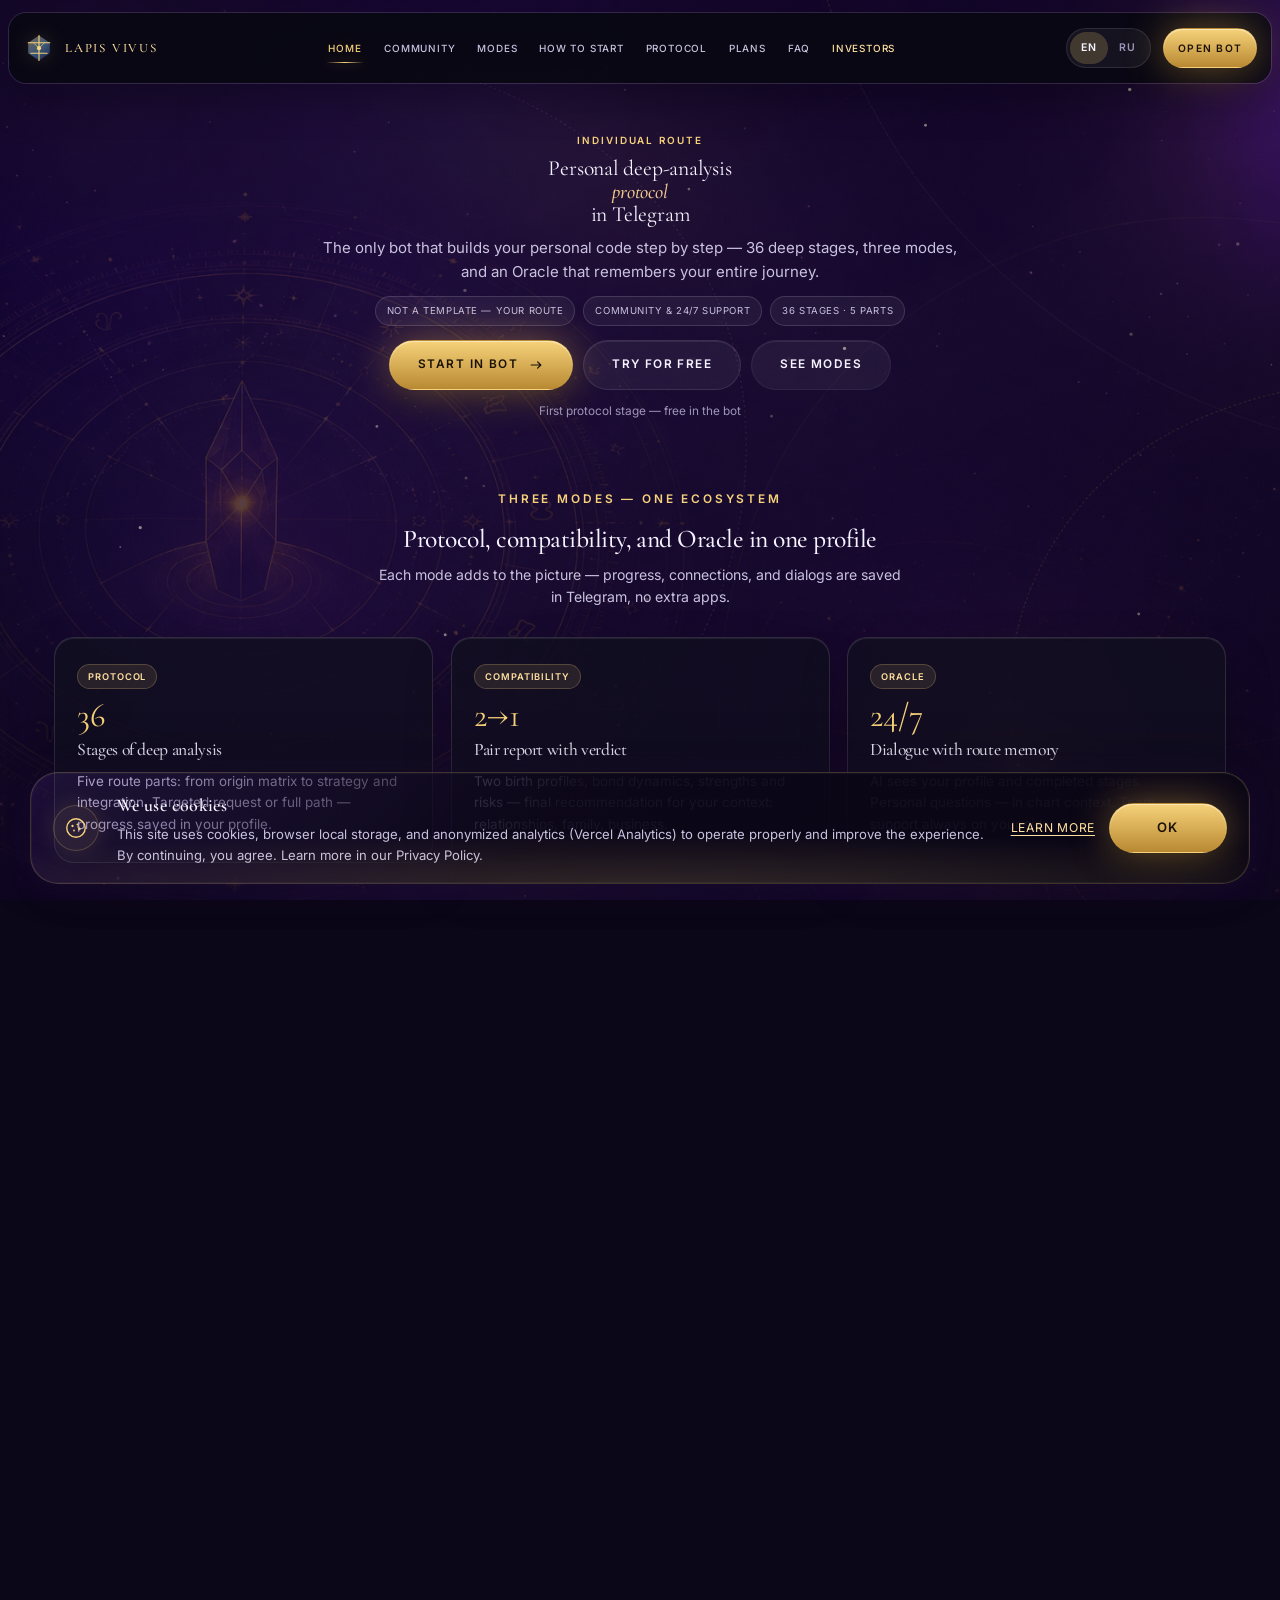
==== commit 05c5a10d: "перенесена кнопка смены языка" ====
--- a/index.html
+++ b/index.html
@@ -342,16 +342,16 @@
       </nav>
 
       <div class="header__actions">
+        <div class="lang-switch" role="group" aria-label="Language switcher">
+          <button class="lang-switch__btn" data-lang="en" aria-pressed="false">EN</button>
+          <span class="lang-switch__divider">/</span>
+          <button class="lang-switch__btn active" data-lang="ru" aria-pressed="true">RU</button>
+        </div>
         <button class="burger" id="burger" aria-label="Toggle menu" aria-expanded="false" aria-controls="nav">
           <span></span>
           <span></span>
           <span></span>
         </button>
-        <div class="lang-switch" role="group" aria-label="Language switcher">
-          <button class="lang-switch__btn" data-lang="en" aria-pressed="false">EN</button>
-          <span class="lang-switch__divider">/</span>
-          <button class="lang-switch__btn active" data-lang="ru" aria-pressed="true">RU</button>
-        </div>
         <a href="https://t.me/LapisVivus_bot" class="btn btn--primary btn--sm header__cta" data-i18n="cta.openBot" target="_blank" rel="noopener noreferrer">Открыть бот</a>
       </div>
     </div>
--- a/style.css
+++ b/style.css
@@ -4487,6 +4487,10 @@
     z-index: 1003;
   }
 
+  .header__actions {
+    gap: 10px;
+  }
+
   .header__cta {
     display: none;
   }
@@ -4494,11 +4498,14 @@
   .lang-switch {
     display: inline-flex;
     padding: 2px;
+    border-radius: 14px;
   }
 
   .lang-switch__btn {
-    padding: 5px 8px;
-    font-size: 0.56rem;
+    height: 26px;
+    min-width: 34px;
+    padding: 0 8px;
+    font-size: 0.54rem;
     letter-spacing: 0.08em;
   }
 
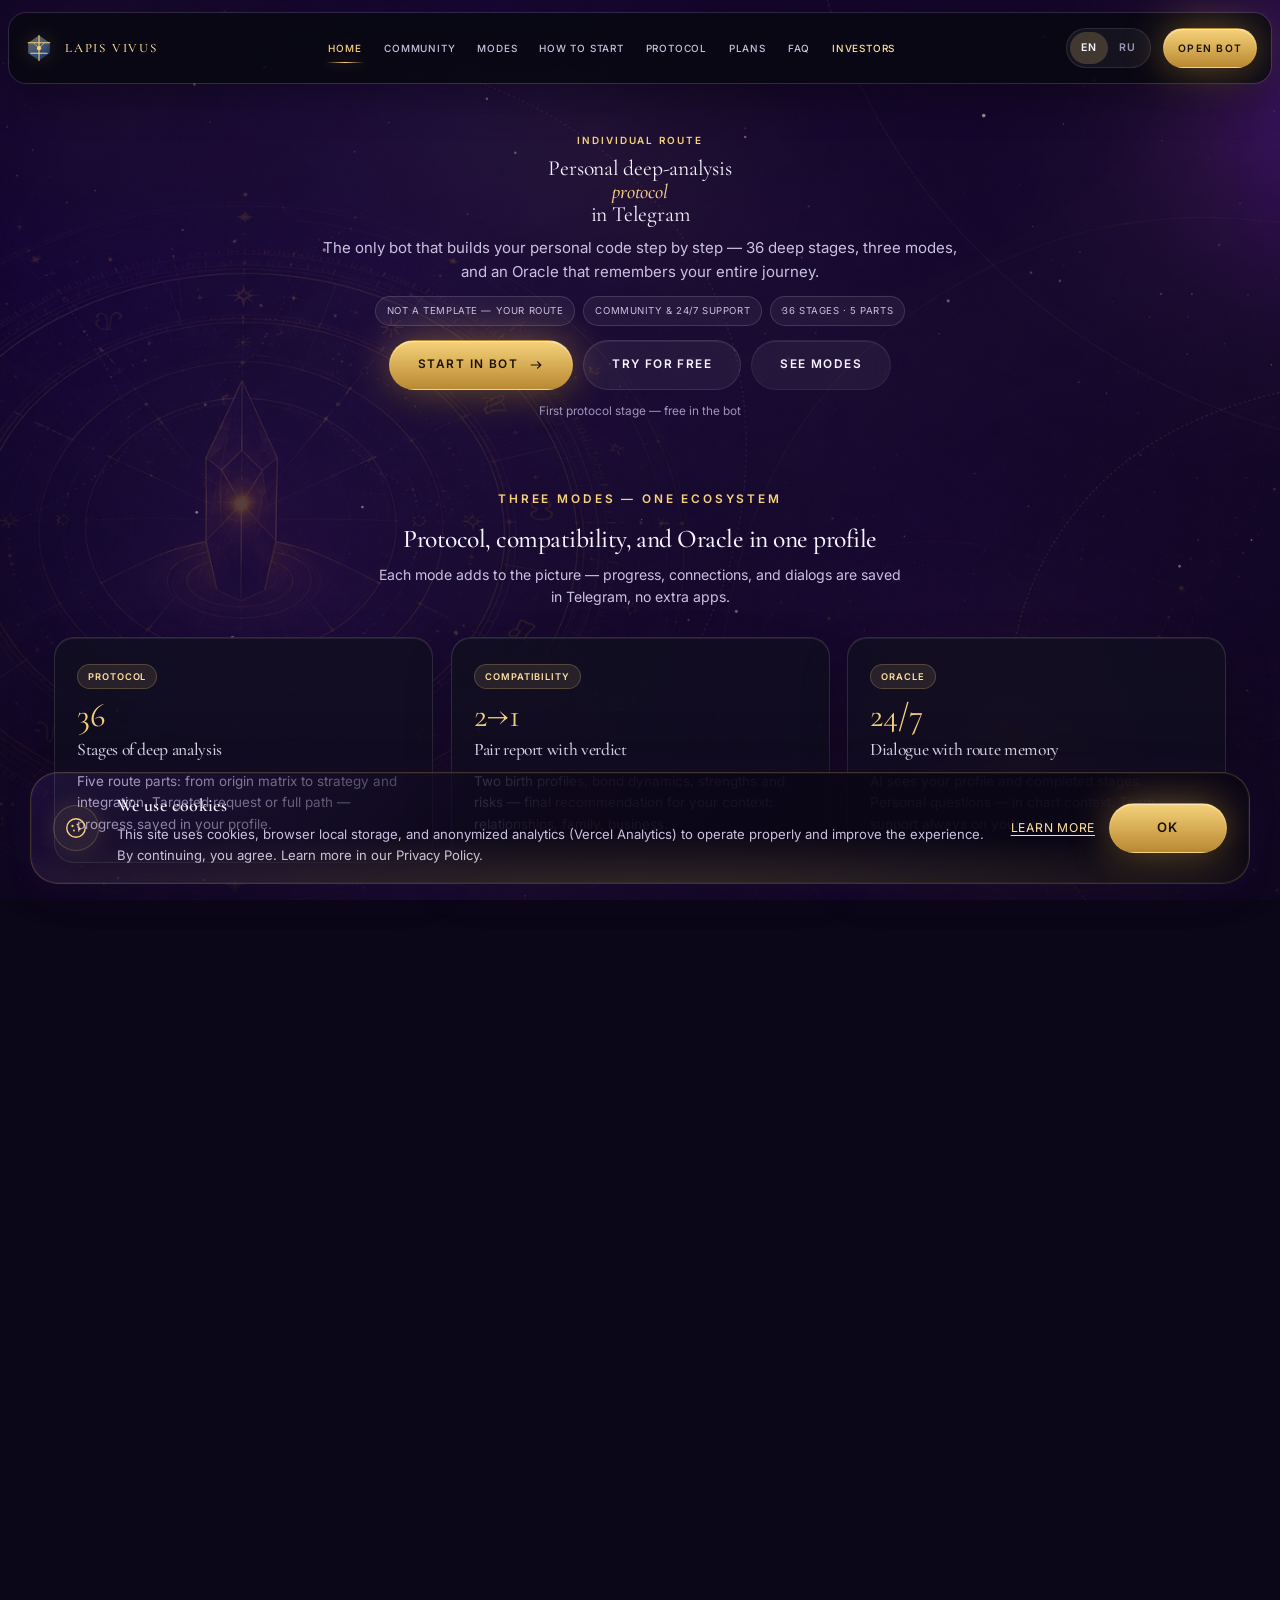
==== commit a6aaa1ef: "+яндексмета" ====
--- a/index.html
+++ b/index.html
@@ -1,6 +1,7 @@
 <!DOCTYPE html>
 <html lang="ru">
 <head>
+  <meta name="yandex-verification" content="16fd7426c4f56302" />
   <meta charset="UTF-8">
   <meta name="viewport" content="width=device-width, initial-scale=1.0, viewport-fit=cover">
   <meta http-equiv="X-UA-Compatible" content="IE=edge">
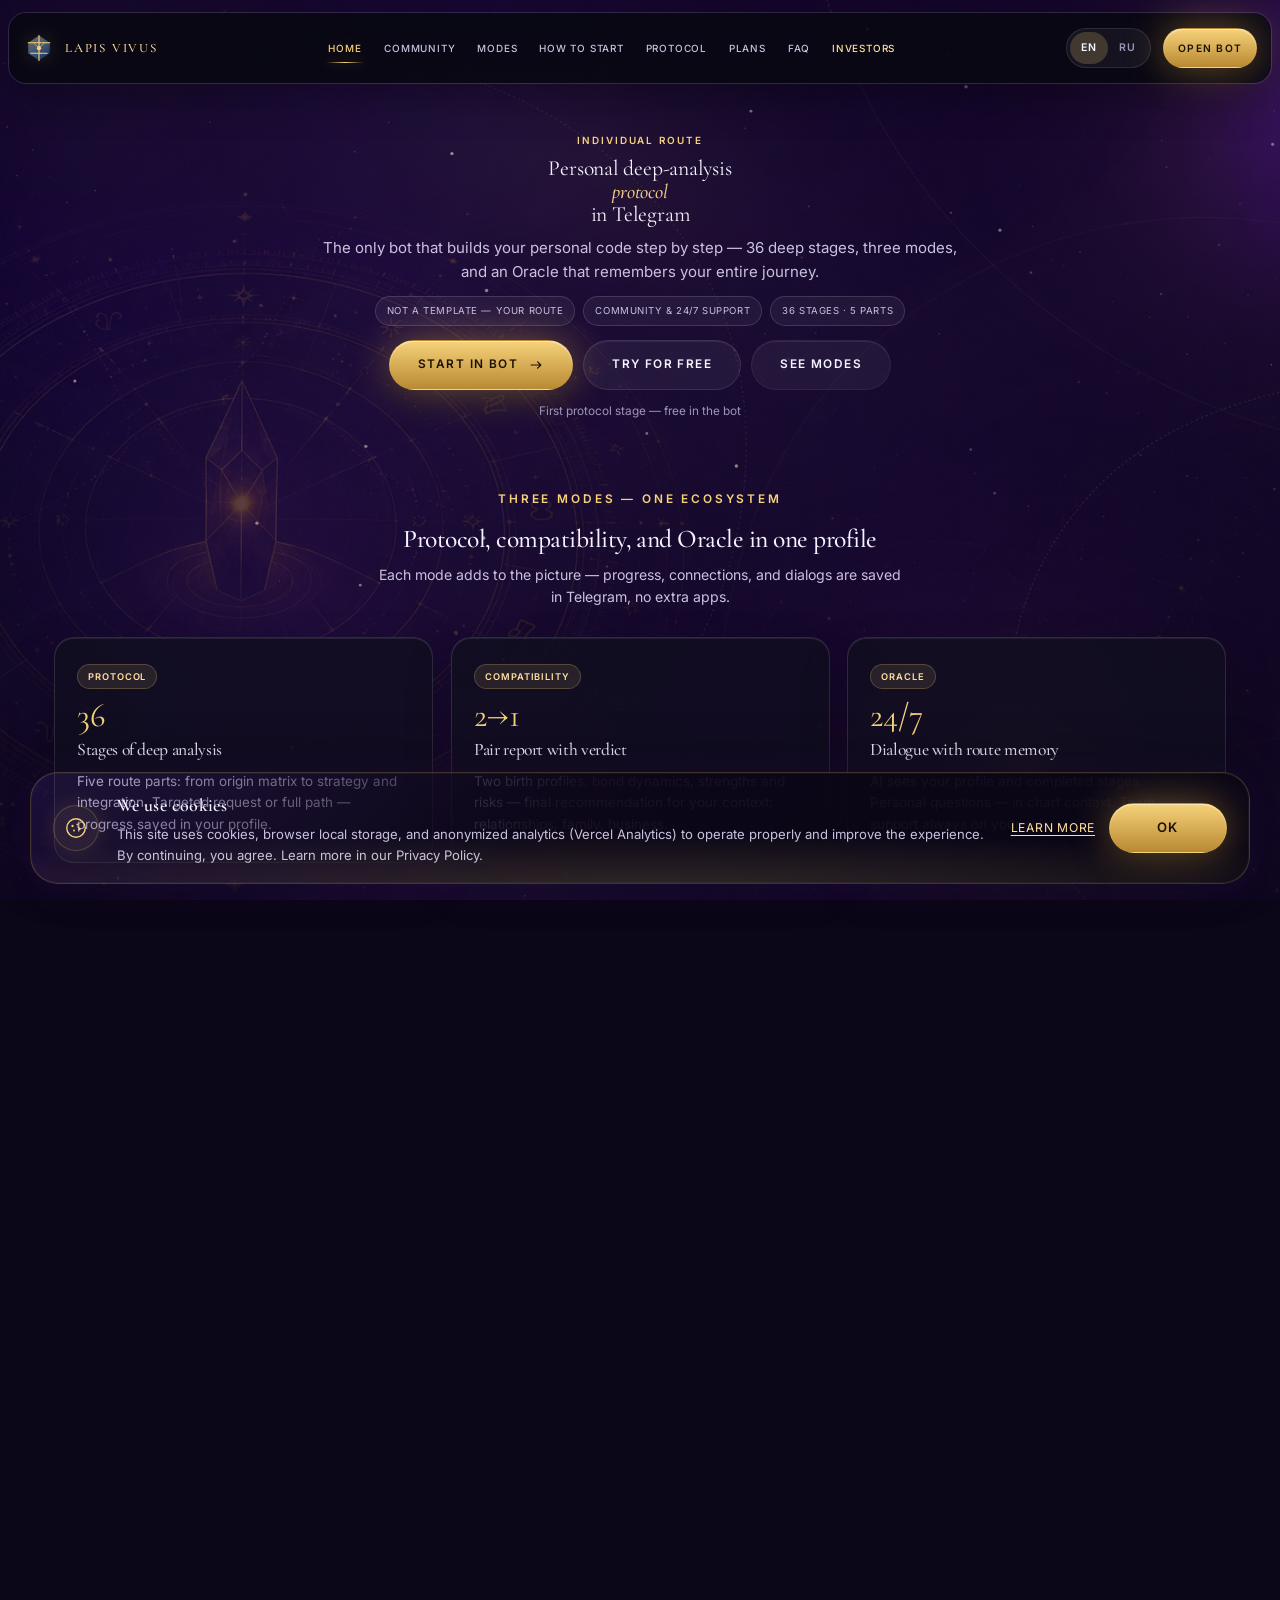
==== commit 53f33fe1: "+яндексмета" ====
--- a/index.html
+++ b/index.html
@@ -1,7 +1,7 @@
 <!DOCTYPE html>
 <html lang="ru">
 <head>
-  <meta name="yandex-verification" content="16fd7426c4f56302" />
+  <meta name="yandex-verification" content="2e166e120606669d" />
   <meta charset="UTF-8">
   <meta name="viewport" content="width=device-width, initial-scale=1.0, viewport-fit=cover">
   <meta http-equiv="X-UA-Compatible" content="IE=edge">
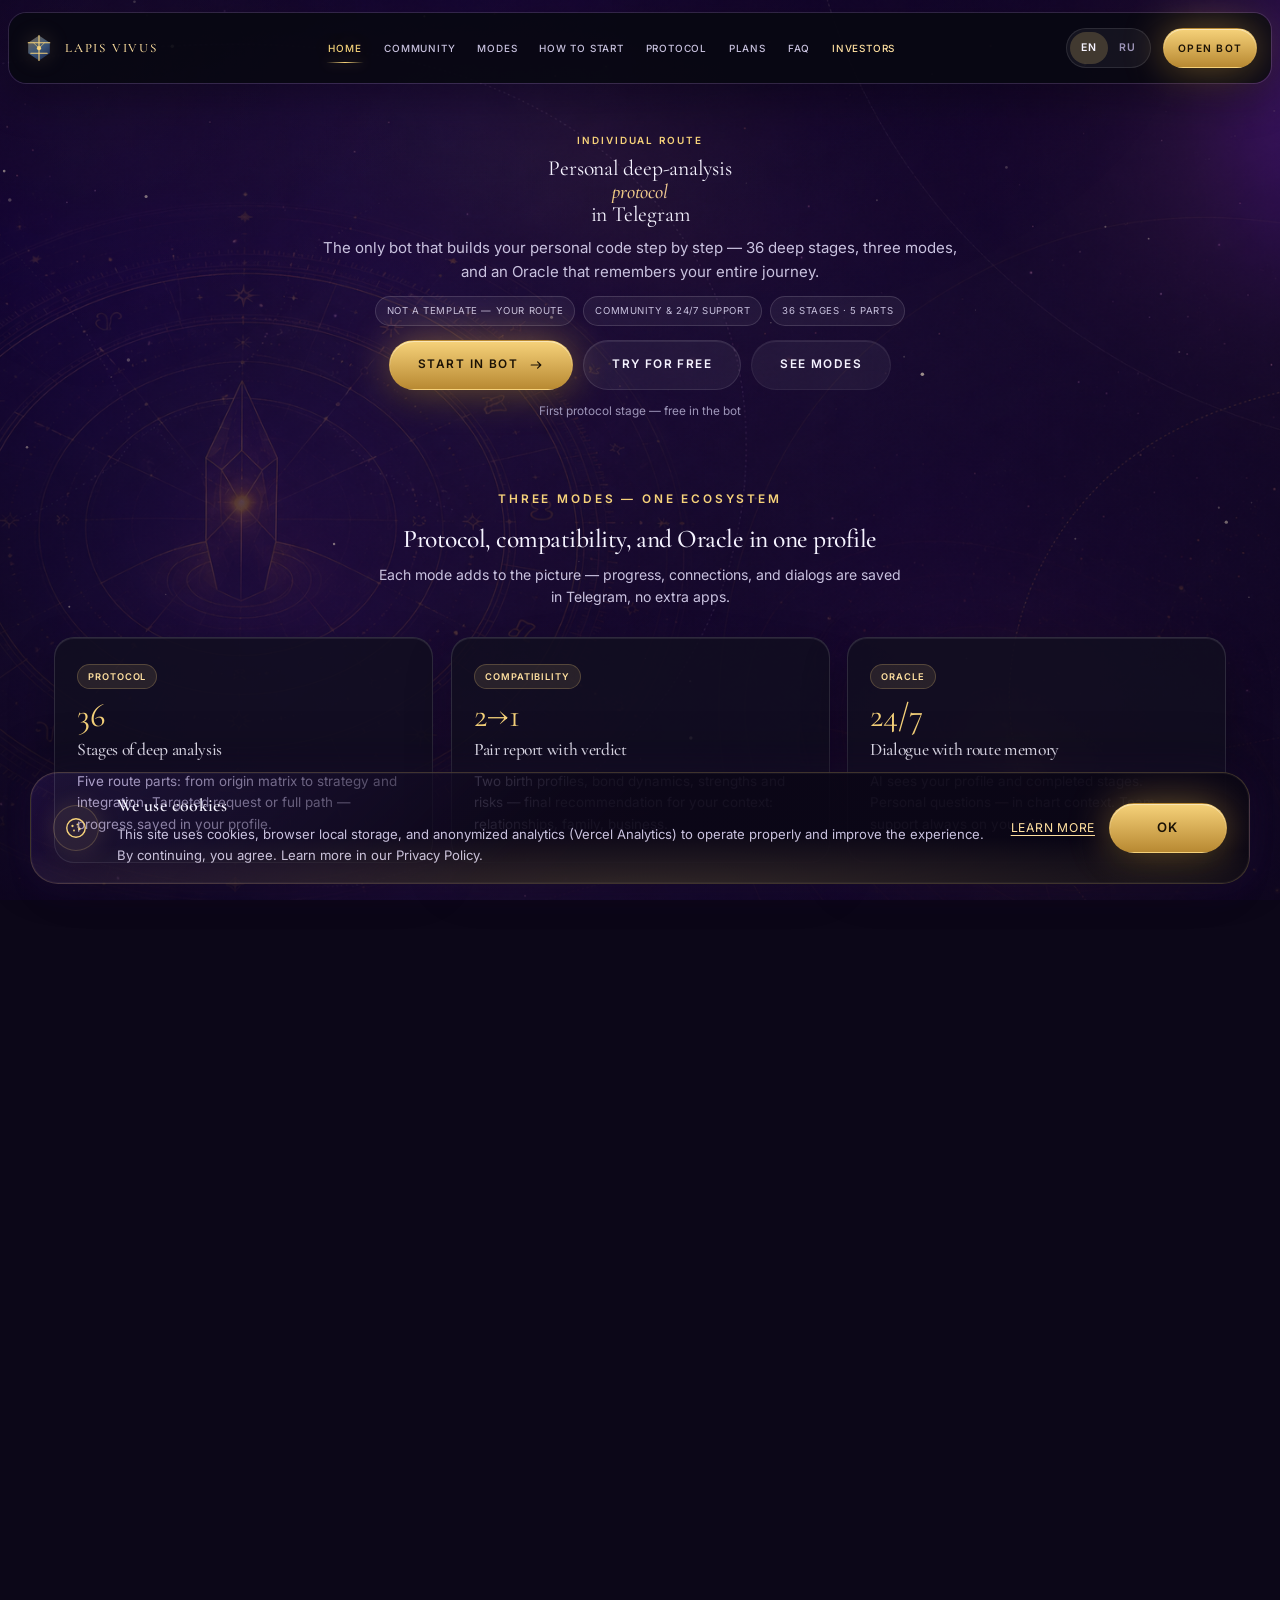
==== commit 6eafce55: "в коде новый домен для индексации" ====
--- a/index.html
+++ b/index.html
@@ -40,13 +40,13 @@
   <meta name="classification" content="Lifestyle, Self-improvement, Astrology, Telegram bot">
   <meta name="category" content="Telegram bot, Personal analysis, Astrology, AI">
   <meta name="pagename" content="Lapis Vivus — главная">
-  <meta name="url" content="https://lp-lend.vercel.app/">
-  <meta name="identifier-URL" content="https://lp-lend.vercel.app/">
-  <link rel="canonical" href="https://lp-lend.vercel.app/">
-  <link rel="alternate" hreflang="ru" href="https://lp-lend.vercel.app/">
-  <link rel="alternate" hreflang="en" href="https://lp-lend.vercel.app/">
-  <link rel="alternate" hreflang="x-default" href="https://lp-lend.vercel.app/">
-  <link rel="sitemap" type="application/xml" title="Sitemap" href="https://lp-lend.vercel.app/sitemap.xml">
+  <meta name="url" content="https://lapisvivus.online/">
+  <meta name="identifier-URL" content="https://lapisvivus.online/">
+  <link rel="canonical" href="https://lapisvivus.online/">
+  <link rel="alternate" hreflang="ru" href="https://lapisvivus.online/">
+  <link rel="alternate" hreflang="en" href="https://lapisvivus.online/">
+  <link rel="alternate" hreflang="x-default" href="https://lapisvivus.online/">
+  <link rel="sitemap" type="application/xml" title="Sitemap" href="https://lapisvivus.online/sitemap.xml">
 
   <!-- Favicon -->
   <link rel="icon" href="img/favicon.jpg" type="image/jpeg" sizes="32x32">
@@ -57,12 +57,12 @@
   <meta property="og:type" content="website">
   <meta property="og:title" content="Lapis Vivus — персональный протокол глубинного анализа · Telegram-бот">
   <meta property="og:description" content="36 этапов · 3 режима · Оракул · сообщество · поддержка 24/7. Ваш код личности — поэтапно и в глубину.">
-  <meta property="og:url" content="https://lp-lend.vercel.app/">
+  <meta property="og:url" content="https://lapisvivus.online/">
   <meta property="og:site_name" content="Lapis Vivus">
   <meta property="og:locale" content="ru_RU">
   <meta property="og:locale:alternate" content="en_US">
-  <meta property="og:image" content="https://lp-lend.vercel.app/img/favicon.jpg">
-  <meta property="og:image:secure_url" content="https://lp-lend.vercel.app/img/favicon.jpg">
+  <meta property="og:image" content="https://lapisvivus.online/img/favicon.jpg">
+  <meta property="og:image:secure_url" content="https://lapisvivus.online/img/favicon.jpg">
   <meta property="og:image:type" content="image/jpeg">
   <meta property="og:image:width" content="640">
   <meta property="og:image:height" content="640">
@@ -74,7 +74,7 @@
   <meta name="twitter:card" content="summary">
   <meta name="twitter:title" content="Lapis Vivus — персональный протокол глубинного анализа · Telegram-бот">
   <meta name="twitter:description" content="36 этапов глубины, три режима, Оракул и сообщество. Поддержка 24/7 — всегда на вашей стороне.">
-  <meta name="twitter:image" content="https://lp-lend.vercel.app/img/favicon.jpg">
+  <meta name="twitter:image" content="https://lapisvivus.online/img/favicon.jpg">
   <meta name="twitter:image:alt" content="Lapis Vivus">
 
   <!-- Telegram / messengers -->
@@ -110,31 +110,31 @@
     "@graph": [
       {
         "@type": "WebSite",
-        "@id": "https://lp-lend.vercel.app/#website",
-        "url": "https://lp-lend.vercel.app/",
+        "@id": "https://lapisvivus.online/#website",
+        "url": "https://lapisvivus.online/",
         "name": "Lapis Vivus",
         "description": "Персональный протокол глубинного анализа в Telegram — 36 этапов, совместимость, Оракул.",
         "inLanguage": ["ru-RU", "en-US"],
-        "publisher": { "@id": "https://lp-lend.vercel.app/#organization" }
+        "publisher": { "@id": "https://lapisvivus.online/#organization" }
       },
       {
         "@type": "WebPage",
-        "@id": "https://lp-lend.vercel.app/#webpage",
-        "url": "https://lp-lend.vercel.app/",
+        "@id": "https://lapisvivus.online/#webpage",
+        "url": "https://lapisvivus.online/",
         "name": "Lapis Vivus — персональный протокол глубинного анализа · Telegram-бот",
         "description": "Telegram-бот: протокол по дате рождения, совместимость пары, Оракул с памятью маршрута, тарифы и сообщество.",
-        "isPartOf": { "@id": "https://lp-lend.vercel.app/#website" },
-        "about": { "@id": "https://lp-lend.vercel.app/#app" },
+        "isPartOf": { "@id": "https://lapisvivus.online/#website" },
+        "about": { "@id": "https://lapisvivus.online/#app" },
         "inLanguage": "ru-RU"
       },
       {
         "@type": "Organization",
-        "@id": "https://lp-lend.vercel.app/#organization",
+        "@id": "https://lapisvivus.online/#organization",
         "name": "Lapis Vivus",
-        "url": "https://lp-lend.vercel.app/",
+        "url": "https://lapisvivus.online/",
         "logo": {
           "@type": "ImageObject",
-          "url": "https://lp-lend.vercel.app/img/favicon.jpg",
+          "url": "https://lapisvivus.online/img/favicon.jpg",
           "width": 640,
           "height": 640
         },
@@ -152,13 +152,13 @@
       },
       {
         "@type": "SoftwareApplication",
-        "@id": "https://lp-lend.vercel.app/#app",
+        "@id": "https://lapisvivus.online/#app",
         "name": "Lapis Vivus",
         "applicationCategory": "LifestyleApplication",
         "applicationSubCategory": "Personal analysis, Astrology, Self-discovery",
         "operatingSystem": "Telegram",
         "description": "Telegram-бот персонального глубинного анализа: 36-этапный протокол по профилю рождения, совместимость пары, Оракул с памятью маршрута. RU / EN.",
-        "url": "https://lp-lend.vercel.app/",
+        "url": "https://lapisvivus.online/",
         "downloadUrl": "https://t.me/LapisVivus_bot",
         "installUrl": "https://t.me/LapisVivus_bot",
         "offers": [
@@ -196,11 +196,11 @@
           "Оплата через ЮKassa",
           "Русский и английский язык"
         ],
-        "provider": { "@id": "https://lp-lend.vercel.app/#organization" }
+        "provider": { "@id": "https://lapisvivus.online/#organization" }
       },
       {
         "@type": "FAQPage",
-        "@id": "https://lp-lend.vercel.app/#faq",
+        "@id": "https://lapisvivus.online/#faq",
         "mainEntity": [
           {
             "@type": "Question",
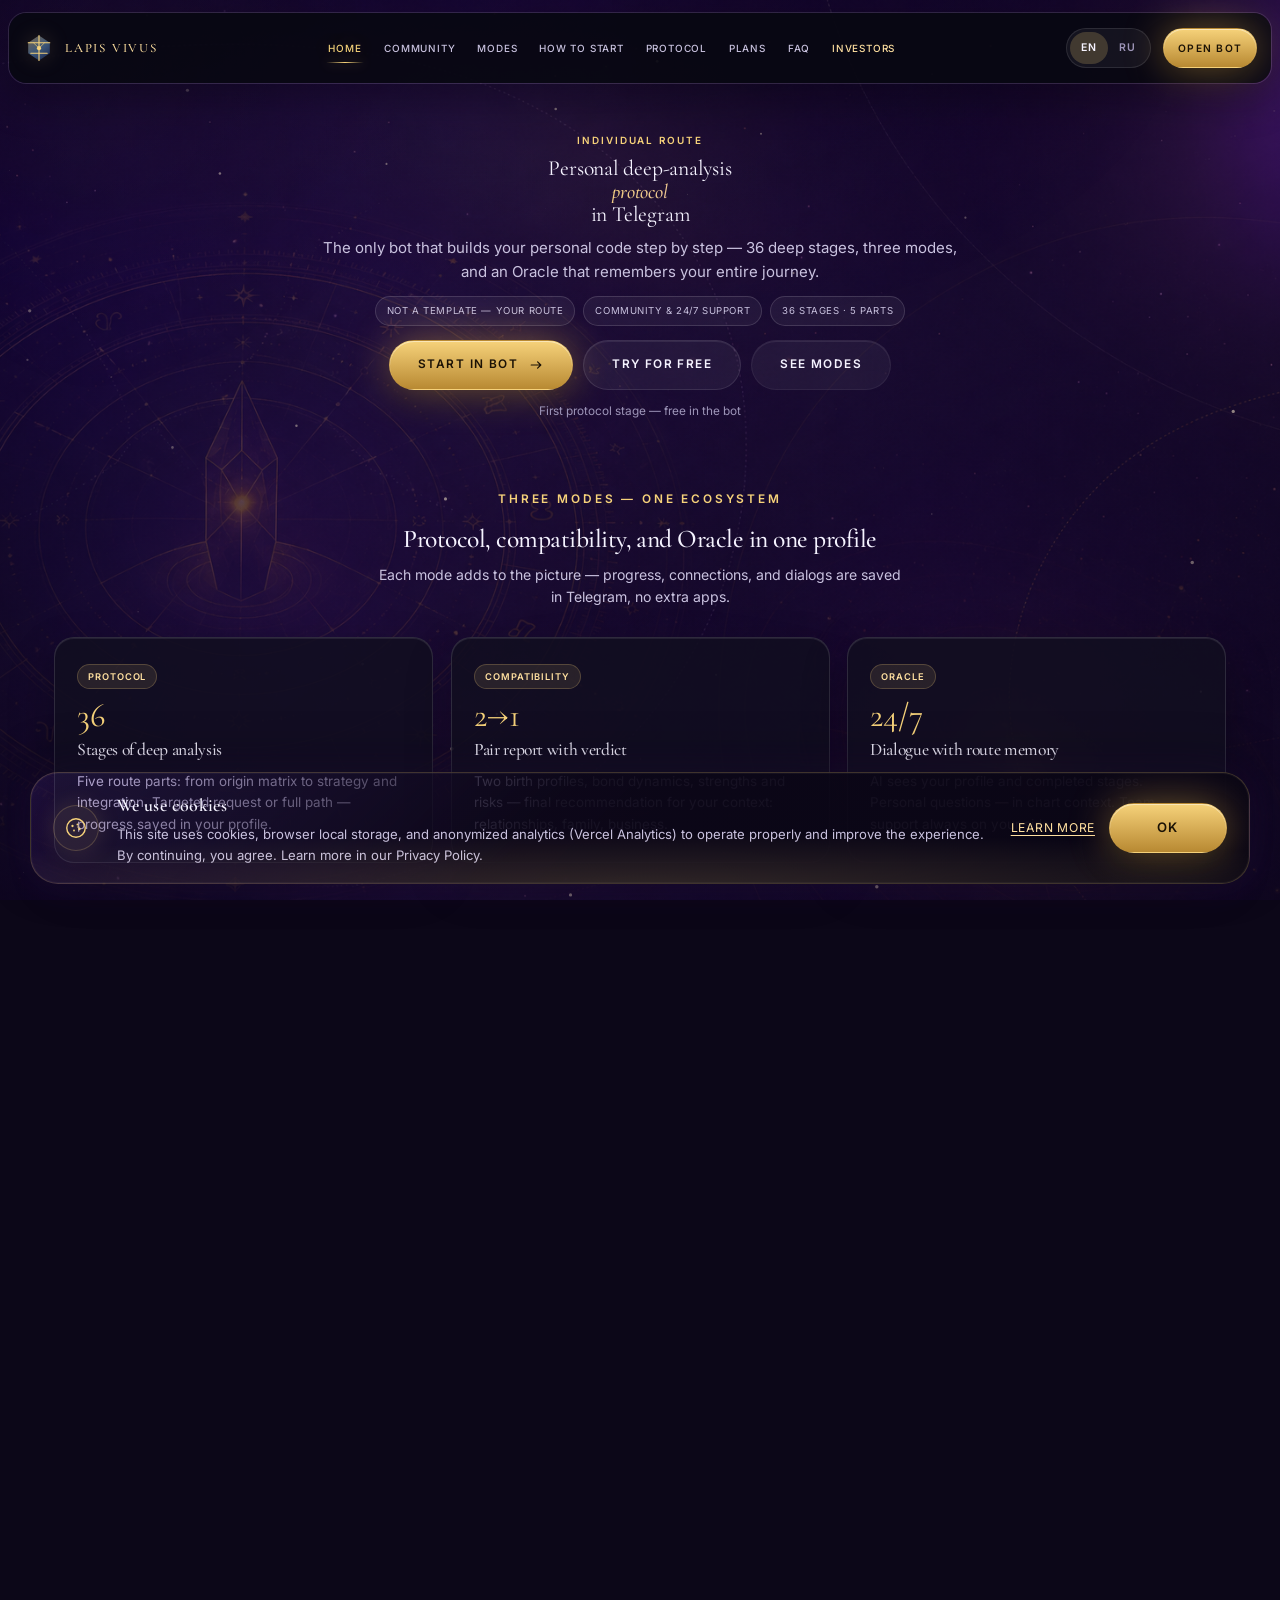
==== commit 8991aeba: "+гуглмета" ====
--- a/index.html
+++ b/index.html
@@ -2,6 +2,7 @@
 <html lang="ru">
 <head>
   <meta name="yandex-verification" content="2e166e120606669d" />
+  <meta name="google-site-verification" content="KQRrZhB8bAzPSc2yuxIf5vSOiw-YexjvpKRqhS3sQhY" />
   <meta charset="UTF-8">
   <meta name="viewport" content="width=device-width, initial-scale=1.0, viewport-fit=cover">
   <meta http-equiv="X-UA-Compatible" content="IE=edge">
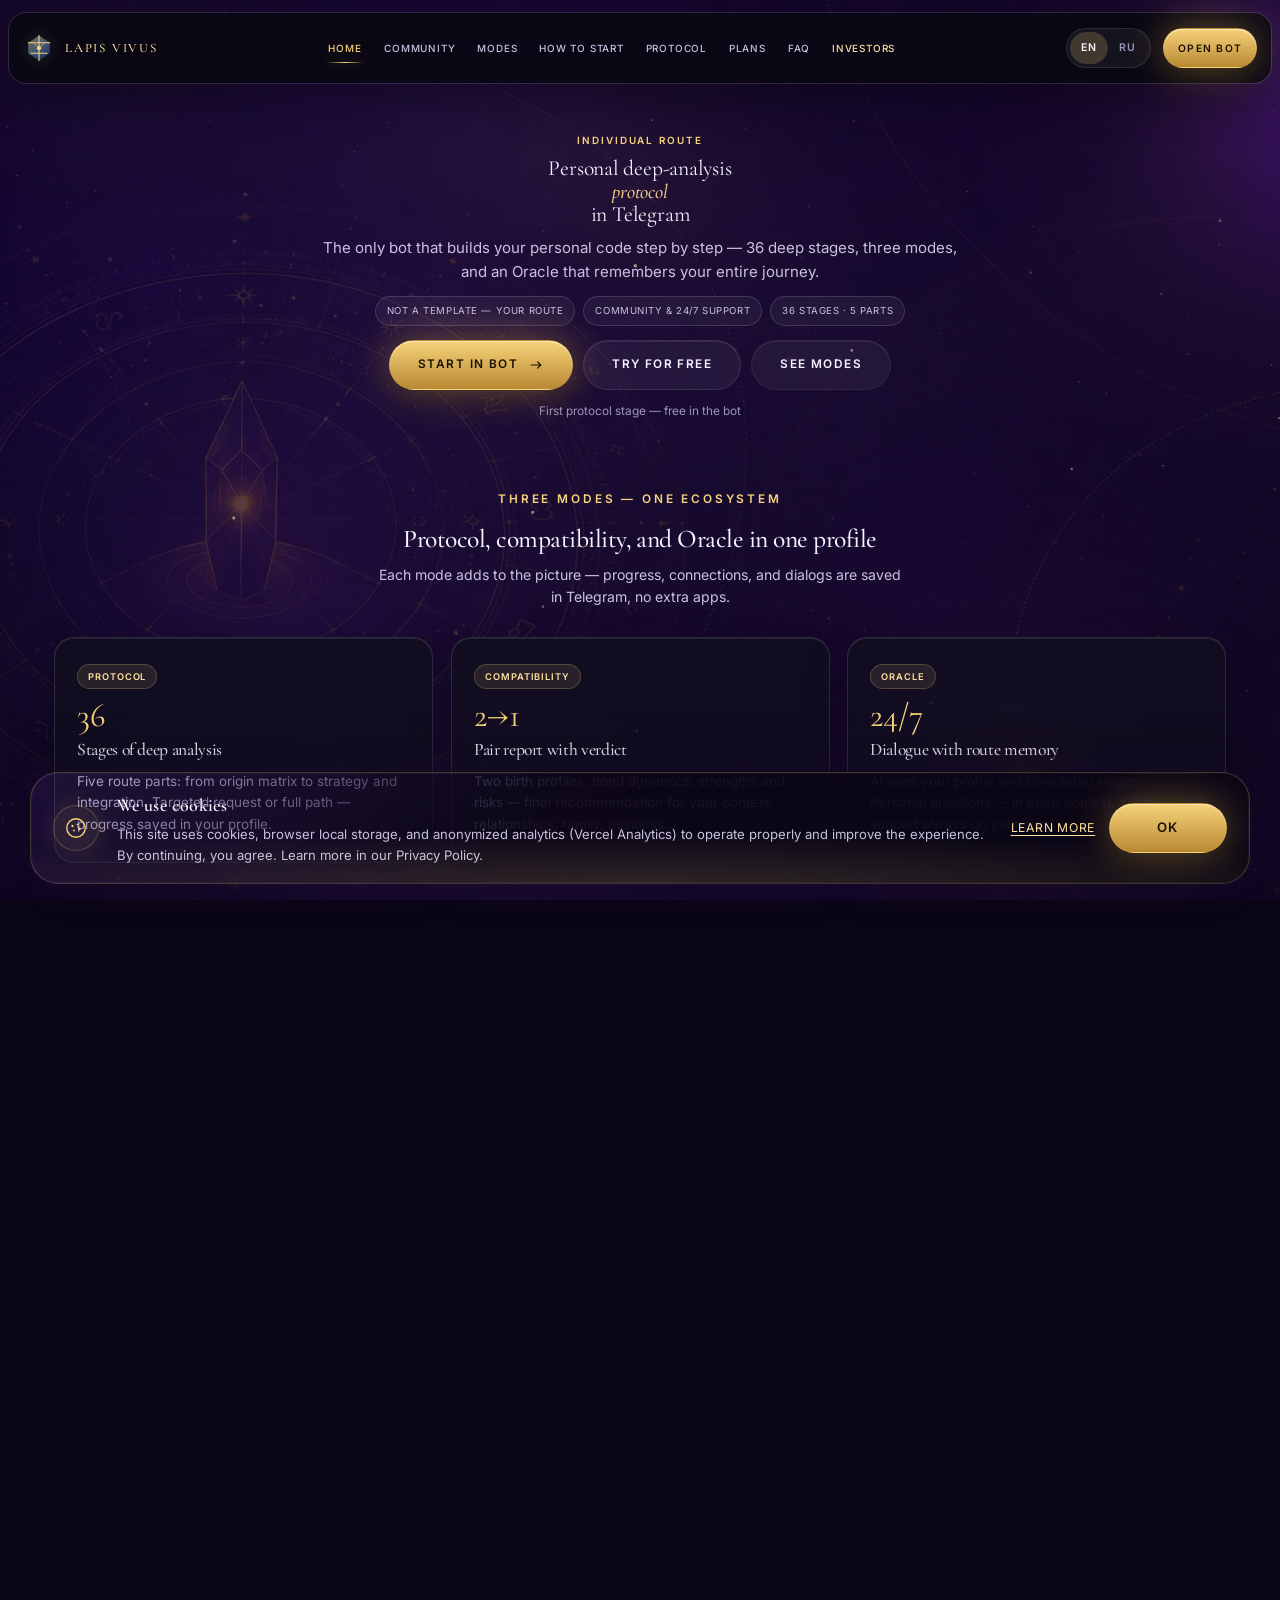
==== commit e135e8ba: "дораьтано фото в поисковике" ====
--- a/index.html
+++ b/index.html
@@ -49,10 +49,12 @@
   <link rel="alternate" hreflang="x-default" href="https://lapisvivus.online/">
   <link rel="sitemap" type="application/xml" title="Sitemap" href="https://lapisvivus.online/sitemap.xml">
 
-  <!-- Favicon -->
-  <link rel="icon" href="img/favicon.jpg" type="image/jpeg" sizes="32x32">
-  <link rel="icon" href="img/favicon.jpg" type="image/jpeg" sizes="192x192">
-  <link rel="apple-touch-icon" href="img/favicon.jpg">
+  <!-- Favicon (PNG/ICO for Google & Yandex search) -->
+  <link rel="icon" href="https://lapisvivus.online/favicon.ico" sizes="48x48">
+  <link rel="icon" type="image/png" sizes="48x48" href="https://lapisvivus.online/img/favicon-48.png">
+  <link rel="icon" type="image/png" sizes="192x192" href="https://lapisvivus.online/img/favicon-192.png">
+  <link rel="apple-touch-icon" sizes="180x180" href="https://lapisvivus.online/img/apple-touch-icon.png">
+  <link rel="manifest" href="https://lapisvivus.online/site.webmanifest">
 
   <!-- Open Graph -->
   <meta property="og:type" content="website">
@@ -62,11 +64,11 @@
   <meta property="og:site_name" content="Lapis Vivus">
   <meta property="og:locale" content="ru_RU">
   <meta property="og:locale:alternate" content="en_US">
-  <meta property="og:image" content="https://lapisvivus.online/img/favicon.jpg">
-  <meta property="og:image:secure_url" content="https://lapisvivus.online/img/favicon.jpg">
-  <meta property="og:image:type" content="image/jpeg">
-  <meta property="og:image:width" content="640">
-  <meta property="og:image:height" content="640">
+  <meta property="og:image" content="https://lapisvivus.online/img/favicon-192.png">
+  <meta property="og:image:secure_url" content="https://lapisvivus.online/img/favicon-192.png">
+  <meta property="og:image:type" content="image/png">
+  <meta property="og:image:width" content="192">
+  <meta property="og:image:height" content="192">
   <meta property="og:image:alt" content="Lapis Vivus — персональный протокол глубинного анализа в Telegram">
   <meta property="og:see_also" content="https://t.me/LapisVivus_bot">
   <meta property="og:see_also" content="https://t.me/LapisVivus">
@@ -75,7 +77,7 @@
   <meta name="twitter:card" content="summary">
   <meta name="twitter:title" content="Lapis Vivus — персональный протокол глубинного анализа · Telegram-бот">
   <meta name="twitter:description" content="36 этапов глубины, три режима, Оракул и сообщество. Поддержка 24/7 — всегда на вашей стороне.">
-  <meta name="twitter:image" content="https://lapisvivus.online/img/favicon.jpg">
+  <meta name="twitter:image" content="https://lapisvivus.online/img/favicon-192.png">
   <meta name="twitter:image:alt" content="Lapis Vivus">
 
   <!-- Telegram / messengers -->
@@ -135,7 +137,7 @@
         "url": "https://lapisvivus.online/",
         "logo": {
           "@type": "ImageObject",
-          "url": "https://lapisvivus.online/img/favicon.jpg",
+          "url": "https://lapisvivus.online/img/favicon-192.png",
           "width": 640,
           "height": 640
         },
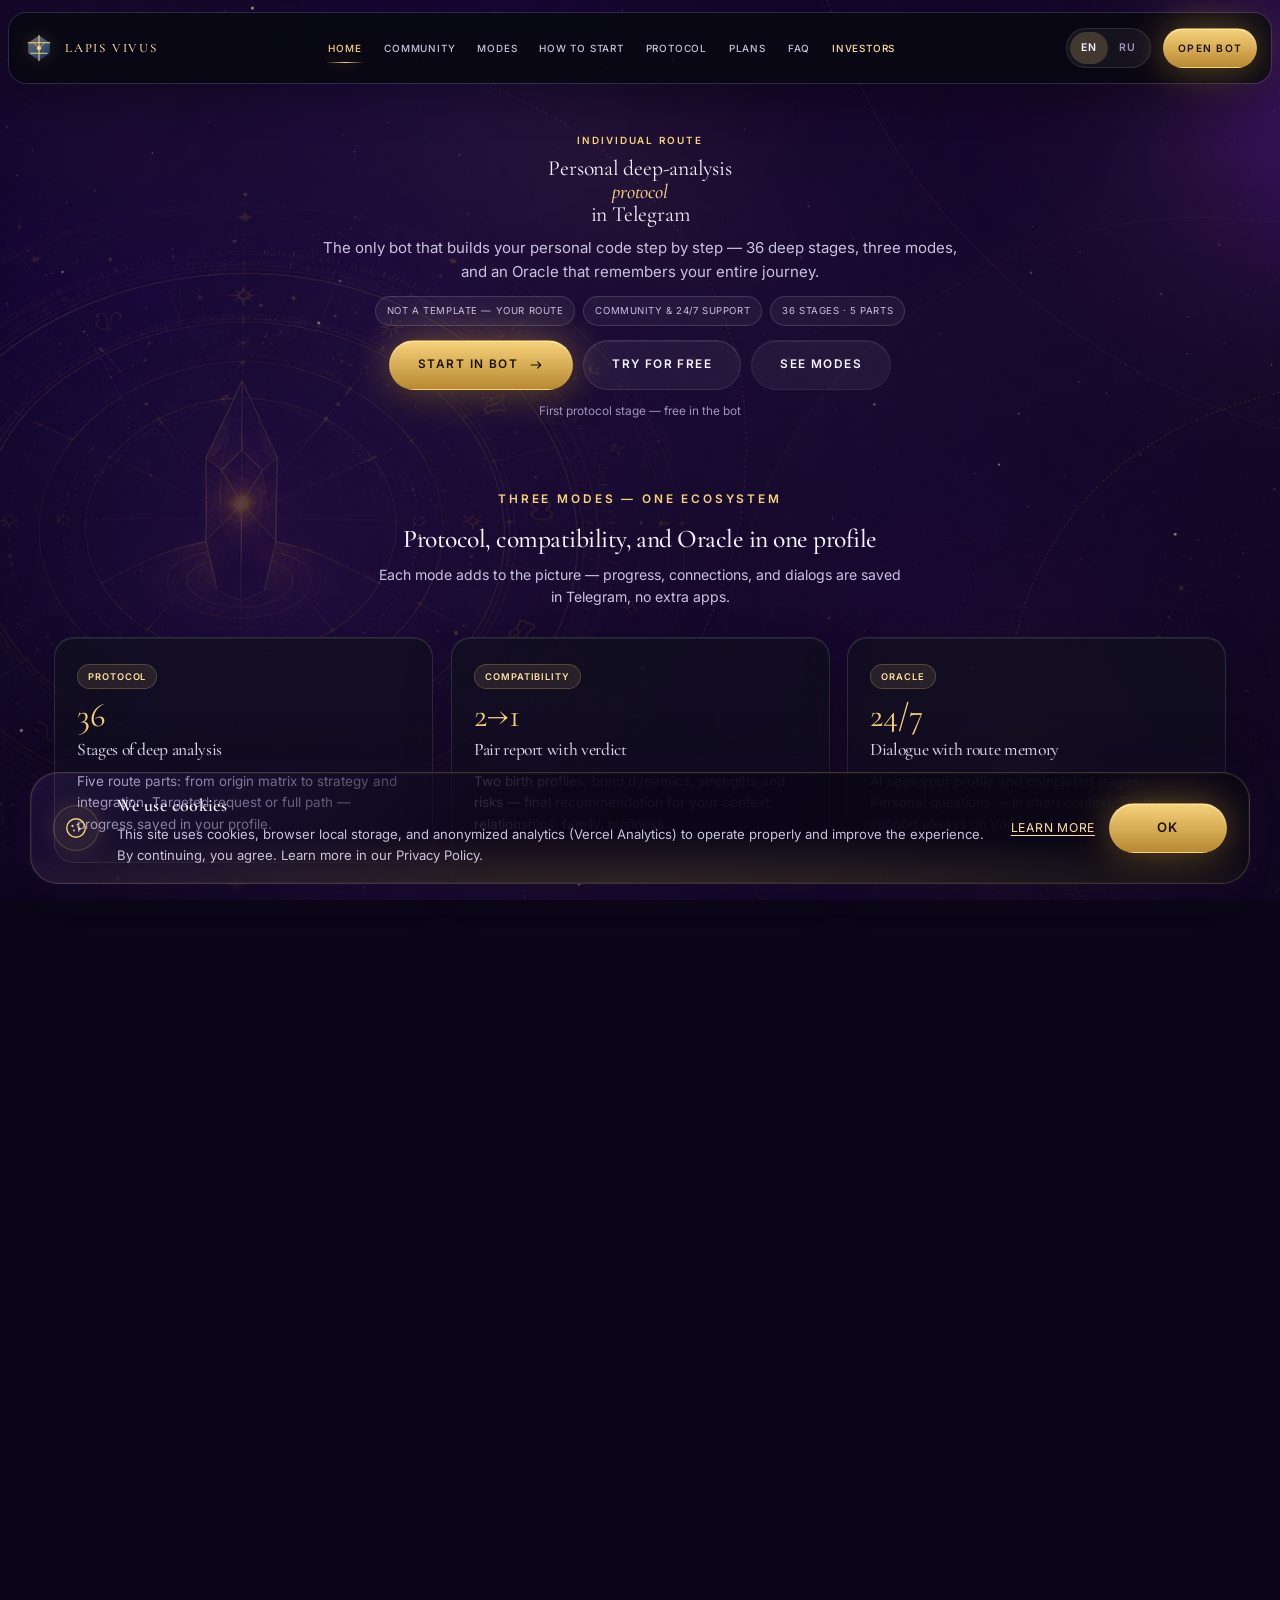
==== commit e7757e4e: "добавлена аналитика версель" ====
--- a/index.html
+++ b/index.html
@@ -1492,6 +1492,12 @@
     </div>
   </aside>
 
+  <!-- Vercel Web Analytics -->
+  <script>
+    window.va = window.va || function () { (window.vaq = window.vaq || []).push(arguments); };
+  </script>
+  <script defer src="/_vercel/insights/script.js"></script>
+
   <script src="script.js"></script>
 </body>
 </html>
